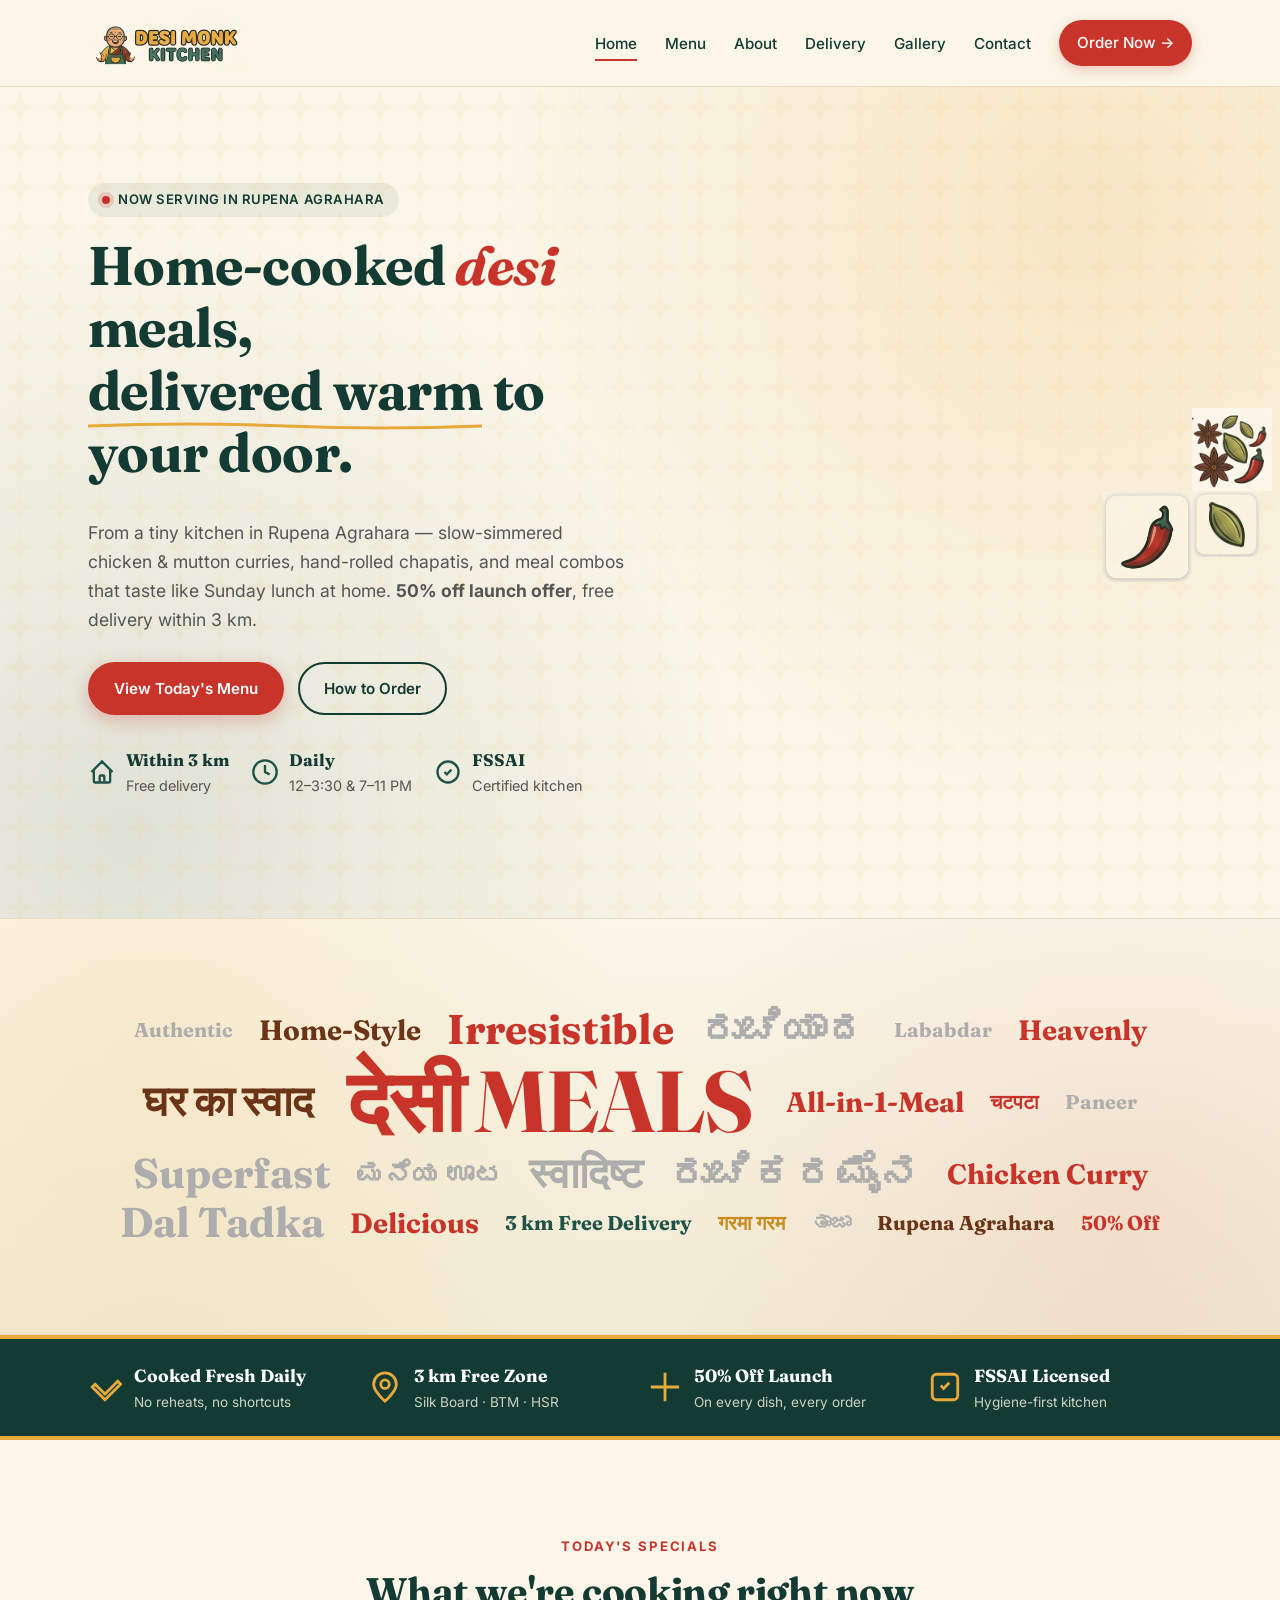
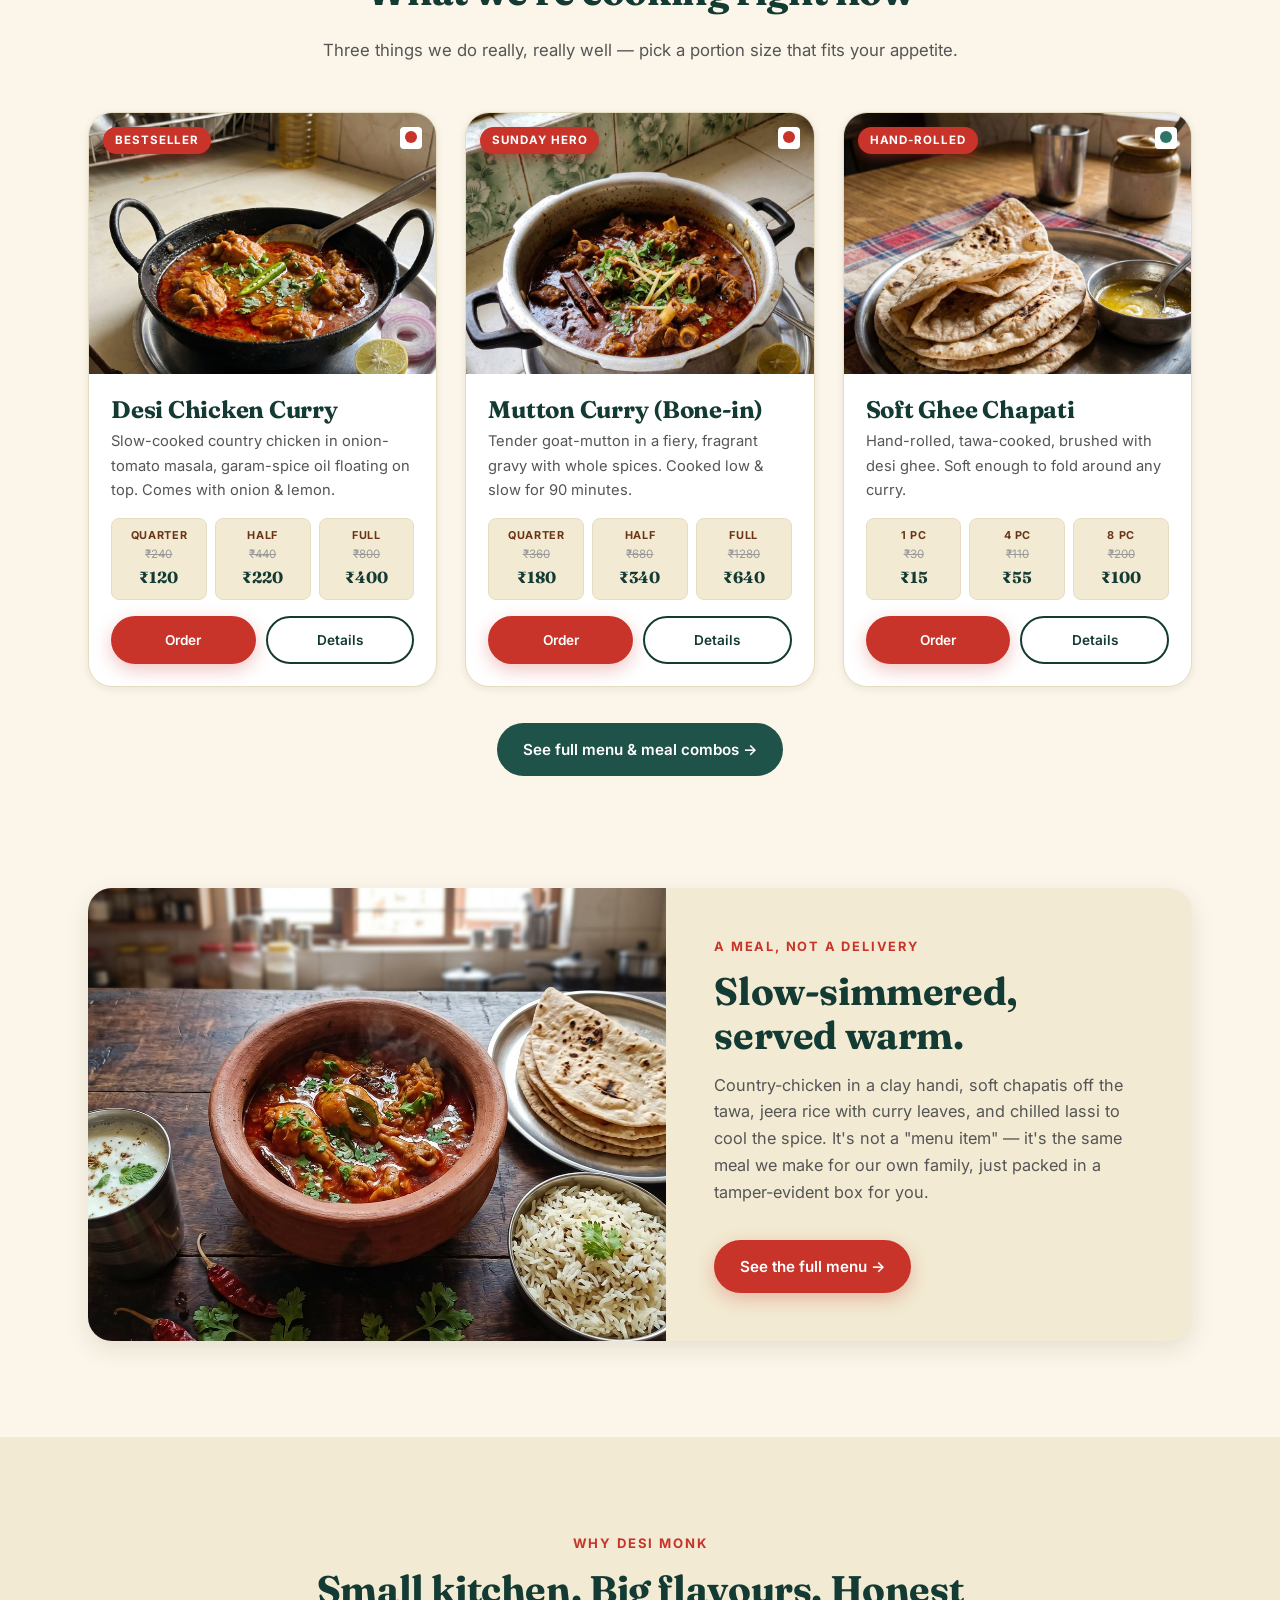
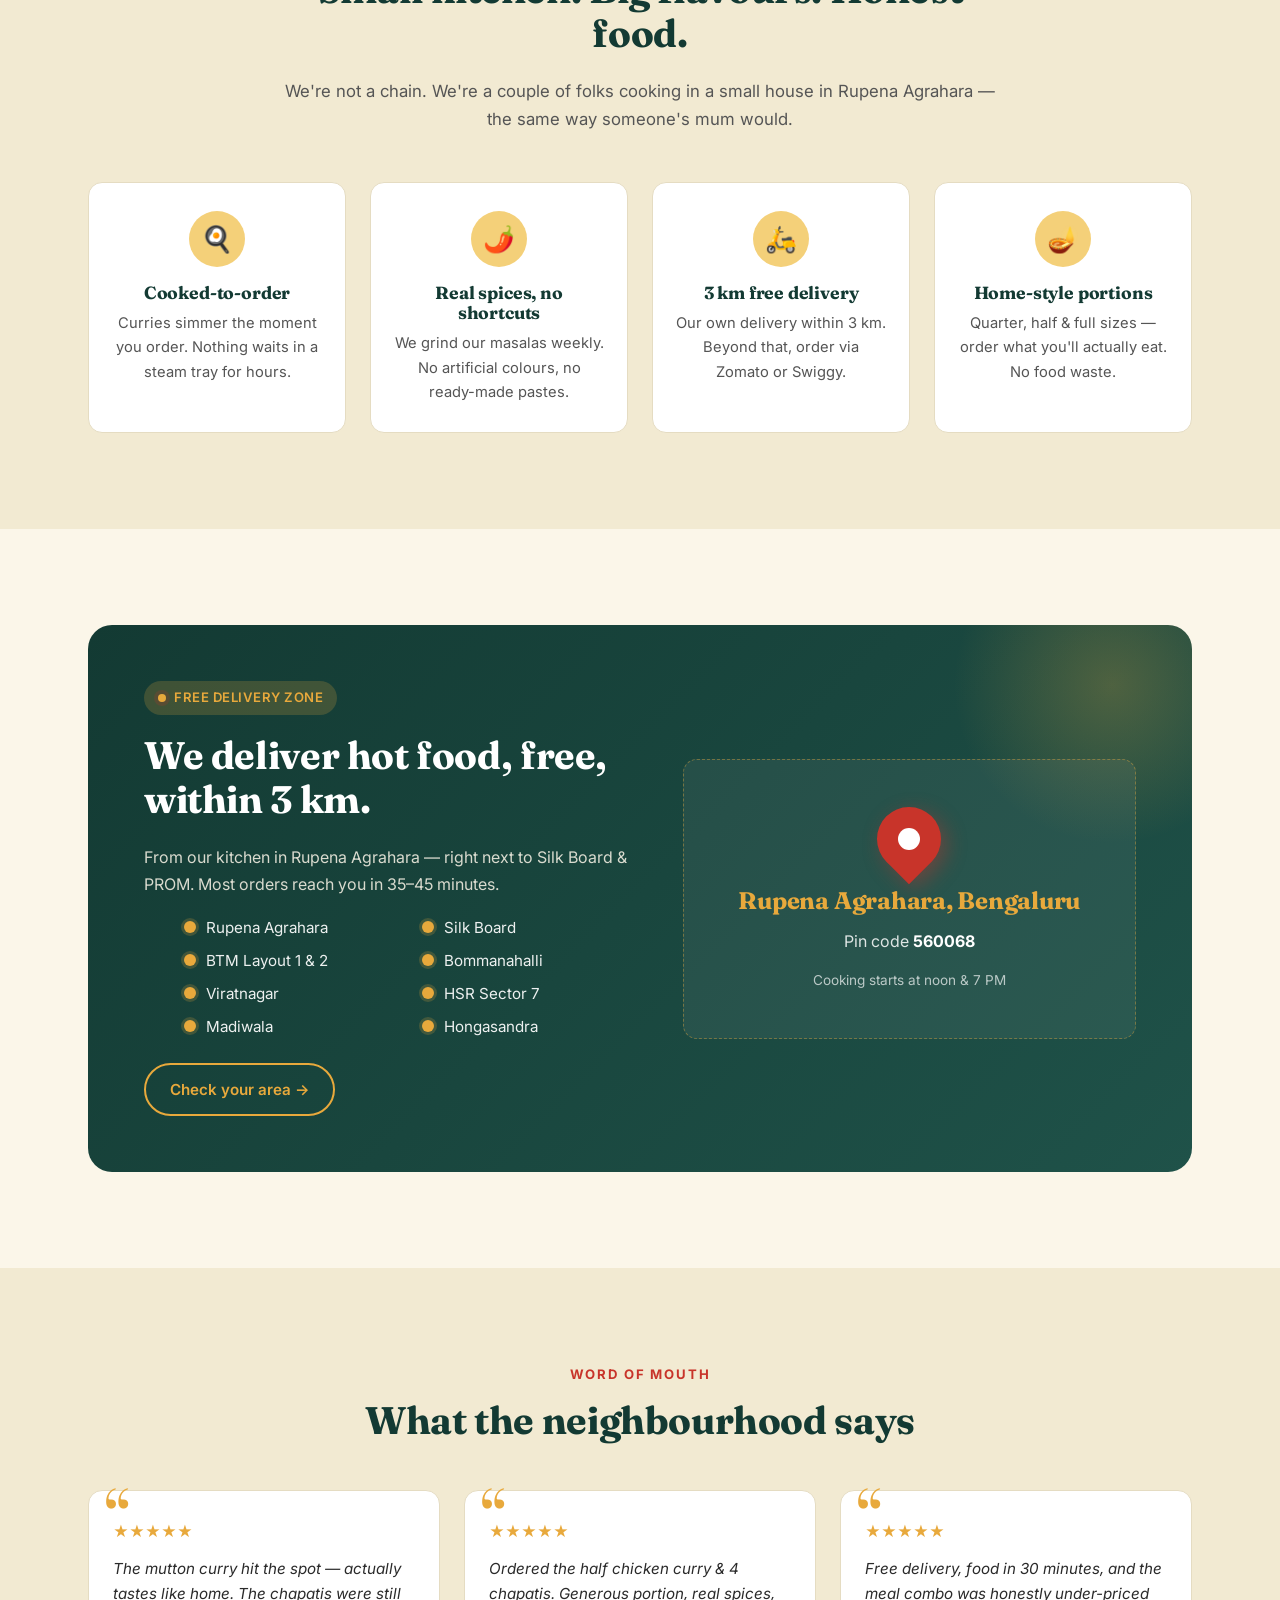
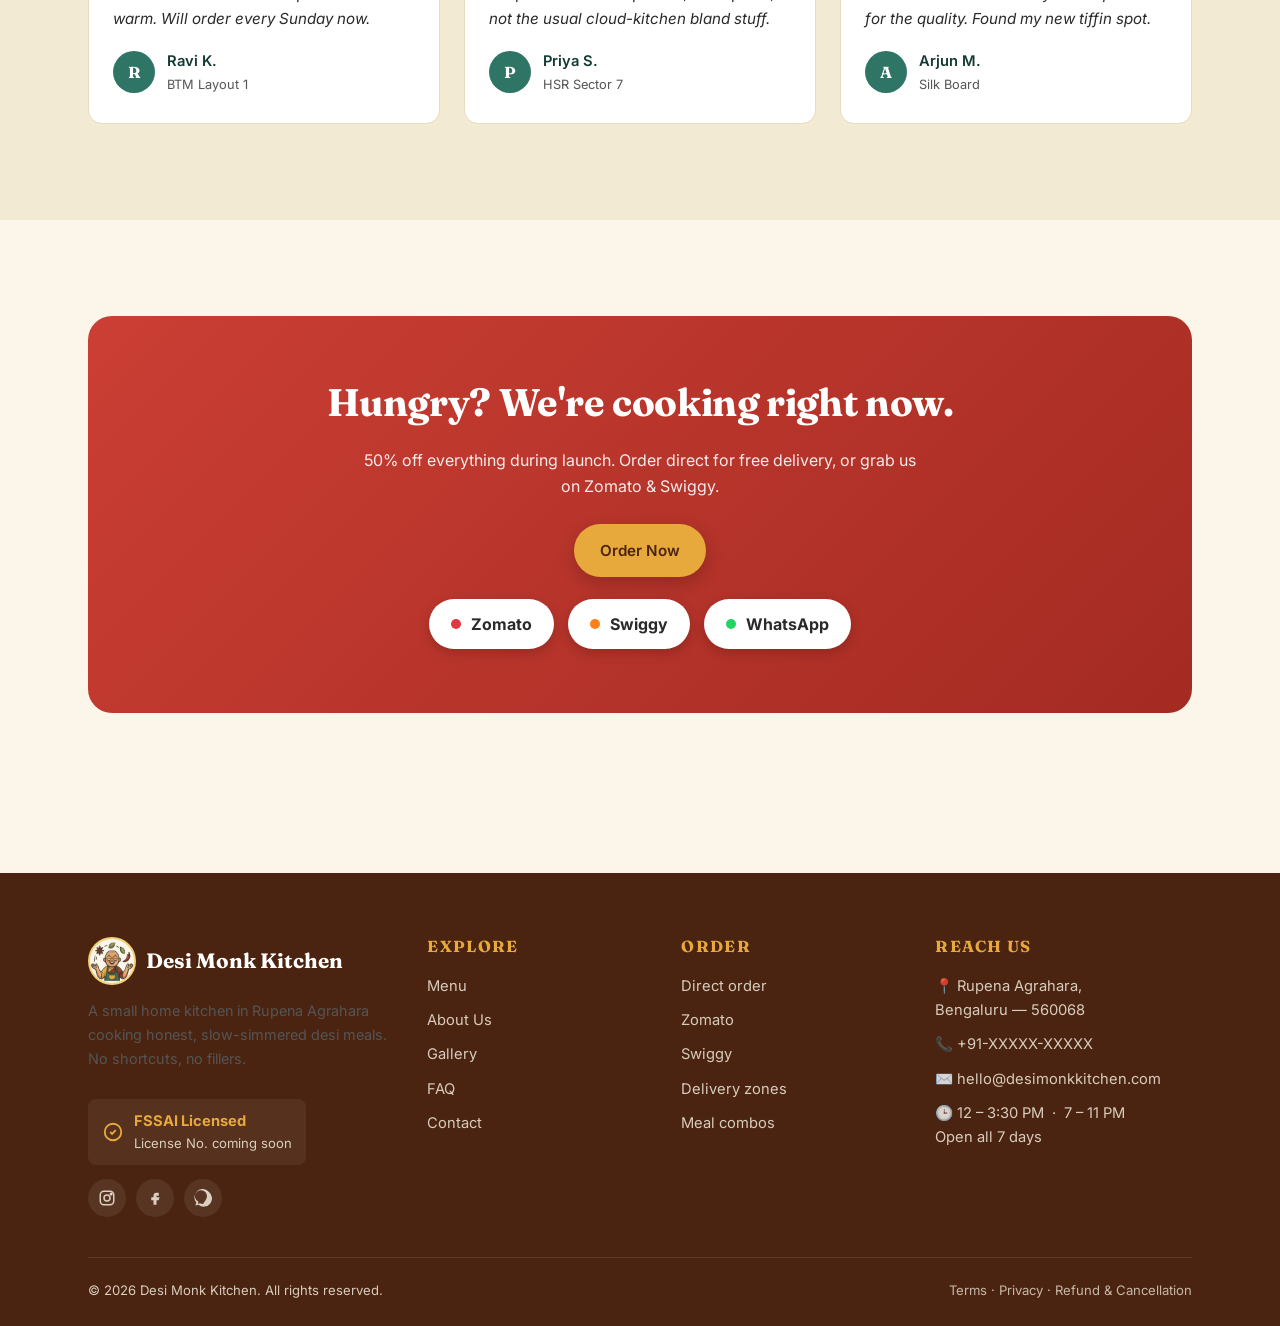
==== index.html @ 3603814c "Initial deployment" ====
<!doctype html>
<html lang="en">
<head>
<meta charset="utf-8">
<meta name="viewport" content="width=device-width, initial-scale=1">
<title>Desi Monk Kitchen — Home-Style Chicken & Mutton Curry, Free Delivery in Rupena Agrahara, BTM, Silk Board</title>
<meta name="description" content="Authentic home-style Indian curries cooked fresh in Rupena Agrahara. Chicken curry, mutton curry, soft chapati & meal combos at 50% off. FREE delivery within 3 km — Silk Board, BTM, Bommanahalli, HSR & Viratnagar.">
<meta name="keywords" content="cloud kitchen Bangalore, home food Rupena Agrahara, chicken curry delivery BTM, mutton curry Silk Board, tiffin service Bommanahalli, Desi Monk Kitchen">
<meta name="author" content="Desi Monk Kitchen">
<meta name="robots" content="index, follow">
<meta name="theme-color" content="#1F5249">
<link rel="canonical" href="https://desimonkkitchen.com/">

<!-- Open Graph -->
<meta property="og:type" content="restaurant.restaurant">
<meta property="og:title" content="Desi Monk Kitchen — Home-Style Curries, Free Delivery Within 3 km">
<meta property="og:description" content="Cooked fresh, served warm. Chicken & mutton curries with soft chapati from a small kitchen in Rupena Agrahara, Bangalore. 50% off launch offer.">
<meta property="og:image" content="https://desimonkkitchen.com/assets/images/brand/primary-logo-full.png">
<meta property="og:url" content="https://desimonkkitchen.com/">
<meta name="twitter:card" content="summary_large_image">

<!-- Favicons -->
<link rel="icon" type="image/png" sizes="32x32" href="assets/images/brand/favicon-32.png">
<link rel="icon" type="image/png" sizes="16x16" href="assets/images/brand/favicon-16.png">
<link rel="apple-touch-icon" sizes="180x180" href="assets/images/brand/favicon-180.png">

<!-- Fonts -->
<link rel="preconnect" href="https://fonts.googleapis.com">
<link rel="preconnect" href="https://fonts.gstatic.com" crossorigin>
<link href="https://fonts.googleapis.com/css2?family=Fraunces:opsz,wght@9..144,500;9..144,700;9..144,800&family=Inter:wght@400;500;600;700&display=swap" rel="stylesheet">

<link rel="stylesheet" href="assets/css/style.css">

<!-- Schema.org Restaurant -->
<script type="application/ld+json">
{
  "@context": "https://schema.org",
  "@type": "Restaurant",
  "name": "Desi Monk Kitchen",
  "image": "https://desimonkkitchen.com/assets/images/brand/primary-logo-full.png",
  "url": "https://desimonkkitchen.com/",
  "telephone": "+91-XXXXX-XXXXX",
  "priceRange": "₹₹",
  "servesCuisine": ["Indian", "Home-style", "North Indian", "South Indian"],
  "address": {
    "@type": "PostalAddress",
    "streetAddress": "Rupena Agrahara",
    "addressLocality": "Bengaluru",
    "addressRegion": "Karnataka",
    "postalCode": "560068",
    "addressCountry": "IN"
  },
  "geo": { "@type": "GeoCoordinates", "latitude": 12.9009, "longitude": 77.6309 },
  "openingHoursSpecification": [
    { "@type": "OpeningHoursSpecification", "dayOfWeek": ["Monday","Tuesday","Wednesday","Thursday","Friday","Saturday","Sunday"], "opens": "12:00", "closes": "15:30" },
    { "@type": "OpeningHoursSpecification", "dayOfWeek": ["Monday","Tuesday","Wednesday","Thursday","Friday","Saturday","Sunday"], "opens": "19:00", "closes": "23:00" }
  ],
  "areaServed": ["Rupena Agrahara","Silk Board","BTM Layout","Bommanahalli","Viratnagar","HSR Layout"]
}
</script>
</head>
<body>

<!-- ===== Header ===== -->
<header class="site-header">
  <nav class="nav" aria-label="Primary">
    <a href="index.html" class="brand" aria-label="Desi Monk Kitchen home">
      <img class="logo-img" src="assets/images/brand/logo-horizontal.png" alt="Desi Monk Kitchen">
    </a>

    <button class="nav-toggle" aria-label="Toggle menu" aria-expanded="false">
      <span></span><span></span><span></span>
    </button>

    <ul class="nav-links" id="navLinks">
      <li><a href="index.html">Home</a></li>
      <li><a href="menu.html">Menu</a></li>
      <li><a href="about.html">About</a></li>
      <li><a href="delivery.html">Delivery</a></li>
      <li><a href="gallery.html">Gallery</a></li>
      <li><a href="contact.html">Contact</a></li>
      <li><a href="order.html" class="nav-cta">Order Now →</a></li>
    </ul>
  </nav>
</header>

<!-- ===== Hero ===== -->
<section class="hero">
  <div class="container hero-grid">
    <div class="reveal">
      <span class="hero-eyebrow"><span class="dot"></span> Now serving in Rupena Agrahara</span>
      <h1>
        Home-cooked <span class="accent">desi</span> meals,<br>
        <span class="underline-art">delivered warm</span> to your door.
      </h1>
      <p class="lead">From a tiny kitchen in Rupena Agrahara — slow-simmered chicken &amp; mutton curries, hand-rolled chapatis, and meal combos that taste like Sunday lunch at home. <strong>50% off launch offer</strong>, free delivery within 3 km.</p>

      <div class="hero-cta">
        <a href="menu.html" class="btn btn-primary">View Today's Menu</a>
        <a href="order.html" class="btn btn-outline">How to Order</a>
      </div>

      <div class="hero-meta">
        <div class="m">
          <svg width="28" height="28" viewBox="0 0 24 24" fill="none" stroke="#1F5249" stroke-width="2"><path d="M3 12l2-2m0 0l7-7 7 7M5 10v10a1 1 0 001 1h3m10-11l2 2m-2-2v10a1 1 0 01-1 1h-3m-6 0a1 1 0 001-1v-4a1 1 0 011-1h2a1 1 0 011 1v4a1 1 0 001 1m-6 0h6"/></svg>
          <div><strong>Within 3 km</strong>Free delivery</div>
        </div>
        <div class="m">
          <svg width="28" height="28" viewBox="0 0 24 24" fill="none" stroke="#1F5249" stroke-width="2"><circle cx="12" cy="12" r="10"/><path d="M12 6v6l4 2"/></svg>
          <div><strong>Daily</strong>12–3:30 &amp; 7–11 PM</div>
        </div>
        <div class="m">
          <svg width="28" height="28" viewBox="0 0 24 24" fill="none" stroke="#1F5249" stroke-width="2"><path d="M9 12l2 2 4-4m6 2a9 9 0 11-18 0 9 9 0 0118 0z"/></svg>
          <div><strong>FSSAI</strong>Certified kitchen</div>
        </div>
      </div>
    </div>

    <div class="hero-art reveal">
      <div class="ring"></div>
      <div class="monk"><img src="assets/images/brand/monk-illustration.png" alt="The Desi Monk — happy chef mascot"></div>
      <div class="float f1"><img src="assets/images/brand/icon-chili.png" alt=""></div>
      <div class="float f2"><img src="assets/images/brand/spice-cluster.png" alt=""></div>
      <div class="float f3"><img src="assets/images/brand/icon-cardamom.png" alt=""></div>
    </div>
  </div>
</section>

<!-- ===== Multilingual Word Cloud ===== -->
<section class="word-cloud-section" aria-label="What our food is">
  <div class="container">
    <div class="word-cloud" id="wordCloud">
      <span class="wc s grey r1">Authentic</span>
      <span class="wc m brown r2" data-rotate="Hand-Rolled,Slow-Cooked,Fresh Daily,Ghar Jaisa">Home-Style</span>
      <span class="wc l red r3">Irresistible</span>
      <span class="wc l grey r4">ರುಚಿಯಾದ</span>
      <span class="wc s grey r1">Lababdar</span>
      <span class="wc m red r2">Heavenly</span>

      <span class="wc l brown r3" data-rotate="माँ के हाथ का,घर का खाना,असली स्वाद">घर का स्वाद</span>
      <span class="wc xxl red r1">देसी <span class="accent">MEALS</span></span>
      <span class="wc m red r2" data-rotate="Bone-In Mutton,Chicken Curry,Family Pack">All-in-1-Meal</span>

      <span class="wc s red r3">चटपटा</span>
      <span class="wc s grey r4">Paneer</span>
      <span class="wc l grey r1">Superfast</span>
      <span class="wc m grey r2">ಮನೆಯ ಊಟ</span>
      <span class="wc l grey r3">स्वादिष्ट</span>

      <span class="wc l grey r4">ರುಚಿಕರಮೈನ</span>
      <span class="wc m red r1" data-rotate="Mutton Curry,Kadai Chicken,Butter Chicken,Rogan Josh">Chicken Curry</span>
      <span class="wc l grey r2" data-rotate="Ghee Chapati,Jeera Rice,Boondi Raita">Dal Tadka</span>
      <span class="wc m red r3">Delicious</span>

      <span class="wc s teal r4">3 km Free Delivery</span>
      <span class="wc s saffron r1">गरमा गरम</span>
      <span class="wc s grey r2">ತಾಜಾ</span>
      <span class="wc s brown r3">Rupena Agrahara</span>
      <span class="wc s red r4">50% Off</span>
    </div>
  </div>
</section>

<!-- ===== Feature strip ===== -->
<section class="features" style="padding-top:22px; padding-bottom:22px; margin-top:0;">
  <div class="container">
    <div class="features-grid">
      <div class="item">
        <svg width="34" height="34" viewBox="0 0 24 24" fill="none" stroke="currentColor" stroke-width="2"><path d="M3 12l2-2 7 7 9-9 2 2-11 11z"/></svg>
        <div><strong>Cooked Fresh Daily</strong><span>No reheats, no shortcuts</span></div>
      </div>
      <div class="item">
        <svg width="34" height="34" viewBox="0 0 24 24" fill="none" stroke="currentColor" stroke-width="2"><circle cx="12" cy="10" r="3"/><path d="M12 2C7.6 2 4 5.6 4 10c0 5 8 12 8 12s8-7 8-12c0-4.4-3.6-8-8-8z"/></svg>
        <div><strong>3 km Free Zone</strong><span>Silk Board · BTM · HSR</span></div>
      </div>
      <div class="item">
        <svg width="34" height="34" viewBox="0 0 24 24" fill="none" stroke="currentColor" stroke-width="2"><path d="M12 2v20M2 12h20"/></svg>
        <div><strong>50% Off Launch</strong><span>On every dish, every order</span></div>
      </div>
      <div class="item">
        <svg width="34" height="34" viewBox="0 0 24 24" fill="none" stroke="currentColor" stroke-width="2"><rect x="3" y="3" width="18" height="18" rx="3"/><path d="M9 11l2 2 4-4"/></svg>
        <div><strong>FSSAI Licensed</strong><span>Hygiene-first kitchen</span></div>
      </div>
    </div>
  </div>
</section>

<!-- ===== Popular Dishes ===== -->
<section>
  <div class="container">
    <div class="section-head reveal">
      <span class="eyebrow">Today's Specials</span>
      <h2>What we're cooking right now</h2>
      <p>Three things we do really, really well — pick a portion size that fits your appetite.</p>
    </div>

    <div class="dishes-grid">
      <!-- Chicken -->
      <article class="dish-card reveal">
        <div class="photo" data-prompt="chicken-curry">
          <img src="assets/images/food/chicken-curry.jpg" alt="Desi Chicken Curry — bone-in chicken in deep red home-style gravy" loading="lazy">
          <span class="badge">Bestseller</span>
          <span class="veg nonveg" title="Non-veg"></span>
        </div>
        <div class="body">
          <h3>Desi Chicken Curry</h3>
          <p class="desc">Slow-cooked country chicken in onion-tomato masala, garam-spice oil floating on top. Comes with onion &amp; lemon.</p>
          <div class="sizes">
            <div class="size"><div class="label">Quarter</div><div class="strike">₹240</div><div class="price">₹120</div></div>
            <div class="size"><div class="label">Half</div><div class="strike">₹440</div><div class="price">₹220</div></div>
            <div class="size"><div class="label">Full</div><div class="strike">₹800</div><div class="price">₹400</div></div>
          </div>
          <div class="order-row">
            <a class="btn btn-primary" href="order.html">Order</a>
            <a class="btn btn-outline" href="menu.html#chicken">Details</a>
          </div>
        </div>
      </article>

      <!-- Mutton -->
      <article class="dish-card reveal">
        <div class="photo" data-prompt="mutton-curry">
          <img src="assets/images/food/mutton-curry.jpg" alt="Mutton Curry — bone-in goat mutton, slow-cooked in fragrant masala" loading="lazy">
          <span class="badge">Sunday Hero</span>
          <span class="veg nonveg" title="Non-veg"></span>
        </div>
        <div class="body">
          <h3>Mutton Curry (Bone-in)</h3>
          <p class="desc">Tender goat-mutton in a fiery, fragrant gravy with whole spices. Cooked low &amp; slow for 90 minutes.</p>
          <div class="sizes">
            <div class="size"><div class="label">Quarter</div><div class="strike">₹360</div><div class="price">₹180</div></div>
            <div class="size"><div class="label">Half</div><div class="strike">₹680</div><div class="price">₹340</div></div>
            <div class="size"><div class="label">Full</div><div class="strike">₹1280</div><div class="price">₹640</div></div>
          </div>
          <div class="order-row">
            <a class="btn btn-primary" href="order.html">Order</a>
            <a class="btn btn-outline" href="menu.html#mutton">Details</a>
          </div>
        </div>
      </article>

      <!-- Chapati -->
      <article class="dish-card reveal">
        <div class="photo" data-prompt="chapati">
          <img src="assets/images/food/chapati.jpg" alt="Soft ghee chapati stack with bowl of melted ghee" loading="lazy">
          <span class="badge">Hand-rolled</span>
          <span class="veg veg-mark" title="Veg"></span>
        </div>
        <div class="body">
          <h3>Soft Ghee Chapati</h3>
          <p class="desc">Hand-rolled, tawa-cooked, brushed with desi ghee. Soft enough to fold around any curry.</p>
          <div class="sizes">
            <div class="size"><div class="label">1 pc</div><div class="strike">₹30</div><div class="price">₹15</div></div>
            <div class="size"><div class="label">4 pc</div><div class="strike">₹110</div><div class="price">₹55</div></div>
            <div class="size"><div class="label">8 pc</div><div class="strike">₹200</div><div class="price">₹100</div></div>
          </div>
          <div class="order-row">
            <a class="btn btn-primary" href="order.html">Order</a>
            <a class="btn btn-outline" href="menu.html#chapati">Details</a>
          </div>
        </div>
      </article>
    </div>

    <p style="text-align:center; margin-top: 36px;"><a href="menu.html" class="btn btn-secondary">See full menu &amp; meal combos →</a></p>
  </div>
</section>

<!-- ===== Feature banner: cooked-fresh story ===== -->
<section style="padding-top: 0;">
  <div class="container">
    <div class="feature-banner reveal">
      <div class="fb-photo">
        <img src="assets/images/food/hero-curry-spread.jpg" alt="A traditional Indian thali — clay handi of chicken curry, hand-rolled chapatis, jeera rice and chilled lassi" loading="lazy">
      </div>
      <div class="fb-text">
        <span class="eyebrow">A meal, not a delivery</span>
        <h2>Slow-simmered, served warm.</h2>
        <p>Country-chicken in a clay handi, soft chapatis off the tawa, jeera rice with curry leaves, and chilled lassi to cool the spice. It's not a "menu item" — it's the same meal we make for our own family, just packed in a tamper-evident box for you.</p>
        <div style="margin-top: 18px;"><a href="menu.html" class="btn btn-primary">See the full menu →</a></div>
      </div>
    </div>
  </div>
</section>

<!-- ===== Why us ===== -->
<section style="background: var(--c-cream-deep);">
  <div class="container">
    <div class="section-head reveal">
      <span class="eyebrow">Why Desi Monk</span>
      <h2>Small kitchen. Big flavours. Honest food.</h2>
      <p>We're not a chain. We're a couple of folks cooking in a small house in Rupena Agrahara — the same way someone's mum would.</p>
    </div>

    <div class="why-grid">
      <div class="why-card reveal">
        <div class="icon">🍳</div>
        <h3>Cooked-to-order</h3>
        <p>Curries simmer the moment you order. Nothing waits in a steam tray for hours.</p>
      </div>
      <div class="why-card reveal">
        <div class="icon">🌶️</div>
        <h3>Real spices, no shortcuts</h3>
        <p>We grind our masalas weekly. No artificial colours, no ready-made pastes.</p>
      </div>
      <div class="why-card reveal">
        <div class="icon">🛵</div>
        <h3>3 km free delivery</h3>
        <p>Our own delivery within 3 km. Beyond that, order via Zomato or Swiggy.</p>
      </div>
      <div class="why-card reveal">
        <div class="icon">🪔</div>
        <h3>Home-style portions</h3>
        <p>Quarter, half &amp; full sizes — order what you'll actually eat. No food waste.</p>
      </div>
    </div>
  </div>
</section>

<!-- ===== Delivery zone ===== -->
<section>
  <div class="container">
    <div class="zone reveal">
      <div>
        <span class="hero-eyebrow" style="background: rgba(232, 169, 60, .2); color: var(--c-saffron);"><span class="dot" style="background: var(--c-saffron);"></span> Free Delivery Zone</span>
        <h2>We deliver hot food, free, within 3 km.</h2>
        <p>From our kitchen in Rupena Agrahara — right next to Silk Board &amp; PROM. Most orders reach you in 35–45 minutes.</p>
        <ul class="zone-areas">
          <li>Rupena Agrahara</li>
          <li>Silk Board</li>
          <li>BTM Layout 1 &amp; 2</li>
          <li>Bommanahalli</li>
          <li>Viratnagar</li>
          <li>HSR Sector 7</li>
          <li>Madiwala</li>
          <li>Hongasandra</li>
        </ul>
        <div style="margin-top: 24px;"><a href="delivery.html" class="btn btn-outline" style="border-color: var(--c-saffron); color: var(--c-saffron);">Check your area →</a></div>
      </div>

      <div class="zone-map" aria-hidden="true">
        <div class="pin"></div>
        <h3>Rupena Agrahara, Bengaluru</h3>
        <p>Pin code <strong style="color:#fff;">560068</strong></p>
        <p style="font-size:.85rem; opacity:.8; margin-top:6px;">Cooking starts at noon &amp; 7 PM</p>
      </div>
    </div>
  </div>
</section>

<!-- ===== Testimonials ===== -->
<section style="background: var(--c-cream-deep);">
  <div class="container">
    <div class="section-head reveal">
      <span class="eyebrow">Word of mouth</span>
      <h2>What the neighbourhood says</h2>
    </div>

    <div class="testi-grid">
      <div class="testi reveal">
        <div class="stars">★★★★★</div>
        <p>The mutton curry hit the spot — actually tastes like home. The chapatis were still warm. Will order every Sunday now.</p>
        <div class="author">
          <div class="avatar">R</div>
          <div><div class="name">Ravi K.</div><div class="loc">BTM Layout 1</div></div>
        </div>
      </div>
      <div class="testi reveal">
        <div class="stars">★★★★★</div>
        <p>Ordered the half chicken curry &amp; 4 chapatis. Generous portion, real spices, not the usual cloud-kitchen bland stuff.</p>
        <div class="author">
          <div class="avatar">P</div>
          <div><div class="name">Priya S.</div><div class="loc">HSR Sector 7</div></div>
        </div>
      </div>
      <div class="testi reveal">
        <div class="stars">★★★★★</div>
        <p>Free delivery, food in 30 minutes, and the meal combo was honestly under-priced for the quality. Found my new tiffin spot.</p>
        <div class="author">
          <div class="avatar">A</div>
          <div><div class="name">Arjun M.</div><div class="loc">Silk Board</div></div>
        </div>
      </div>
    </div>
  </div>
</section>

<!-- ===== CTA banner ===== -->
<section>
  <div class="container">
    <div class="cta-banner reveal">
      <h2>Hungry? We're cooking right now.</h2>
      <p>50% off everything during launch. Order direct for free delivery, or grab us on Zomato &amp; Swiggy.</p>
      <a href="order.html" class="btn btn-primary">Order Now</a>
      <div class="order-partners">
        <a class="partner-btn zomato" href="#"><span class="dot"></span> Zomato</a>
        <a class="partner-btn swiggy" href="#"><span class="dot"></span> Swiggy</a>
        <a class="partner-btn whatsapp" href="#"><span class="dot"></span> WhatsApp</a>
      </div>
    </div>
  </div>
</section>

<!-- ===== Footer ===== -->
<footer class="site-footer">
  <div class="container">
    <div class="footer-grid">
      <div class="brand-block">
        <div class="logo-row">
          <img src="assets/images/brand/monk-illustration.png" alt="">
          Desi Monk Kitchen
        </div>
        <p>A small home kitchen in Rupena Agrahara cooking honest, slow-simmered desi meals. No shortcuts, no fillers.</p>
        <div class="fssai-badge">
          <svg width="22" height="22" viewBox="0 0 24 24" fill="none" stroke="#E8A93C" stroke-width="2"><path d="M9 12l2 2 4-4m6 2a9 9 0 11-18 0 9 9 0 0118 0z"/></svg>
          <span><strong>FSSAI Licensed</strong>License No. coming soon</span>
        </div>
        <div class="social">
          <a href="#" aria-label="Instagram"><svg width="18" height="18" viewBox="0 0 24 24" fill="none" stroke="currentColor" stroke-width="2"><rect x="3" y="3" width="18" height="18" rx="5"/><circle cx="12" cy="12" r="4"/><circle cx="17.5" cy="6.5" r="1" fill="currentColor"/></svg></a>
          <a href="#" aria-label="Facebook"><svg width="18" height="18" viewBox="0 0 24 24" fill="currentColor"><path d="M14 9h3V5h-3a4 4 0 00-4 4v2H7v4h3v6h4v-6h3l1-4h-4V9a1 1 0 011-1z"/></svg></a>
          <a href="#" aria-label="WhatsApp"><svg width="18" height="18" viewBox="0 0 24 24" fill="currentColor"><path d="M20 4A10 10 0 003 18l-1 4 4-1A10 10 0 1020 4zm-8 16a8 8 0 01-4-1l-3 1 1-3a8 8 0 1110-3z"/></svg></a>
        </div>
      </div>

      <div>
        <h4>Explore</h4>
        <ul>
          <li><a href="menu.html">Menu</a></li>
          <li><a href="about.html">About Us</a></li>
          <li><a href="gallery.html">Gallery</a></li>
          <li><a href="faq.html">FAQ</a></li>
          <li><a href="contact.html">Contact</a></li>
        </ul>
      </div>

      <div>
        <h4>Order</h4>
        <ul>
          <li><a href="order.html">Direct order</a></li>
          <li><a href="#">Zomato</a></li>
          <li><a href="#">Swiggy</a></li>
          <li><a href="delivery.html">Delivery zones</a></li>
          <li><a href="menu.html#combos">Meal combos</a></li>
        </ul>
      </div>

      <div>
        <h4>Reach Us</h4>
        <ul>
          <li>📍 Rupena Agrahara,<br>Bengaluru — 560068</li>
          <li>📞 <a href="tel:+91XXXXXXXXXX">+91-XXXXX-XXXXX</a></li>
          <li>✉️ <a href="mailto:hello@desimonkkitchen.com">hello@desimonkkitchen.com</a></li>
          <li>🕒 12 – 3:30 PM &nbsp;·&nbsp; 7 – 11 PM<br>Open all 7 days</li>
        </ul>
      </div>
    </div>

    <div class="footer-bottom">
      <div>© <span data-year>2026</span> Desi Monk Kitchen. All rights reserved.</div>
      <div>
        <a href="terms.html">Terms</a> ·
        <a href="privacy.html">Privacy</a> ·
        <a href="refund.html">Refund &amp; Cancellation</a>
      </div>
    </div>
  </div>
</footer>

<!-- Mobile sticky order bar -->
<div class="sticky-order" role="region" aria-label="Quick order">
  <a href="tel:+91XXXXXXXXXX" class="btn btn-outline">📞 Call</a>
  <a href="order.html" class="btn btn-primary">Order Now →</a>
</div>

<script src="assets/js/main.js"></script>
</body>
</html>
---- assets/css/style.css ----
/* =========================================================
   DESI MONK KITCHEN - Master Stylesheet
   Brand: Saffron + Teal + Chili + Monastic Brown
   ========================================================= */

:root {
  /* Brand colours (visual read from brand kit) */
  --c-saffron: #E8A93C;
  --c-saffron-deep: #C98A1F;
  --c-saffron-light: #F4D079;
  --c-teal: #1F5249;
  --c-teal-deep: #133A33;
  --c-teal-light: #2E7565;
  --c-chili: #C8342A;
  --c-chili-deep: #9F1F17;
  --c-brown: #6B3416;
  --c-brown-deep: #4A2410;

  /* Neutrals */
  --c-cream: #FBF6E9;
  --c-cream-deep: #F2EAD2;
  --c-ink: #2A2A2A;
  --c-ink-soft: #555;
  --c-line: #E5DCC2;
  --c-white: #ffffff;

  /* Type */
  --ff-display: 'Fraunces', 'Playfair Display', Georgia, serif;
  --ff-body: 'Inter', -apple-system, 'Segoe UI', Roboto, sans-serif;

  /* Layout */
  --max-w: 1200px;
  --pad-x: clamp(16px, 4vw, 48px);
  --radius: 14px;
  --radius-sm: 8px;
  --radius-lg: 24px;
  --shadow-sm: 0 2px 8px rgba(40, 28, 10, .08);
  --shadow-md: 0 8px 24px rgba(40, 28, 10, .10);
  --shadow-lg: 0 16px 48px rgba(40, 28, 10, .14);

  /* Motion */
  --ease: cubic-bezier(.2,.7,.2,1);
}

/* ---------- Reset ---------- */
*, *::before, *::after { box-sizing: border-box; }
html { scroll-behavior: smooth; -webkit-text-size-adjust: 100%; }
body {
  margin: 0;
  font-family: var(--ff-body);
  font-size: 16px;
  line-height: 1.65;
  color: var(--c-ink);
  background: var(--c-cream);
  -webkit-font-smoothing: antialiased;
}
img, svg { display: block; max-width: 100%; height: auto; }
a { color: var(--c-teal); text-decoration: none; transition: color .2s var(--ease); }
a:hover { color: var(--c-chili); }
button { font: inherit; cursor: pointer; }

h1, h2, h3, h4 {
  font-family: var(--ff-display);
  font-weight: 700;
  line-height: 1.15;
  color: var(--c-teal-deep);
  margin: 0 0 .6em;
  letter-spacing: -.01em;
}
h1 { font-size: clamp(2rem, 5vw, 3.4rem); }
h2 { font-size: clamp(1.6rem, 3.6vw, 2.4rem); }
h3 { font-size: clamp(1.15rem, 2.2vw, 1.5rem); }
p  { margin: 0 0 1em; color: var(--c-ink-soft); }

.container {
  max-width: var(--max-w);
  margin: 0 auto;
  padding: 0 var(--pad-x);
}

/* ---------- Header / Nav ---------- */
.site-header {
  position: sticky; top: 0; z-index: 50;
  background: rgba(251, 246, 233, .92);
  backdrop-filter: saturate(140%) blur(10px);
  border-bottom: 1px solid var(--c-line);
}
.nav {
  display: flex; align-items: center; justify-content: space-between;
  padding: 14px var(--pad-x);
  max-width: var(--max-w);
  margin: 0 auto;
  gap: 24px;
}
.brand {
  display: inline-flex; align-items: center;
  text-decoration: none;
  flex-shrink: 0;
}
.brand img.logo-img {
  height: 58px; width: auto;
  max-width: 240px;
  display: block;
  transition: transform .2s var(--ease);
}
.brand:hover img.logo-img { transform: scale(1.03); }
@media (max-width: 540px) {
  .brand img.logo-img { height: 46px; max-width: 180px; }
}
@media (max-width: 380px) {
  .brand img.logo-img { height: 40px; max-width: 150px; }
}

.nav-links { display: flex; gap: 28px; align-items: center; list-style: none; padding: 0; margin: 0; }
.nav-links a {
  color: var(--c-teal-deep);
  font-weight: 500;
  font-size: .95rem;
  position: relative;
}
.nav-links a::after {
  content: ""; position: absolute; left: 0; right: 0; bottom: -8px;
  height: 2px; background: var(--c-chili);
  transform: scaleX(0); transform-origin: left; transition: transform .25s var(--ease);
}
.nav-links a:hover::after, .nav-links a.active::after { transform: scaleX(1); }

.nav-cta {
  display: inline-flex; align-items: center; gap: 8px;
  background: var(--c-chili); color: var(--c-white) !important;
  padding: 10px 18px; border-radius: 999px;
  font-weight: 600; font-size: .9rem;
  box-shadow: 0 4px 12px rgba(200, 52, 42, .25);
  transition: transform .2s var(--ease), box-shadow .2s var(--ease);
}
.nav-cta:hover { transform: translateY(-1px); box-shadow: 0 6px 18px rgba(200, 52, 42, .35); color: var(--c-white) !important; }

.nav-toggle { display: none; background: none; border: 0; padding: 8px; }
.nav-toggle span { display: block; width: 26px; height: 2px; background: var(--c-teal-deep); margin: 5px 0; transition: .3s var(--ease); }

@media (max-width: 880px) {
  .nav-toggle { display: block; }
  .nav-links {
    position: fixed; inset: 64px 0 auto 0;
    flex-direction: column; gap: 0;
    background: var(--c-cream);
    padding: 8px var(--pad-x) 24px;
    border-bottom: 1px solid var(--c-line);
    box-shadow: var(--shadow-md);
    transform: translateY(-120%); transition: transform .3s var(--ease);
  }
  .nav-links.open { transform: translateY(0); }
  .nav-links li { width: 100%; }
  .nav-links a { display: block; padding: 14px 0; border-bottom: 1px solid var(--c-line); }
  .nav-cta { margin-top: 10px; justify-content: center; }
}

/* ---------- Buttons ---------- */
.btn {
  display: inline-flex; align-items: center; gap: 10px;
  padding: 14px 26px;
  border-radius: 999px;
  font-weight: 600; font-size: .95rem;
  border: 0; cursor: pointer;
  transition: transform .2s var(--ease), box-shadow .2s var(--ease), background .2s var(--ease);
}
.btn-primary { background: var(--c-chili); color: #fff; box-shadow: 0 6px 18px rgba(200, 52, 42, .28); }
.btn-primary:hover { background: var(--c-chili-deep); transform: translateY(-2px); box-shadow: 0 10px 24px rgba(200, 52, 42, .35); color: #fff; }
.btn-secondary { background: var(--c-teal); color: #fff; }
.btn-secondary:hover { background: var(--c-teal-deep); color: #fff; transform: translateY(-2px); }
.btn-outline { background: transparent; color: var(--c-teal-deep); border: 2px solid var(--c-teal-deep); padding: 12px 24px; }
.btn-outline:hover { background: var(--c-teal-deep); color: #fff; }

/* ---------- Hero ---------- */
.hero {
  position: relative;
  padding: clamp(40px, 8vw, 96px) 0 clamp(60px, 10vw, 120px);
  overflow: hidden;
  background:
    radial-gradient(circle at 85% 15%, rgba(232, 169, 60, .22), transparent 45%),
    radial-gradient(circle at 10% 90%, rgba(31, 82, 73, .12), transparent 45%),
    var(--c-cream);
}
.hero::before {
  content: ""; position: absolute; inset: 0;
  background-image:
    url("data:image/svg+xml,%3Csvg xmlns='http://www.w3.org/2000/svg' width='40' height='40' viewBox='0 0 40 40'%3E%3Cpath d='M20 4 L24 16 L36 20 L24 24 L20 36 L16 24 L4 20 L16 16 Z' fill='%23E8A93C' fill-opacity='.06'/%3E%3C/svg%3E");
  pointer-events: none;
}
.hero-grid {
  display: grid; grid-template-columns: 1.1fr 1fr; gap: clamp(24px, 5vw, 64px);
  align-items: center; position: relative; z-index: 1;
}
@media (max-width: 880px) { .hero-grid { grid-template-columns: 1fr; } }

.hero-eyebrow {
  display: inline-flex; align-items: center; gap: 8px;
  background: rgba(31, 82, 73, .08);
  color: var(--c-teal-deep);
  padding: 6px 14px; border-radius: 999px;
  font-size: .82rem; font-weight: 600;
  letter-spacing: .04em; text-transform: uppercase;
  margin-bottom: 18px;
}
.hero-eyebrow .dot { width: 8px; height: 8px; background: var(--c-chili); border-radius: 50%; box-shadow: 0 0 0 4px rgba(200, 52, 42, .18); animation: pulse 2s infinite; }
@keyframes pulse { 0%,100%{ opacity: 1 } 50%{ opacity: .5 } }

.hero h1 .accent { color: var(--c-chili); font-style: italic; }
.hero h1 .underline-art {
  position: relative; white-space: nowrap;
}
.hero h1 .underline-art::after {
  content: ""; position: absolute; left: 0; right: 0; bottom: -6px; height: 8px;
  background: url("data:image/svg+xml,%3Csvg xmlns='http://www.w3.org/2000/svg' viewBox='0 0 100 8' preserveAspectRatio='none'%3E%3Cpath d='M0 4 Q 25 0 50 4 T 100 4' stroke='%23E8A93C' stroke-width='3' fill='none' stroke-linecap='round'/%3E%3C/svg%3E") no-repeat center / 100% 100%;
}
.hero p.lead { font-size: 1.1rem; max-width: 540px; }
.hero-cta { display: flex; gap: 14px; flex-wrap: wrap; margin-top: 28px; }
.hero-meta { margin-top: 32px; display: flex; gap: 22px; flex-wrap: wrap; }
.hero-meta .m { display: flex; align-items: center; gap: 10px; font-size: .9rem; color: var(--c-ink-soft); }
.hero-meta .m strong { color: var(--c-teal-deep); display: block; font-size: 1.05rem; font-family: var(--ff-display); }

.hero-art {
  position: relative;
  aspect-ratio: 1 / 1;
  max-width: 460px; margin-left: auto;
}
.hero-art .ring {
  position: absolute; inset: 0;
  border-radius: 50%;
  background: radial-gradient(circle at 50% 50%, var(--c-saffron-light) 0%, var(--c-saffron) 60%, var(--c-saffron-deep) 100%);
  box-shadow: var(--shadow-lg);
  animation: spin 60s linear infinite;
}
@keyframes spin { to { transform: rotate(360deg); } }
.hero-art .monk { position: absolute; inset: 0; display: grid; place-items: center; padding: 14%; }
.hero-art .monk img { width: 100%; height: auto; }
.hero-art .float { position: absolute; pointer-events: none; }
.hero-art .float img { width: 100%; }
.hero-art .f1 { width: 90px; top: 4%; right: -2%; animation: float 6s ease-in-out infinite; }
.hero-art .f2 { width: 80px; bottom: 6%; left: -4%; animation: float 7s ease-in-out infinite reverse; }
.hero-art .f3 { width: 68px; top: 36%; left: -6%; animation: float 5s ease-in-out infinite; }
@keyframes float { 0%,100%{ transform: translateY(0) rotate(0); } 50%{ transform: translateY(-14px) rotate(8deg); } }

/* ---------- Word cloud (after hero) ---------- */
.word-cloud-section {
  background: linear-gradient(180deg, var(--c-cream) 0%, var(--c-cream-deep) 100%);
  padding: clamp(54px, 7vw, 90px) 0;
  position: relative;
  overflow: hidden;
  border-top: 1px solid var(--c-line);
  border-bottom: 1px solid var(--c-line);
}
.word-cloud-section::before {
  content: ""; position: absolute; inset: 0;
  background:
    radial-gradient(circle at 12% 30%, rgba(232, 169, 60, .14), transparent 40%),
    radial-gradient(circle at 88% 70%, rgba(200, 52, 42, .08), transparent 40%);
  pointer-events: none;
}
.word-cloud {
  position: relative; z-index: 1;
  max-width: 1080px; margin: 0 auto;
  display: flex; flex-wrap: wrap;
  align-items: center; justify-content: center;
  gap: 8px 26px;
  text-align: center;
  font-family: var(--ff-display);
  font-weight: 700;
  line-height: 1;
}
.wc {
  display: inline-block;
  white-space: nowrap;
  opacity: 0;
  transition: color .5s var(--ease), opacity .5s var(--ease);
  animation: wc-fadein .9s var(--ease) forwards;
}
.wc.r1, .wc.r2, .wc.r3, .wc.r4 { animation: wc-fadein .9s var(--ease) forwards, wc-pulse 5s ease-in-out infinite; }
.wc.r1 { animation-delay: .1s, .8s; }
.wc.r2 { animation-delay: .25s, 1.6s; }
.wc.r3 { animation-delay: .4s, 2.4s; }
.wc.r4 { animation-delay: .55s, 3.2s; }

.wc.red    { color: var(--c-chili); }
.wc.grey   { color: #adadad; }
.wc.brown  { color: var(--c-brown); }
.wc.teal   { color: var(--c-teal); }
.wc.saffron{ color: var(--c-saffron-deep); }

.wc.s   { font-size: clamp(.95rem, 1.7vw, 1.25rem); }
.wc.m   { font-size: clamp(1.2rem, 2.4vw, 1.75rem); }
.wc.l   { font-size: clamp(1.7rem, 3.5vw, 2.6rem); }
.wc.xl  { font-size: clamp(2.4rem, 5vw, 3.8rem); }
.wc.xxl {
  font-size: clamp(3rem, 7vw, 5.4rem);
  letter-spacing: -.02em;
  margin: 0 8px;
}
.wc.xxl .accent { color: var(--c-chili); }

@keyframes wc-fadein { from { opacity: 0; transform: translateY(10px); } to { opacity: 1; transform: translateY(0); } }
@keyframes wc-pulse {
  0%, 100% { transform: scale(1); }
  50%      { transform: scale(1.06); }
}

/* "swap" highlight when JS rotates a word */
.wc.swap-out { opacity: 0 !important; transform: translateY(-6px); transition: opacity .3s var(--ease), transform .3s var(--ease); }
.wc.swap-in  { transform: translateY(6px); }

@media (prefers-reduced-motion: reduce) {
  .wc { animation: none !important; opacity: 1 !important; }
}

/* ---------- Sections ---------- */
section { padding: clamp(56px, 8vw, 96px) 0; }
.section-head { text-align: center; max-width: 720px; margin: 0 auto 48px; }
.section-head .eyebrow { font-family: var(--ff-body); font-size: .82rem; letter-spacing: .14em; text-transform: uppercase; color: var(--c-chili); font-weight: 700; margin-bottom: 12px; display: block; }
.section-head p { font-size: 1.05rem; }

/* ---------- Feature strip ---------- */
.features {
  background: var(--c-teal-deep);
  color: var(--c-cream);
  padding: 22px 0;
  border-top: 4px solid var(--c-saffron);
  border-bottom: 4px solid var(--c-saffron);
}
.features-grid {
  display: grid; grid-template-columns: repeat(4, 1fr);
  gap: 16px; align-items: center;
}
.features .item { display: flex; align-items: center; gap: 12px; font-size: .92rem; }
.features .item svg { flex-shrink: 0; color: var(--c-saffron); }
.features .item strong { color: #fff; display: block; font-family: var(--ff-display); font-size: 1.1rem; }
.features .item span { color: rgba(251, 246, 233, .8); font-size: .85rem; }
@media (max-width: 880px) { .features-grid { grid-template-columns: repeat(2, 1fr); gap: 22px; padding: 6px 0; } }
@media (max-width: 480px) { .features-grid { grid-template-columns: 1fr; } }

/* ---------- Dish cards ---------- */
.dishes-grid {
  display: grid; grid-template-columns: repeat(auto-fit, minmax(280px, 1fr)); gap: 28px;
}
.dish-card {
  background: var(--c-white); border-radius: var(--radius-lg);
  overflow: hidden; box-shadow: var(--shadow-sm);
  transition: transform .3s var(--ease), box-shadow .3s var(--ease);
  border: 1px solid var(--c-line);
  display: flex; flex-direction: column;
}
.dish-card:hover { transform: translateY(-6px); box-shadow: var(--shadow-md); }
.dish-card .photo {
  aspect-ratio: 4 / 3; position: relative;
  background: linear-gradient(135deg, var(--c-saffron-light) 0%, var(--c-saffron) 100%);
  display: grid; place-items: center;
  overflow: hidden;
}
.dish-card .photo img { width: 100%; height: 100%; object-fit: cover; object-position: center; }
.gallery-item img { width: 100%; height: 100%; object-fit: cover; object-position: center; }
.dish-card .photo.placeholder::before {
  content: "📷  Photo here"; color: var(--c-brown); font-weight: 600; font-size: .9rem;
  background: rgba(255,255,255,.7); padding: 6px 14px; border-radius: 999px;
}
.dish-card .badge {
  position: absolute; top: 14px; left: 14px;
  background: var(--c-chili); color: #fff;
  padding: 4px 12px; border-radius: 999px;
  font-size: .72rem; font-weight: 700; letter-spacing: .08em; text-transform: uppercase;
  box-shadow: 0 4px 10px rgba(200, 52, 42, .35);
}
.dish-card .veg { position: absolute; top: 14px; right: 14px; width: 22px; height: 22px; background: #fff; border-radius: 4px; padding: 3px; }
.dish-card .veg.nonveg::after { content: ""; display: block; width: 12px; height: 12px; background: var(--c-chili); border-radius: 50%; margin: 1px auto; }
.dish-card .veg.veg-mark::after { content: ""; display: block; width: 12px; height: 12px; background: var(--c-teal-light); border-radius: 50%; margin: 1px auto; }

.dish-card .body { padding: 22px; flex: 1; display: flex; flex-direction: column; }
.dish-card h3 { margin-bottom: 6px; }
.dish-card .desc { font-size: .92rem; color: var(--c-ink-soft); margin-bottom: 16px; flex: 1; }
.dish-card .sizes {
  display: grid; grid-template-columns: repeat(3, 1fr); gap: 8px; margin-bottom: 16px;
}
.dish-card .size {
  text-align: center; background: var(--c-cream-deep); padding: 8px 4px; border-radius: var(--radius-sm);
  border: 1px solid var(--c-line);
}
.dish-card .size .label { font-size: .68rem; color: var(--c-brown); font-weight: 700; text-transform: uppercase; letter-spacing: .06em; }
.dish-card .size .price { font-family: var(--ff-display); font-weight: 700; color: var(--c-teal-deep); font-size: 1rem; }
.dish-card .size .strike { font-size: .72rem; color: #999; text-decoration: line-through; }
.dish-card .order-row { display: flex; gap: 10px; }
.dish-card .order-row .btn { flex: 1; justify-content: center; padding: 11px; font-size: .85rem; }

/* ---------- Why us ---------- */
.why-grid {
  display: grid; grid-template-columns: repeat(auto-fit, minmax(220px, 1fr)); gap: 24px;
}
.why-card {
  background: var(--c-white); border-radius: var(--radius);
  padding: 28px 22px;
  border: 1px solid var(--c-line);
  text-align: center;
  transition: transform .2s var(--ease), border-color .2s var(--ease);
}
.why-card:hover { transform: translateY(-4px); border-color: var(--c-saffron); }
.why-card .icon {
  width: 56px; height: 56px; margin: 0 auto 16px;
  background: var(--c-saffron-light); border-radius: 50%;
  display: grid; place-items: center;
  color: var(--c-brown); font-size: 1.6rem;
}
.why-card h3 { font-size: 1.1rem; margin-bottom: 8px; }
.why-card p { font-size: .92rem; margin: 0; }

/* ---------- Delivery zone ---------- */
.zone {
  background: linear-gradient(135deg, var(--c-teal-deep) 0%, var(--c-teal) 100%);
  color: var(--c-cream);
  border-radius: var(--radius-lg);
  padding: clamp(32px, 5vw, 56px);
  display: grid; grid-template-columns: 1.1fr 1fr; gap: 40px; align-items: center;
  position: relative; overflow: hidden;
}
.zone::before {
  content: ""; position: absolute; top: -100px; right: -80px;
  width: 320px; height: 320px; border-radius: 50%;
  background: radial-gradient(circle, rgba(232, 169, 60, .25), transparent 70%);
  pointer-events: none;
}
.zone h2 { color: #fff; }
.zone p { color: rgba(251, 246, 233, .85); }
.zone-areas { display: grid; grid-template-columns: repeat(2, 1fr); gap: 8px 18px; margin-top: 18px; }
.zone-areas li {
  list-style: none; padding-left: 22px; position: relative;
  font-size: .95rem; color: rgba(255,255,255,.92);
}
.zone-areas li::before {
  content: ""; position: absolute; left: 0; top: 6px;
  width: 12px; height: 12px; border-radius: 50%;
  background: var(--c-saffron); box-shadow: 0 0 0 3px rgba(232, 169, 60, .2);
}
.zone-map {
  background: rgba(255,255,255,.06); border: 1px dashed rgba(232, 169, 60, .4);
  border-radius: var(--radius); padding: 28px;
  text-align: center; min-height: 280px;
  display: grid; place-content: center; gap: 8px;
}
.zone-map .pin {
  width: 64px; height: 64px; margin: 0 auto 8px;
  background: var(--c-chili); border-radius: 50% 50% 50% 0;
  transform: rotate(-45deg);
  display: grid; place-items: center;
  box-shadow: 0 8px 20px rgba(200, 52, 42, .4);
}
.zone-map .pin::after { content: ""; width: 22px; height: 22px; background: #fff; border-radius: 50%; transform: rotate(45deg); }
.zone-map h3 { color: var(--c-saffron); margin-bottom: 6px; }
.zone-map p { color: rgba(255,255,255,.85); margin: 0; }
@media (max-width: 880px) { .zone { grid-template-columns: 1fr; } }

/* ---------- Testimonials ---------- */
.testi-grid { display: grid; grid-template-columns: repeat(auto-fit, minmax(280px, 1fr)); gap: 24px; }
.testi {
  background: var(--c-white); border-radius: var(--radius);
  padding: 28px 24px;
  border: 1px solid var(--c-line);
  position: relative;
}
.testi::before {
  content: "“"; position: absolute; top: -10px; left: 16px;
  font-family: var(--ff-display); font-size: 5rem; color: var(--c-saffron);
  line-height: 1;
}
.testi .stars { color: var(--c-saffron); margin-bottom: 12px; font-size: .95rem; }
.testi p { font-size: .95rem; color: var(--c-ink); margin-bottom: 18px; font-style: italic; }
.testi .author { display: flex; align-items: center; gap: 12px; }
.testi .avatar {
  width: 42px; height: 42px; border-radius: 50%;
  background: var(--c-teal-light); color: #fff;
  display: grid; place-items: center;
  font-weight: 700; font-family: var(--ff-display);
}
.testi .name { font-weight: 600; color: var(--c-teal-deep); font-size: .92rem; }
.testi .loc { font-size: .8rem; color: var(--c-ink-soft); }

/* ---------- CTA banner ---------- */
.cta-banner {
  background:
    linear-gradient(135deg, rgba(200, 52, 42, .95), rgba(159, 31, 23, .95)),
    url("data:image/svg+xml,%3Csvg xmlns='http://www.w3.org/2000/svg' width='60' height='60' viewBox='0 0 60 60'%3E%3Cpath d='M30 8 L34 24 L50 28 L34 32 L30 48 L26 32 L10 28 L26 24 Z' fill='%23ffffff' fill-opacity='.06'/%3E%3C/svg%3E");
  border-radius: var(--radius-lg);
  padding: clamp(36px, 6vw, 64px);
  text-align: center; color: #fff;
}
.cta-banner h2 { color: #fff; }
.cta-banner p { color: rgba(255,255,255,.9); max-width: 560px; margin: 0 auto 24px; }
.cta-banner .btn-primary { background: var(--c-saffron); color: var(--c-brown-deep); box-shadow: 0 6px 18px rgba(0,0,0,.2); }
.cta-banner .btn-primary:hover { background: var(--c-saffron-deep); color: #fff; }

/* Order partner buttons */
.order-partners { display: flex; gap: 14px; justify-content: center; flex-wrap: wrap; margin-top: 22px; }
.partner-btn {
  background: #fff; color: var(--c-ink) !important;
  padding: 12px 22px; border-radius: 999px;
  font-weight: 700; display: inline-flex; align-items: center; gap: 10px;
  box-shadow: 0 4px 12px rgba(0,0,0,.18);
  transition: transform .2s var(--ease);
}
.partner-btn:hover { transform: translateY(-2px); color: var(--c-ink) !important; }
.partner-btn .dot { width: 10px; height: 10px; border-radius: 50%; }
.partner-btn.zomato .dot { background: #E23744; }
.partner-btn.swiggy .dot { background: #FC8019; }
.partner-btn.whatsapp .dot { background: #25D366; }

/* ---------- Footer ---------- */
.site-footer {
  background: var(--c-brown-deep);
  color: rgba(251, 246, 233, .8);
  padding: 64px 0 24px;
  margin-top: 64px;
}
.footer-grid { display: grid; grid-template-columns: 1.4fr 1fr 1fr 1.2fr; gap: 40px; margin-bottom: 40px; }
@media (max-width: 880px) { .footer-grid { grid-template-columns: 1fr 1fr; } }
@media (max-width: 540px) { .footer-grid { grid-template-columns: 1fr; } }
.site-footer h4 { color: var(--c-saffron); font-size: 1rem; letter-spacing: .08em; text-transform: uppercase; margin-bottom: 18px; }
.site-footer ul { list-style: none; padding: 0; margin: 0; }
.site-footer li { margin-bottom: 10px; font-size: .92rem; }
.site-footer a { color: rgba(251, 246, 233, .8); }
.site-footer a:hover { color: var(--c-saffron); }
.site-footer .brand-block p { font-size: .9rem; margin-top: 14px; }
.site-footer .brand-block .logo-row { display: flex; align-items: center; gap: 10px; color: #fff; font-family: var(--ff-display); font-size: 1.3rem; font-weight: 700; }
.site-footer .brand-block img { width: 48px; height: 48px; border-radius: 50%; background: var(--c-saffron-light); padding: 2px; }
.social { display: flex; gap: 10px; margin-top: 14px; }
.social a {
  width: 38px; height: 38px; border-radius: 50%;
  background: rgba(255,255,255,.08);
  display: grid; place-items: center;
  transition: background .2s var(--ease);
}
.social a:hover { background: var(--c-saffron); color: var(--c-brown-deep); }
.fssai-badge {
  display: inline-flex; align-items: center; gap: 10px;
  background: rgba(255,255,255,.06); padding: 10px 14px;
  border-radius: var(--radius-sm); font-size: .82rem;
  margin-top: 14px;
}
.fssai-badge strong { color: var(--c-saffron); display: block; font-size: .92rem; }
.footer-bottom {
  border-top: 1px solid rgba(255,255,255,.1); padding-top: 22px;
  display: flex; justify-content: space-between; flex-wrap: wrap; gap: 12px;
  font-size: .82rem;
}
.footer-bottom a { color: rgba(251, 246, 233, .7); }

/* ---------- Generic page header ---------- */
.page-hero {
  background:
    radial-gradient(circle at 80% 30%, rgba(232, 169, 60, .25), transparent 50%),
    var(--c-cream);
  padding: clamp(50px, 8vw, 90px) 0 clamp(40px, 6vw, 70px);
  text-align: center;
  border-bottom: 1px solid var(--c-line);
}
.page-hero .eyebrow { display: inline-block; color: var(--c-chili); font-size: .8rem; letter-spacing: .14em; text-transform: uppercase; font-weight: 700; margin-bottom: 12px; }
.page-hero p { max-width: 640px; margin: 0 auto; font-size: 1.05rem; }
.breadcrumb { font-size: .85rem; color: var(--c-ink-soft); margin-top: 14px; }
.breadcrumb a { color: var(--c-teal); }

/* ---------- Menu page ---------- */
.menu-tabs {
  display: flex; gap: 10px; flex-wrap: wrap; justify-content: center;
  margin-bottom: 36px;
}
.menu-tab {
  background: var(--c-white); border: 1px solid var(--c-line);
  padding: 10px 22px; border-radius: 999px;
  font-weight: 600; color: var(--c-teal-deep); cursor: pointer;
  transition: all .2s var(--ease);
}
.menu-tab:hover { border-color: var(--c-saffron); }
.menu-tab.active { background: var(--c-teal-deep); color: #fff; border-color: var(--c-teal-deep); }

.menu-section { margin-bottom: 56px; }
.menu-section h2 {
  display: flex; align-items: center; gap: 14px;
  padding-bottom: 12px; border-bottom: 2px dashed var(--c-line);
  margin-bottom: 28px;
}
.menu-section h2 .icon { width: 36px; height: 36px; display: grid; place-items: center; background: var(--c-saffron-light); border-radius: 50%; }

/* Meal package cards */
.combo-grid { display: grid; grid-template-columns: repeat(auto-fit, minmax(300px, 1fr)); gap: 24px; }
.combo {
  background: linear-gradient(135deg, #fff 0%, var(--c-cream-deep) 100%);
  border-radius: var(--radius-lg); padding: 26px; border: 2px solid var(--c-saffron);
  position: relative; overflow: hidden;
  display: flex; flex-direction: column;
}
.combo::before {
  content: ""; position: absolute; top: -40px; right: -40px;
  width: 140px; height: 140px; border-radius: 50%;
  background: radial-gradient(circle, var(--c-saffron-light), transparent 70%);
  pointer-events: none;
}
.combo .photo {
  position: relative;
  margin: -26px -26px 18px;
  aspect-ratio: 16 / 10;
  overflow: hidden;
  background: var(--c-saffron-light);
}
.combo .photo img {
  width: 100%; height: 100%;
  object-fit: cover; object-position: center;
  transition: transform .5s var(--ease);
}
.combo:hover .photo img { transform: scale(1.04); }
.combo .photo .tag {
  position: absolute; top: 14px; left: 14px;
  margin: 0; z-index: 2;
  box-shadow: 0 4px 10px rgba(0,0,0,.18);
}
.combo .tag {
  display: inline-block; background: var(--c-chili); color: #fff;
  font-size: .72rem; padding: 4px 12px; border-radius: 999px;
  font-weight: 700; letter-spacing: .08em; text-transform: uppercase;
  margin-bottom: 14px;
}
.combo h3 { margin-bottom: 8px; position: relative; }
.combo .includes { font-size: .9rem; color: var(--c-ink-soft); margin-bottom: 16px; position: relative; }
.combo .price-row { display: flex; align-items: baseline; gap: 12px; margin-bottom: 18px; position: relative; }
.combo .price-row .now { font-family: var(--ff-display); font-size: 2rem; font-weight: 800; color: var(--c-chili); }
.combo .price-row .was { font-size: 1rem; color: #999; text-decoration: line-through; }
.combo .price-row .save { background: var(--c-teal-light); color: #fff; padding: 3px 10px; border-radius: 999px; font-size: .75rem; font-weight: 700; }

/* ---------- Forms ---------- */
.form-card {
  background: #fff; border-radius: var(--radius-lg); padding: clamp(24px, 4vw, 40px);
  border: 1px solid var(--c-line); box-shadow: var(--shadow-sm);
}
.form-row { display: grid; gap: 16px; margin-bottom: 16px; }
.form-row.cols-2 { grid-template-columns: 1fr 1fr; }
@media (max-width: 540px) { .form-row.cols-2 { grid-template-columns: 1fr; } }
.field label { display: block; font-size: .85rem; font-weight: 600; margin-bottom: 6px; color: var(--c-teal-deep); }
.field input, .field textarea, .field select {
  width: 100%; padding: 12px 14px;
  border: 1px solid var(--c-line); border-radius: var(--radius-sm);
  font: inherit; background: var(--c-cream); color: var(--c-ink);
  transition: border-color .2s var(--ease), background .2s var(--ease);
}
.field input:focus, .field textarea:focus, .field select:focus {
  outline: none; border-color: var(--c-saffron); background: #fff;
  box-shadow: 0 0 0 3px rgba(232, 169, 60, .2);
}
.field textarea { resize: vertical; min-height: 120px; }

/* ---------- Contact info grid ---------- */
.contact-grid { display: grid; grid-template-columns: 1fr 1.2fr; gap: 36px; align-items: start; }
@media (max-width: 880px) { .contact-grid { grid-template-columns: 1fr; } }
.info-block { display: flex; gap: 14px; padding: 18px; background: #fff; border-radius: var(--radius); border: 1px solid var(--c-line); margin-bottom: 14px; }
.info-block .ico { flex-shrink: 0; width: 44px; height: 44px; background: var(--c-saffron-light); border-radius: 50%; display: grid; place-items: center; color: var(--c-brown); font-size: 1.2rem; }
.info-block strong { color: var(--c-teal-deep); display: block; font-family: var(--ff-display); font-size: 1.05rem; }
.info-block p { margin: 4px 0 0; font-size: .92rem; }

/* ---------- FAQ accordion ---------- */
.faq { background: #fff; border: 1px solid var(--c-line); border-radius: var(--radius); margin-bottom: 12px; overflow: hidden; }
.faq summary { padding: 18px 22px; font-weight: 600; color: var(--c-teal-deep); cursor: pointer; list-style: none; display: flex; justify-content: space-between; align-items: center; gap: 12px; }
.faq summary::-webkit-details-marker { display: none; }
.faq summary::after { content: "+"; font-size: 1.6rem; color: var(--c-chili); transition: transform .2s var(--ease); }
.faq[open] summary::after { content: "−"; }
.faq[open] summary { background: var(--c-cream); }
.faq .body { padding: 0 22px 20px; color: var(--c-ink-soft); font-size: .95rem; }

/* ---------- Legal pages ---------- */
.prose { max-width: 760px; margin: 0 auto; }
.prose h2 { margin-top: 36px; }
.prose h3 { margin-top: 24px; }
.prose ul { padding-left: 22px; }
.prose li { margin-bottom: 8px; color: var(--c-ink-soft); }

/* ---------- Gallery ---------- */
.gallery-grid { display: grid; grid-template-columns: repeat(auto-fit, minmax(220px, 1fr)); gap: 16px; }
.gallery-item {
  aspect-ratio: 1; border-radius: var(--radius); overflow: hidden;
  background: linear-gradient(135deg, var(--c-saffron-light), var(--c-saffron));
  position: relative;
  transition: transform .3s var(--ease);
}
.gallery-item:hover { transform: scale(1.02); }
.gallery-item img { width: 100%; height: 100%; object-fit: cover; }
.gallery-item .label {
  position: absolute; bottom: 0; left: 0; right: 0;
  background: linear-gradient(transparent, rgba(0,0,0,.7));
  color: #fff; padding: 32px 14px 14px; font-size: .85rem; font-weight: 600;
}

/* ---------- Feature banner (full-bleed photo + caption) ---------- */
.feature-banner {
  position: relative;
  display: grid; grid-template-columns: 1.1fr 1fr;
  gap: 0;
  border-radius: var(--radius-lg);
  overflow: hidden;
  background: var(--c-cream-deep);
  box-shadow: var(--shadow-md);
}
.feature-banner.reverse { grid-template-columns: 1fr 1.1fr; }
.feature-banner.reverse .fb-photo { order: 2; }
.feature-banner.reverse .fb-text  { order: 1; }
.fb-photo {
  position: relative;
  min-height: 360px;
  overflow: hidden;
}
.fb-photo img {
  width: 100%; height: 100%;
  object-fit: cover; object-position: center;
}
.fb-text {
  padding: clamp(28px, 4vw, 48px);
  display: flex; flex-direction: column; justify-content: center;
}
.fb-text .eyebrow {
  font-family: var(--ff-body);
  font-size: .8rem; letter-spacing: .14em; text-transform: uppercase;
  color: var(--c-chili); font-weight: 700;
  margin-bottom: 12px;
}
.fb-text h2 { margin-bottom: 14px; }
.fb-text p { font-size: 1.02rem; }
@media (max-width: 760px) {
  .feature-banner, .feature-banner.reverse { grid-template-columns: 1fr; }
  .feature-banner.reverse .fb-photo { order: 1; }
  .feature-banner.reverse .fb-text  { order: 2; }
  .fb-photo { min-height: 260px; }
}

/* ---------- Section divider with feast banner ---------- */
.feast-banner {
  position: relative;
  border-radius: var(--radius-lg);
  overflow: hidden;
  margin-bottom: 36px;
  min-height: 260px;
  display: grid; place-items: end start;
  background: #2A2A2A;
}
.feast-banner img {
  position: absolute; inset: 0;
  width: 100%; height: 100%;
  object-fit: cover; object-position: center;
  opacity: .7;
}
.feast-banner .fb-overlay {
  position: relative; z-index: 2;
  padding: clamp(20px, 4vw, 40px);
  color: #fff;
  background: linear-gradient(0deg, rgba(20,20,20,.85) 0%, transparent 70%);
  width: 100%;
}
.feast-banner h2 { color: #fff; margin-bottom: 6px; }
.feast-banner p  { color: rgba(255,255,255,.92); margin: 0; max-width: 520px; }

/* ---------- Reveal on scroll ---------- */
.reveal { opacity: 0; transform: translateY(20px); transition: opacity .7s var(--ease), transform .7s var(--ease); }
.reveal.visible { opacity: 1; transform: translateY(0); }
@media (prefers-reduced-motion: reduce) {
  .reveal { opacity: 1; transform: none; }
  .hero-art .ring, .hero-art .float { animation: none; }
}

/* ---------- Sticky order bar (mobile) ---------- */
.sticky-order {
  position: fixed; bottom: 0; left: 0; right: 0; z-index: 40;
  background: #fff; border-top: 1px solid var(--c-line);
  padding: 10px 14px; display: none;
  box-shadow: 0 -4px 16px rgba(0,0,0,.08);
  gap: 10px;
}
.sticky-order .btn { flex: 1; justify-content: center; padding: 12px; font-size: .9rem; }
@media (max-width: 640px) {
  .sticky-order { display: flex; }
  body { padding-bottom: 80px; }
}
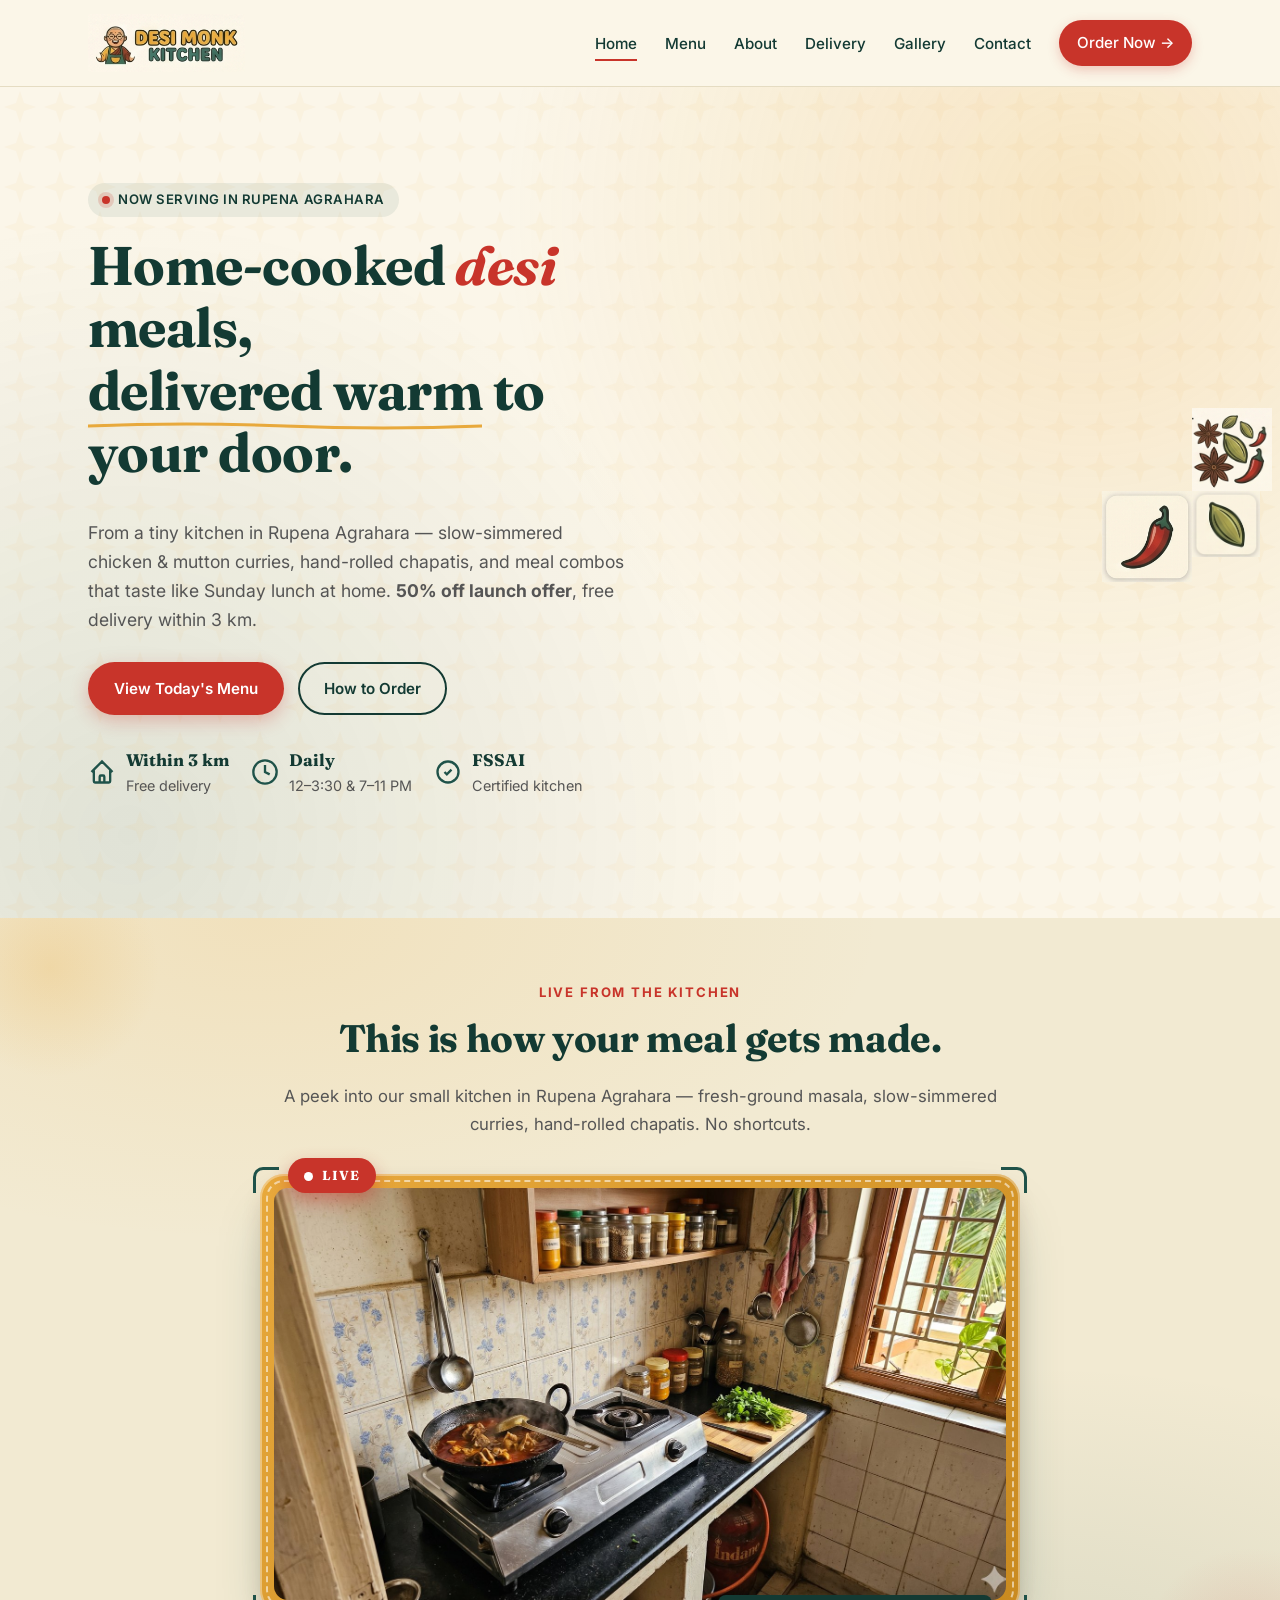
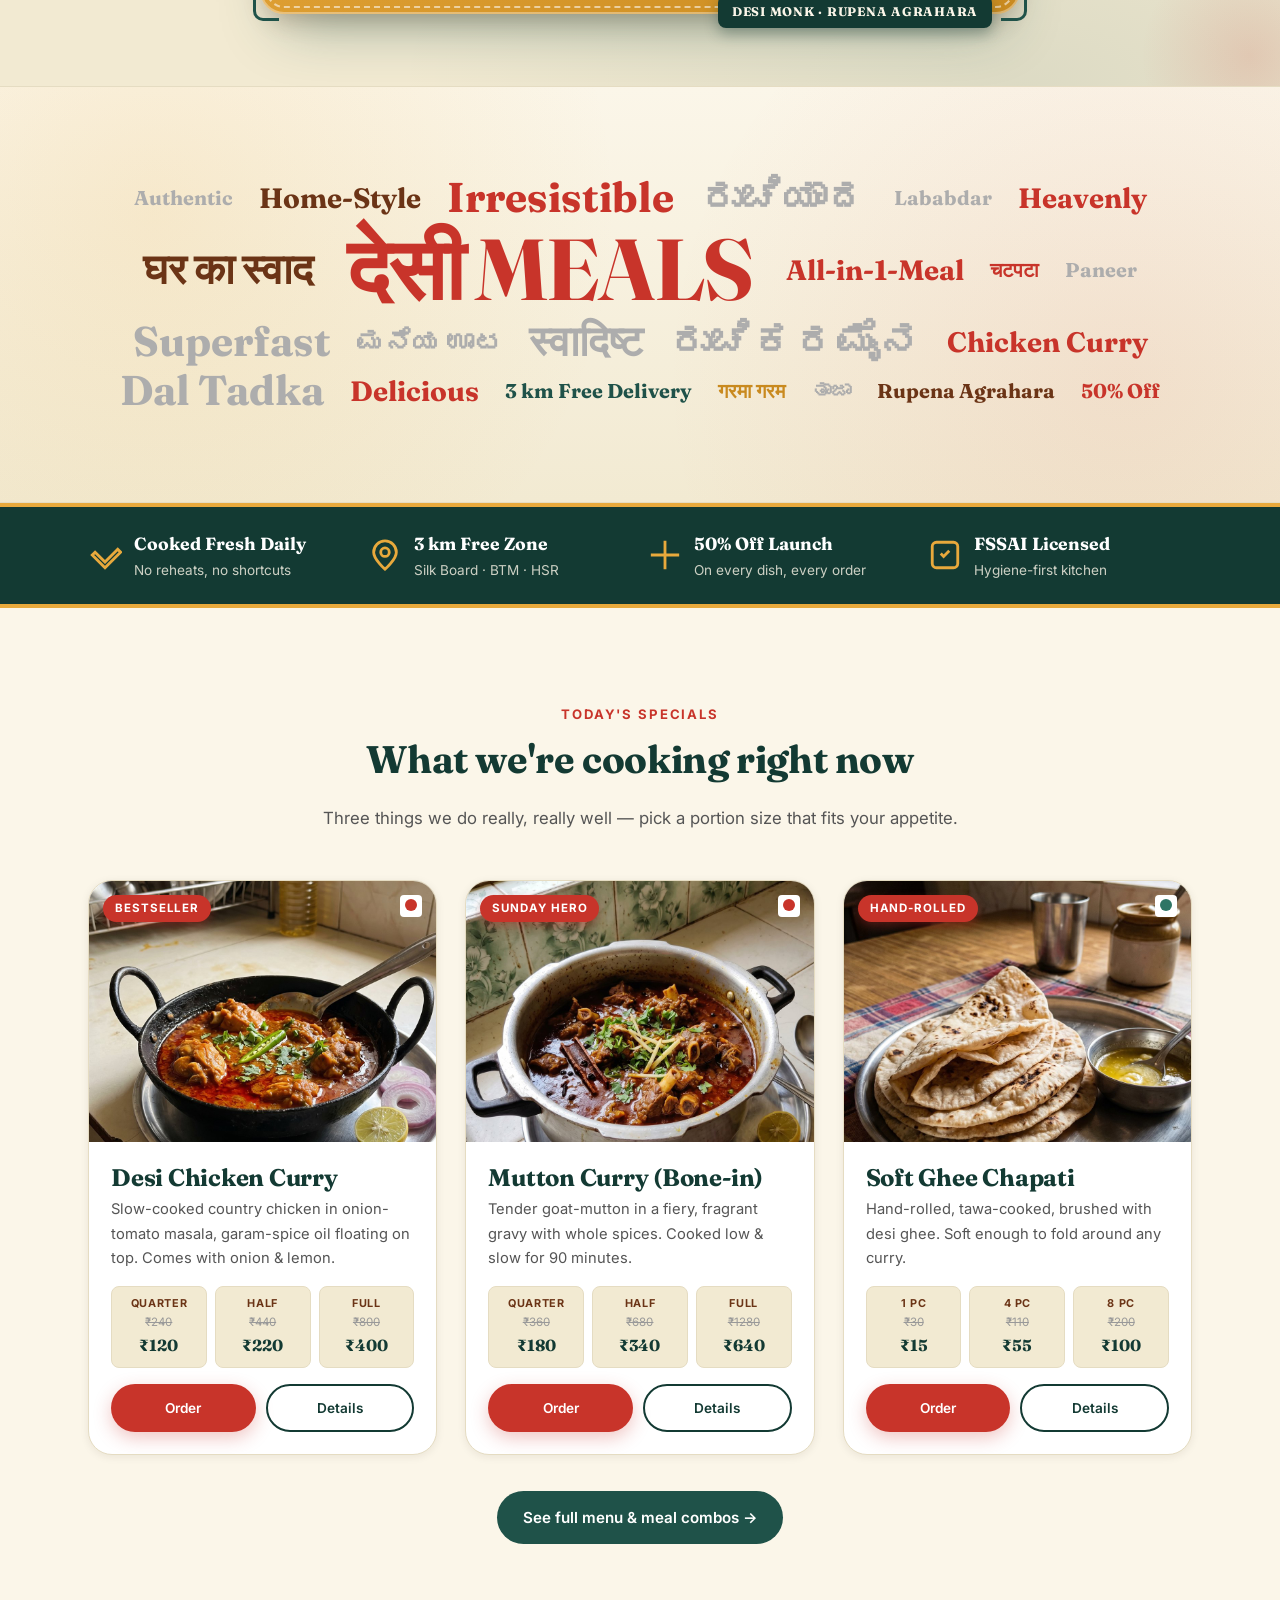
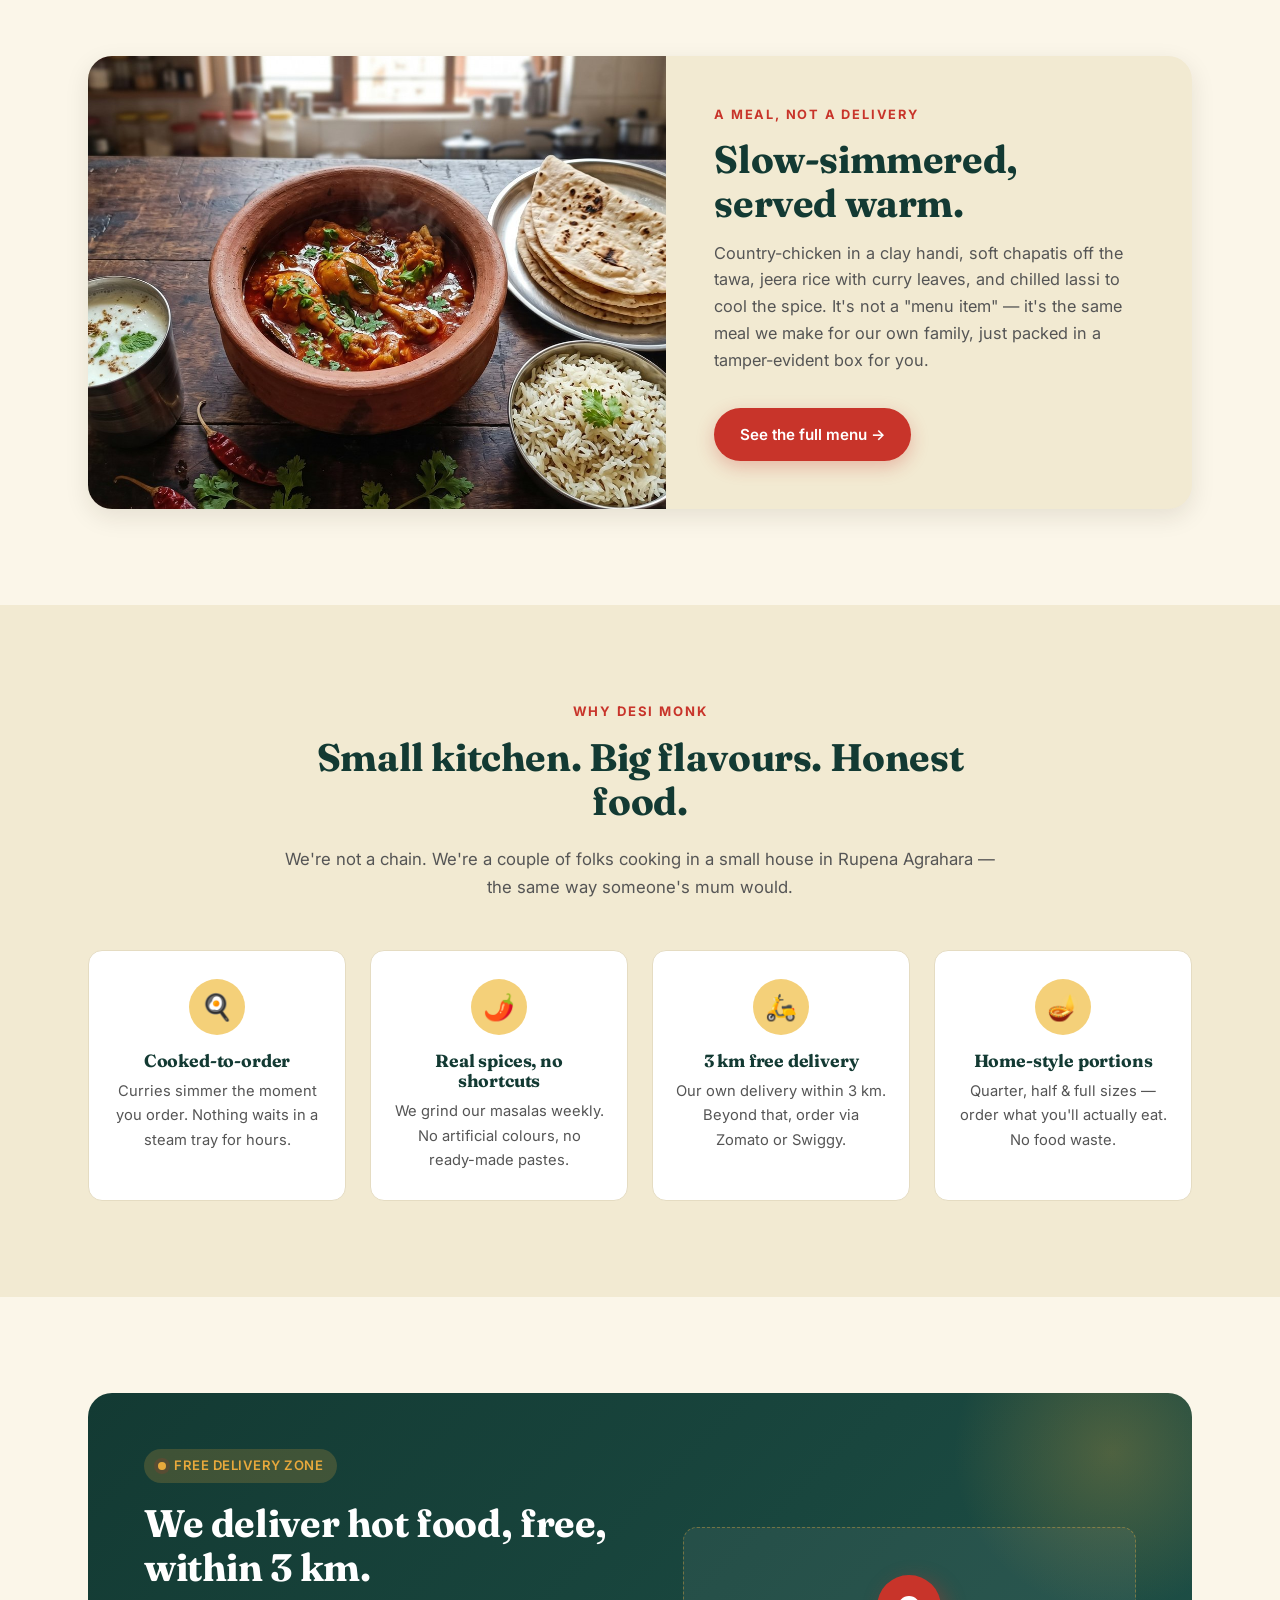
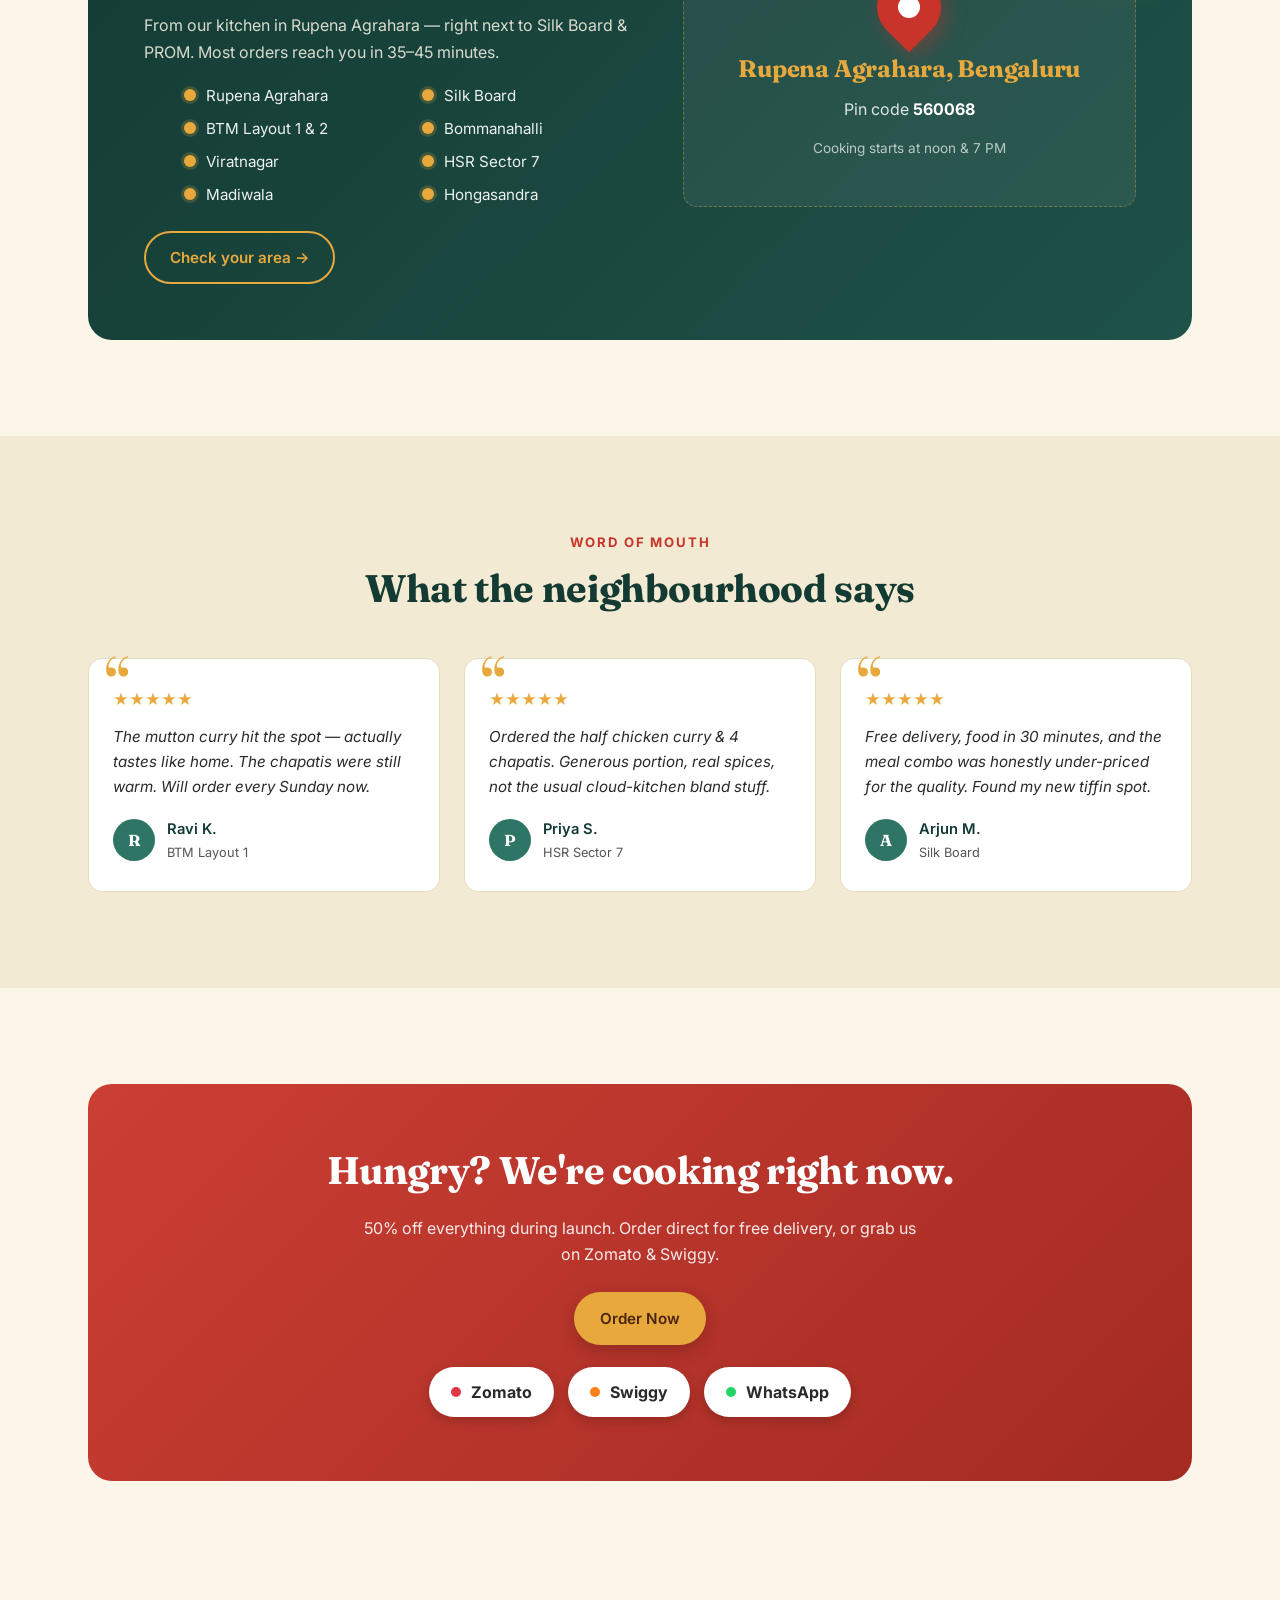
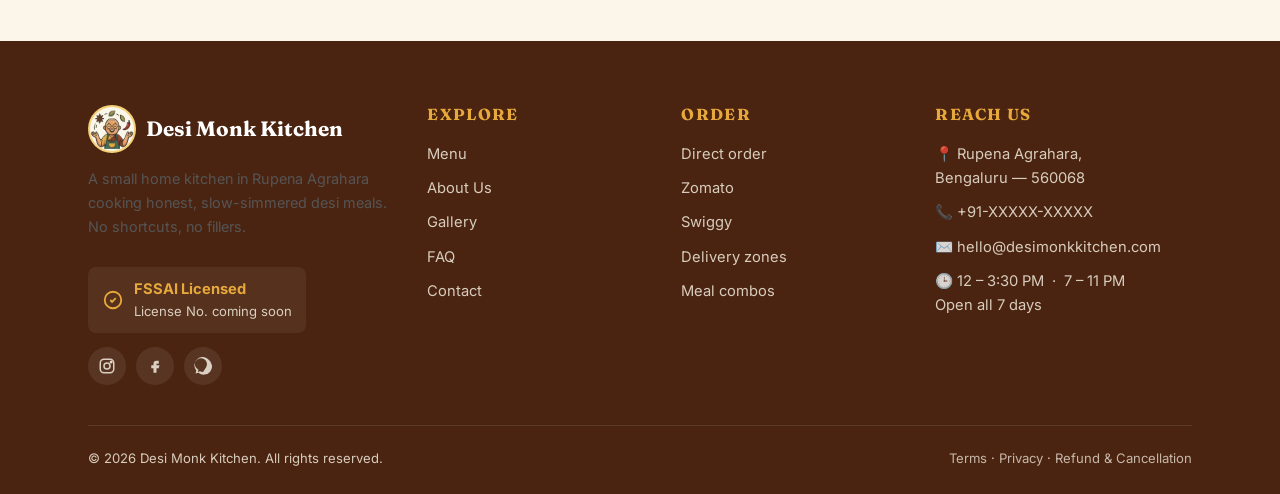
==== commit ac22b0d8: "Add kitchen loop video to home, menu and gallery pages Adds an autoplaying short loop in a saffron-a" ====
--- a/index.html
+++ b/index.html
@@ -126,6 +126,26 @@
   </div>
 </section>
 
+<!-- ===== Kitchen Live Video ===== -->
+<section class="video-showcase">
+  <div class="container">
+    <div class="section-head reveal">
+      <span class="eyebrow">Live from the kitchen</span>
+      <h2>This is how your meal gets made.</h2>
+      <p>A peek into our small kitchen in Rupena Agrahara — fresh-ground masala, slow-simmered curries, hand-rolled chapatis. No shortcuts.</p>
+    </div>
+    <div class="video-frame reveal">
+      <span class="video-tag">Live</span>
+      <span class="video-corner tl"></span>
+      <span class="video-corner tr"></span>
+      <span class="video-corner bl"></span>
+      <span class="video-corner br"></span>
+      <video src="assets/video/kitchen-loop.mp4" muted loop playsinline preload="metadata" poster="assets/images/food/kitchen-interior.jpg" aria-label="Loop of our kitchen at work"></video>
+      <span class="video-stamp">Desi Monk · Rupena Agrahara</span>
+    </div>
+  </div>
+</section>
+
 <!-- ===== Multilingual Word Cloud ===== -->
 <section class="word-cloud-section" aria-label="What our food is">
   <div class="container">
--- a/assets/css/style.css
+++ b/assets/css/style.css
@@ -357,10 +357,6 @@
 }
 .dish-card .photo img { width: 100%; height: 100%; object-fit: cover; object-position: center; }
 .gallery-item img { width: 100%; height: 100%; object-fit: cover; object-position: center; }
-.dish-card .photo.placeholder::before {
-  content: "📷  Photo here"; color: var(--c-brown); font-weight: 600; font-size: .9rem;
-  background: rgba(255,255,255,.7); padding: 6px 14px; border-radius: 999px;
-}
 .dish-card .badge {
   position: absolute; top: 14px; left: 14px;
   background: var(--c-chili); color: #fff;
@@ -778,3 +774,143 @@
   .sticky-order { display: flex; }
   body { padding-bottom: 80px; }
 }
+
+/* ========== Kitchen Live Video ========== */
+.video-showcase {
+  position: relative;
+  padding: 64px 0 72px;
+  background:
+    radial-gradient(ellipse 70% 60% at 20% 0%, rgba(232, 169, 60, .14), transparent 70%),
+    radial-gradient(ellipse 70% 60% at 80% 100%, rgba(31, 82, 73, .10), transparent 70%),
+    var(--c-cream-deep);
+  overflow: hidden;
+}
+.video-showcase::before,
+.video-showcase::after {
+  content: '';
+  position: absolute;
+  width: 220px; height: 220px;
+  background: radial-gradient(circle at 50% 50%, rgba(232, 169, 60, .22) 0%, transparent 70%);
+  border-radius: 50%;
+  pointer-events: none;
+}
+.video-showcase::before { top: -60px; left: -60px; }
+.video-showcase::after  { bottom: -80px; right: -80px;
+  background: radial-gradient(circle at 50% 50%, rgba(200, 52, 42, .14) 0%, transparent 70%); }
+
+.video-showcase .section-head { margin-bottom: 36px; }
+
+.video-frame {
+  position: relative;
+  max-width: 760px;
+  margin: 0 auto;
+  border-radius: 24px;
+  padding: 14px;
+  background: linear-gradient(135deg, var(--c-saffron) 0%, var(--c-saffron-deep) 100%);
+  box-shadow:
+    0 30px 60px -22px rgba(31, 82, 73, .45),
+    0 12px 24px -8px rgba(107, 52, 22, .30),
+    inset 0 0 0 2px rgba(255, 255, 255, .35);
+  transition: transform .4s var(--ease), box-shadow .4s var(--ease);
+}
+.video-frame:hover {
+  transform: translateY(-4px);
+  box-shadow:
+    0 40px 70px -22px rgba(31, 82, 73, .55),
+    0 16px 30px -8px rgba(107, 52, 22, .35),
+    inset 0 0 0 2px rgba(255, 255, 255, .45);
+}
+.video-frame::before {
+  content: '';
+  position: absolute;
+  inset: 6px;
+  border-radius: 18px;
+  border: 2px dashed rgba(255, 255, 255, .55);
+  pointer-events: none;
+  z-index: 2;
+}
+.video-frame video {
+  display: block;
+  width: 100%;
+  height: auto;
+  border-radius: 14px;
+  background: #000;
+  aspect-ratio: 16 / 9;
+  object-fit: cover;
+  position: relative;
+  z-index: 1;
+}
+.video-frame .video-tag {
+  position: absolute;
+  top: -16px;
+  left: 28px;
+  z-index: 3;
+  background: var(--c-chili);
+  color: #fff;
+  padding: 7px 16px 6px;
+  border-radius: 999px;
+  font-family: var(--ff-display);
+  font-weight: 700;
+  font-size: .82rem;
+  letter-spacing: .08em;
+  box-shadow: 0 8px 18px rgba(200, 52, 42, .45);
+  display: inline-flex;
+  align-items: center;
+  gap: 9px;
+  text-transform: uppercase;
+}
+.video-frame .video-tag::before {
+  content: '';
+  width: 9px; height: 9px;
+  background: #fff;
+  border-radius: 50%;
+  animation: livePulse 1.4s ease-in-out infinite;
+}
+.video-frame .video-stamp {
+  position: absolute;
+  bottom: -14px;
+  right: 28px;
+  z-index: 3;
+  background: var(--c-teal-deep);
+  color: var(--c-cream);
+  padding: 7px 14px 6px;
+  border-radius: 8px;
+  font-family: var(--ff-display);
+  font-weight: 700;
+  font-size: .78rem;
+  letter-spacing: .06em;
+  box-shadow: 0 6px 14px rgba(19, 58, 51, .35);
+  text-transform: uppercase;
+}
+.video-frame .video-corner {
+  position: absolute;
+  width: 26px; height: 26px;
+  border: 3px solid var(--c-teal);
+  pointer-events: none;
+  z-index: 4;
+}
+.video-frame .video-corner.tl { top: -7px; left: -7px;     border-right: 0; border-bottom: 0; border-radius: 10px 0 0 0; }
+.video-frame .video-corner.tr { top: -7px; right: -7px;    border-left:  0; border-bottom: 0; border-radius: 0 10px 0 0; }
+.video-frame .video-corner.bl { bottom: -7px; left: -7px;  border-right: 0; border-top: 0;    border-radius: 0 0 0 10px; }
+.video-frame .video-corner.br { bottom: -7px; right: -7px; border-left:  0; border-top: 0;    border-radius: 0 0 10px 0; }
+
+@keyframes livePulse {
+  0%, 100% { opacity: 1;   transform: scale(1); }
+  50%      { opacity: .35; transform: scale(.65); }
+}
+
+@media (max-width: 600px) {
+  .video-showcase { padding: 44px 0 52px; }
+  .video-frame { padding: 9px; border-radius: 18px; margin: 0 8px; }
+  .video-frame::before { inset: 4px; border-radius: 13px; }
+  .video-frame video { border-radius: 10px; }
+  .video-frame .video-tag { left: 14px; font-size: .72rem; padding: 5px 12px 4px; top: -13px; }
+  .video-frame .video-stamp { right: 14px; bottom: -11px; font-size: .68rem; padding: 5px 10px 4px; }
+  .video-frame .video-corner { width: 18px; height: 18px; }
+}
+
+/* respect reduced-motion: disable LIVE pulse but keep video looping (loops are content, not decoration) */
+@media (prefers-reduced-motion: reduce) {
+  .video-frame .video-tag::before { animation: none; }
+  .video-frame:hover { transform: none; }
+}
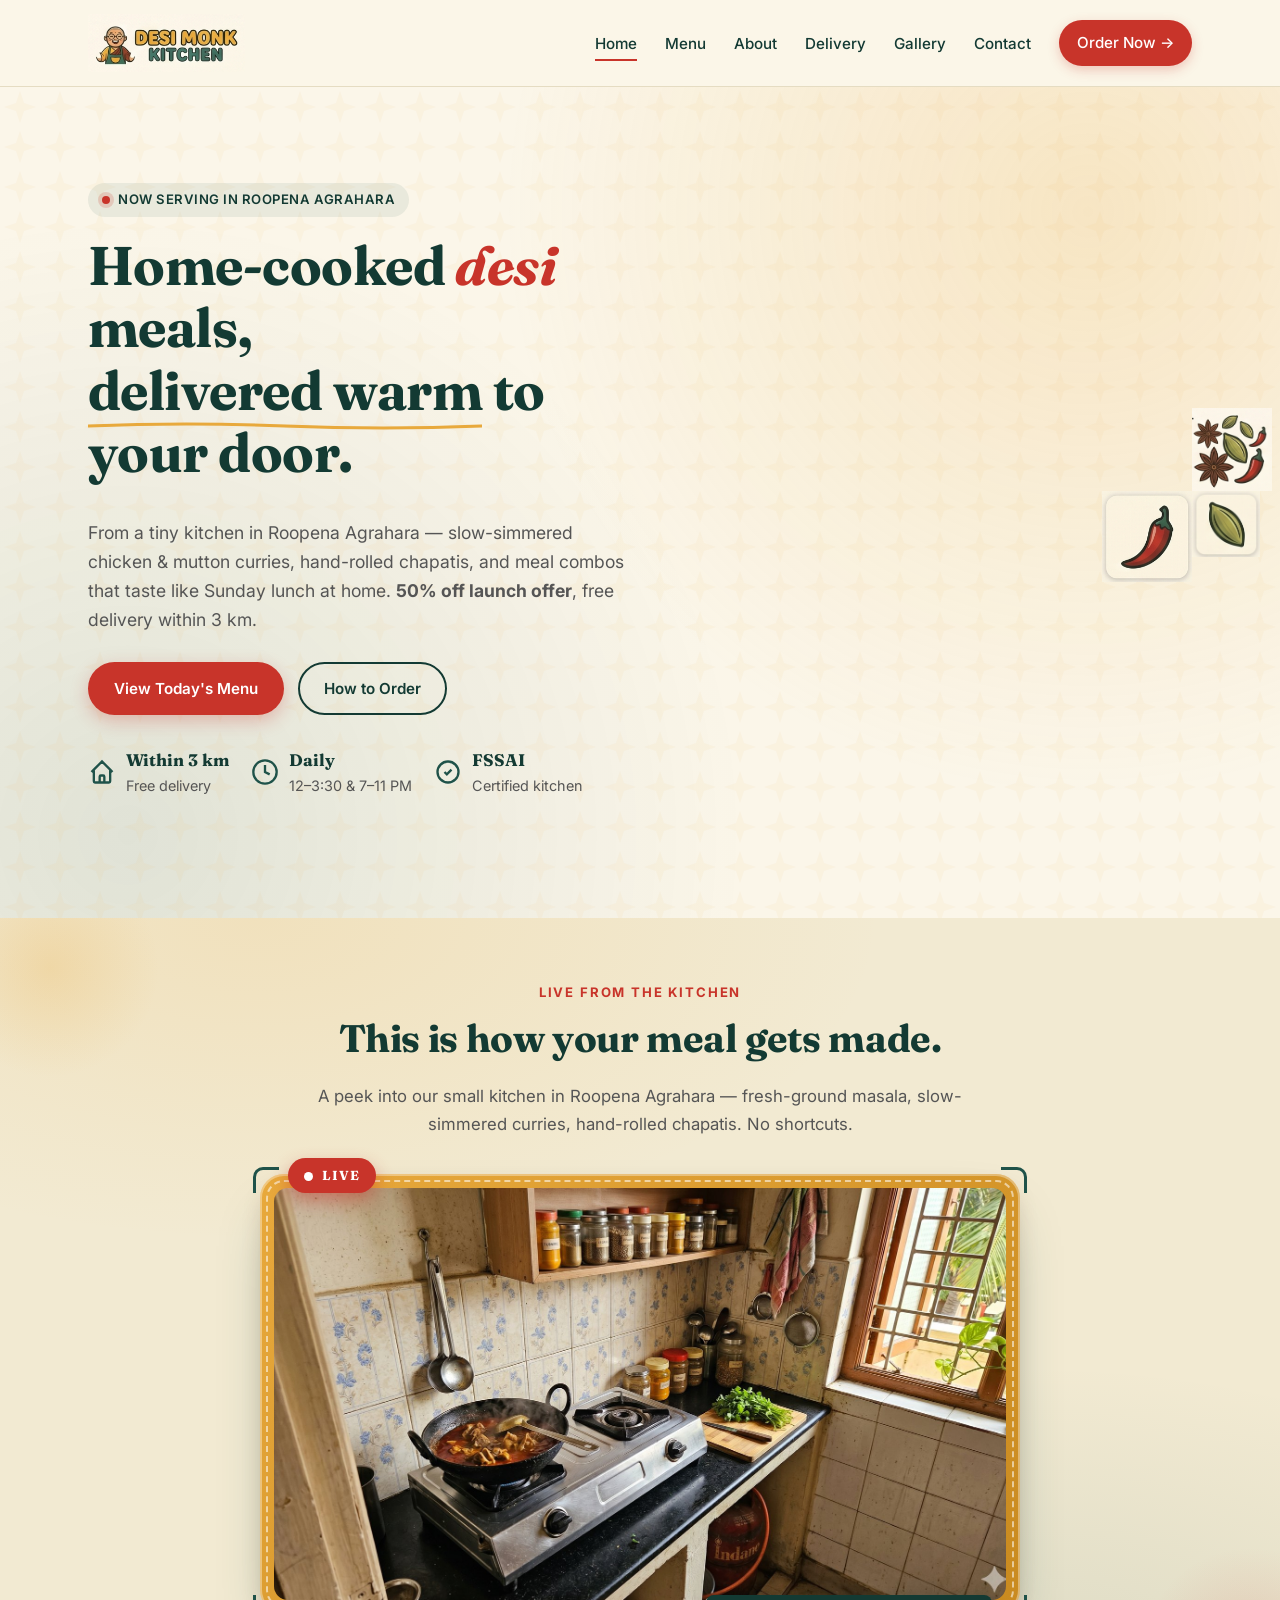
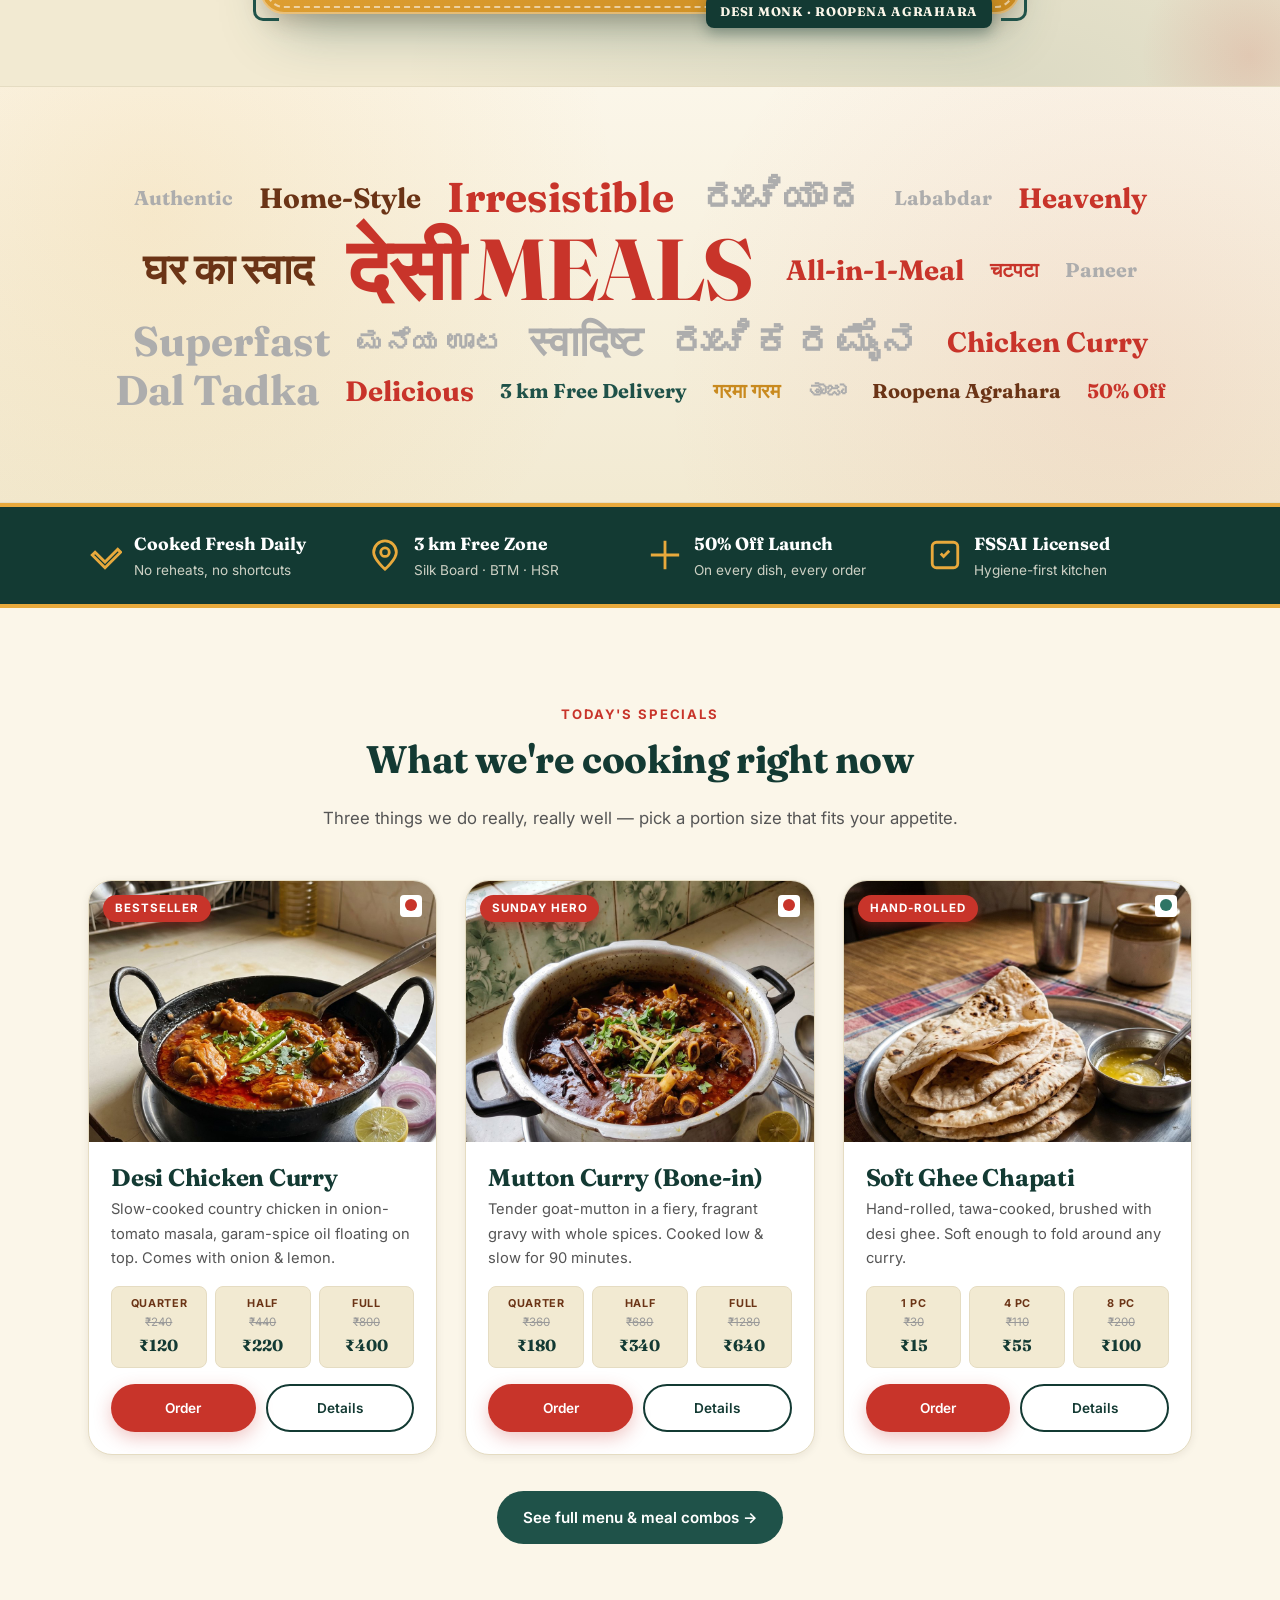
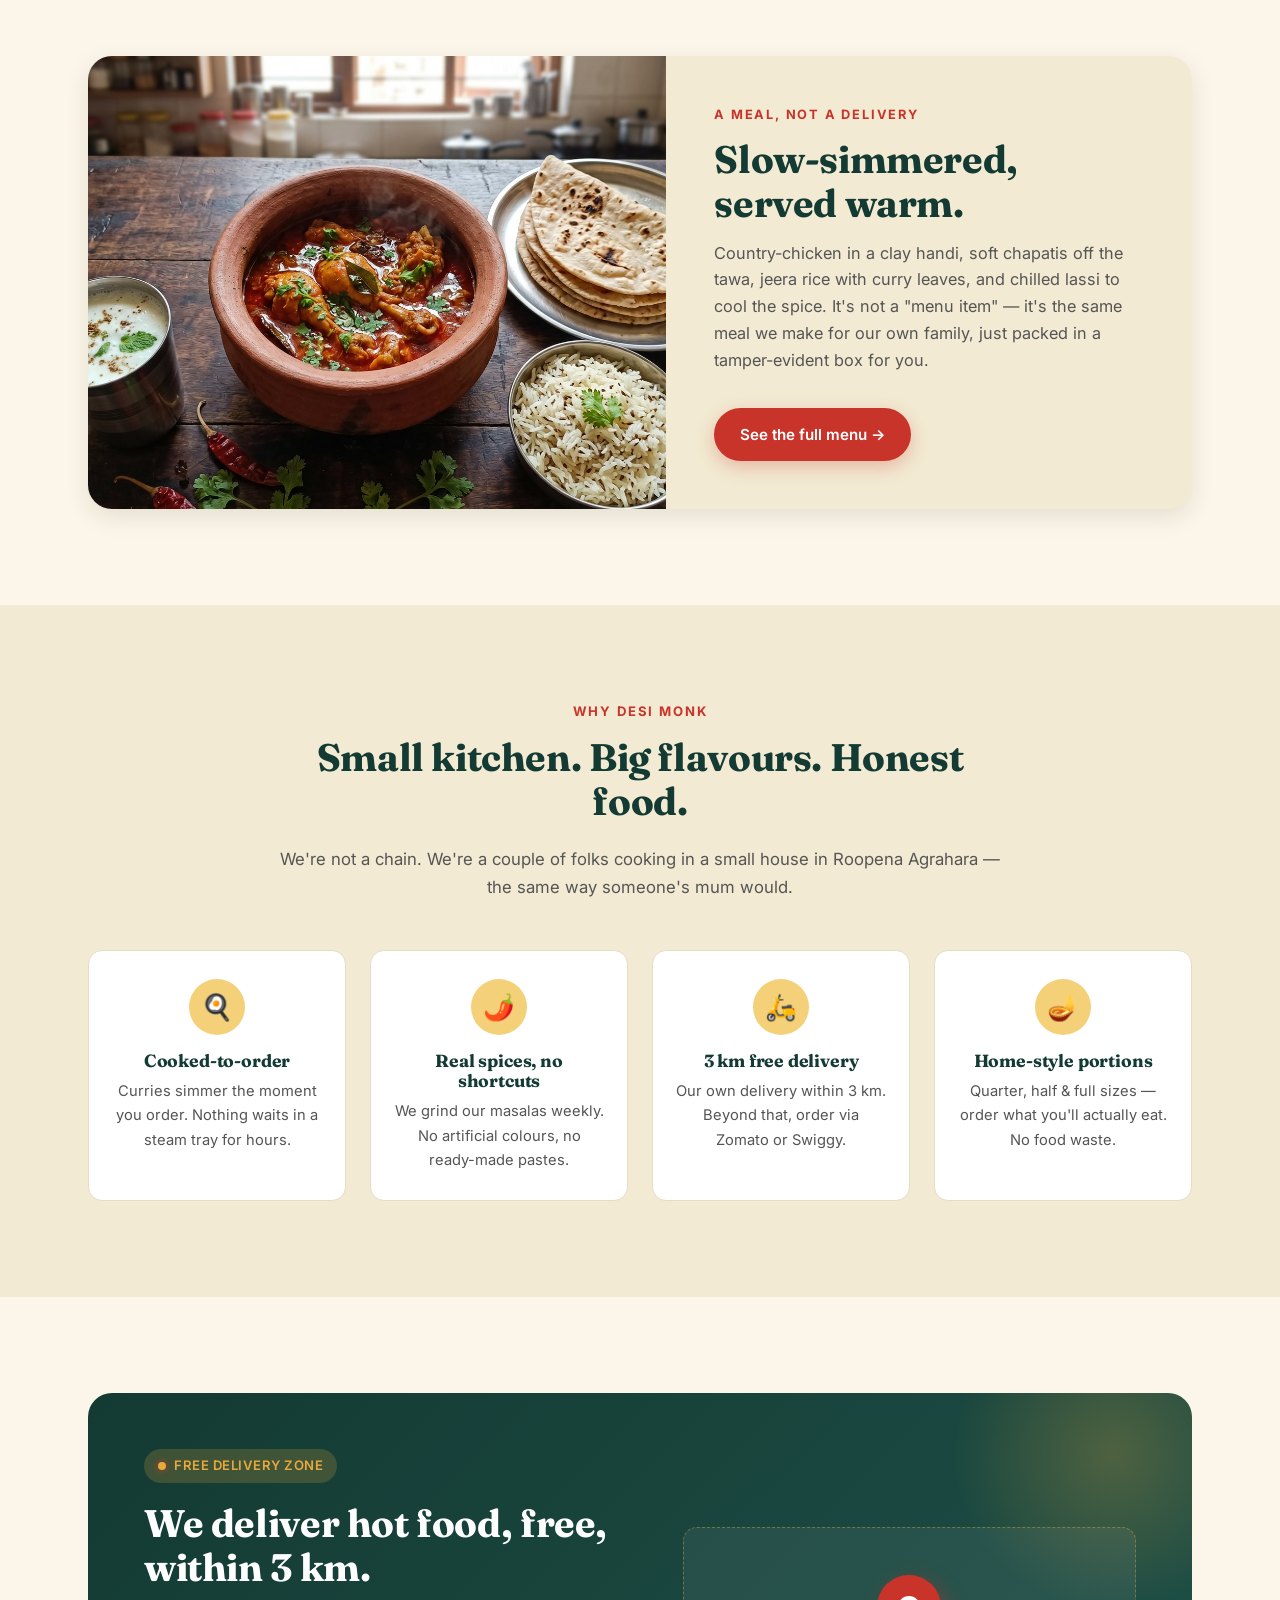
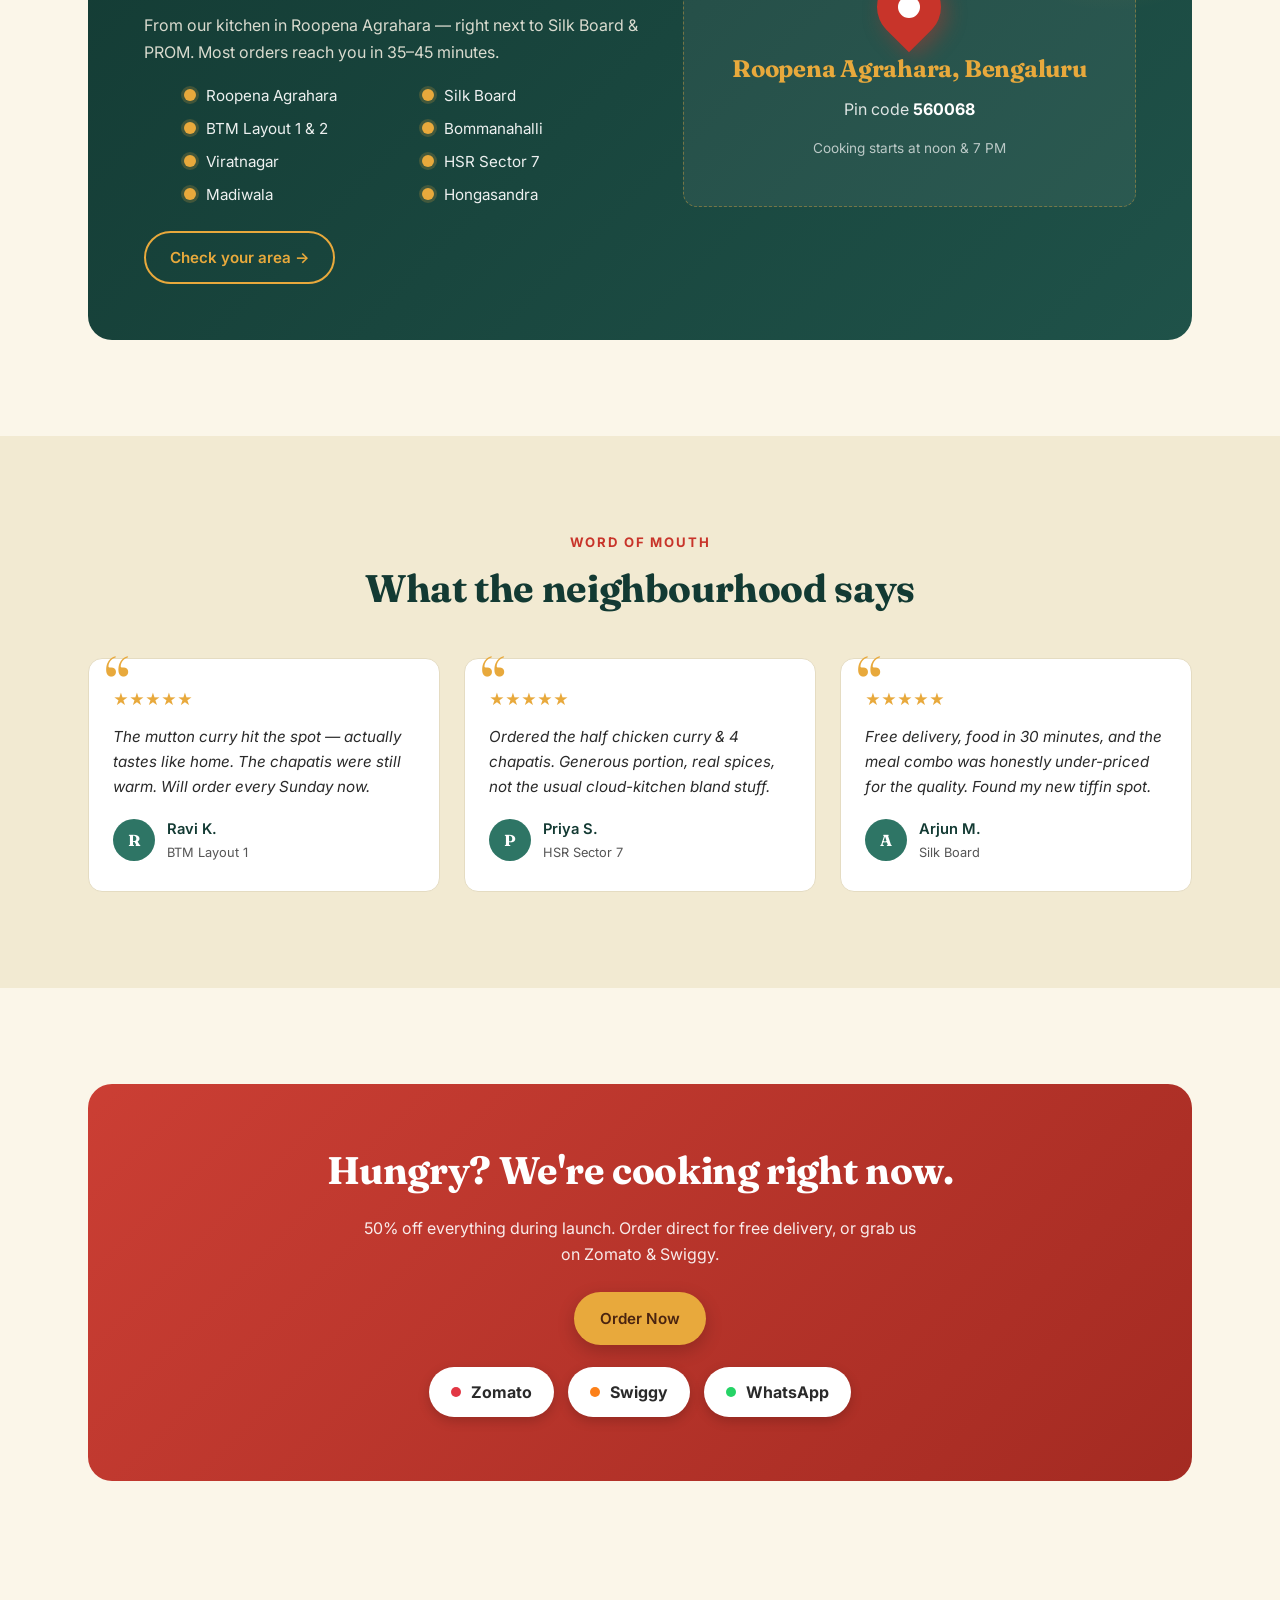
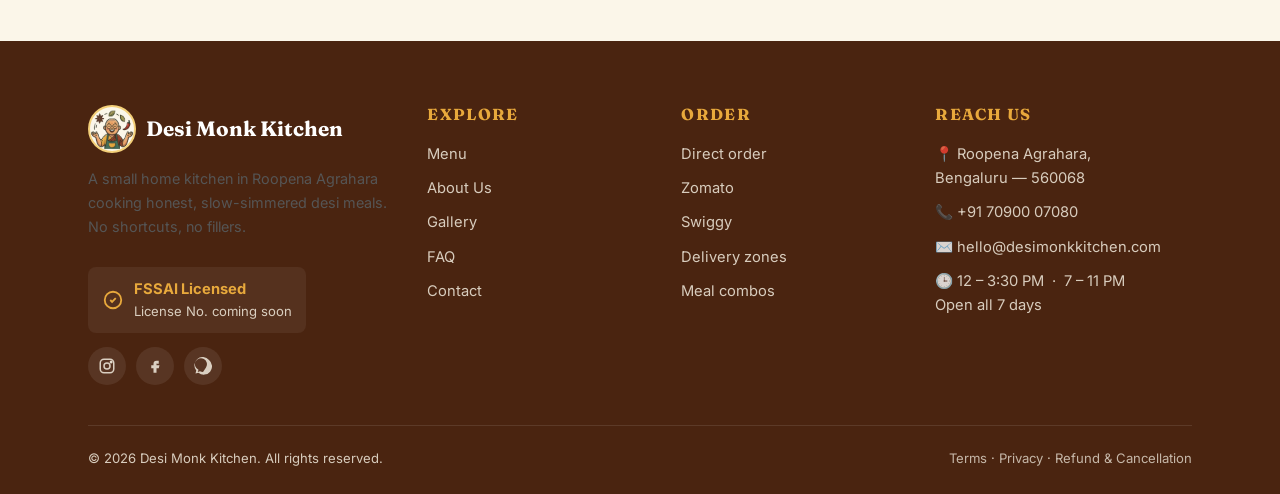
==== commit 34c76c68: "Fill real phone/WhatsApp number and correct locality spelling Replaces XXXXX phone placeholders with" ====
--- a/index.html
+++ b/index.html
@@ -3,9 +3,9 @@
 <head>
 <meta charset="utf-8">
 <meta name="viewport" content="width=device-width, initial-scale=1">
-<title>Desi Monk Kitchen — Home-Style Chicken & Mutton Curry, Free Delivery in Rupena Agrahara, BTM, Silk Board</title>
-<meta name="description" content="Authentic home-style Indian curries cooked fresh in Rupena Agrahara. Chicken curry, mutton curry, soft chapati & meal combos at 50% off. FREE delivery within 3 km — Silk Board, BTM, Bommanahalli, HSR & Viratnagar.">
-<meta name="keywords" content="cloud kitchen Bangalore, home food Rupena Agrahara, chicken curry delivery BTM, mutton curry Silk Board, tiffin service Bommanahalli, Desi Monk Kitchen">
+<title>Desi Monk Kitchen — Home-Style Chicken & Mutton Curry, Free Delivery in Roopena Agrahara, BTM, Silk Board</title>
+<meta name="description" content="Authentic home-style Indian curries cooked fresh in Roopena Agrahara. Chicken curry, mutton curry, soft chapati & meal combos at 50% off. FREE delivery within 3 km — Silk Board, BTM, Bommanahalli, HSR & Viratnagar.">
+<meta name="keywords" content="cloud kitchen Bangalore, home food Roopena Agrahara, chicken curry delivery BTM, mutton curry Silk Board, tiffin service Bommanahalli, Desi Monk Kitchen">
 <meta name="author" content="Desi Monk Kitchen">
 <meta name="robots" content="index, follow">
 <meta name="theme-color" content="#1F5249">
@@ -14,7 +14,7 @@
 <!-- Open Graph -->
 <meta property="og:type" content="restaurant.restaurant">
 <meta property="og:title" content="Desi Monk Kitchen — Home-Style Curries, Free Delivery Within 3 km">
-<meta property="og:description" content="Cooked fresh, served warm. Chicken & mutton curries with soft chapati from a small kitchen in Rupena Agrahara, Bangalore. 50% off launch offer.">
+<meta property="og:description" content="Cooked fresh, served warm. Chicken & mutton curries with soft chapati from a small kitchen in Roopena Agrahara, Bangalore. 50% off launch offer.">
 <meta property="og:image" content="https://desimonkkitchen.com/assets/images/brand/primary-logo-full.png">
 <meta property="og:url" content="https://desimonkkitchen.com/">
 <meta name="twitter:card" content="summary_large_image">
@@ -39,12 +39,12 @@
   "name": "Desi Monk Kitchen",
   "image": "https://desimonkkitchen.com/assets/images/brand/primary-logo-full.png",
   "url": "https://desimonkkitchen.com/",
-  "telephone": "+91-XXXXX-XXXXX",
+  "telephone": "+91 70900 07080",
   "priceRange": "₹₹",
   "servesCuisine": ["Indian", "Home-style", "North Indian", "South Indian"],
   "address": {
     "@type": "PostalAddress",
-    "streetAddress": "Rupena Agrahara",
+    "streetAddress": "Roopena Agrahara",
     "addressLocality": "Bengaluru",
     "addressRegion": "Karnataka",
     "postalCode": "560068",
@@ -55,7 +55,7 @@
     { "@type": "OpeningHoursSpecification", "dayOfWeek": ["Monday","Tuesday","Wednesday","Thursday","Friday","Saturday","Sunday"], "opens": "12:00", "closes": "15:30" },
     { "@type": "OpeningHoursSpecification", "dayOfWeek": ["Monday","Tuesday","Wednesday","Thursday","Friday","Saturday","Sunday"], "opens": "19:00", "closes": "23:00" }
   ],
-  "areaServed": ["Rupena Agrahara","Silk Board","BTM Layout","Bommanahalli","Viratnagar","HSR Layout"]
+  "areaServed": ["Roopena Agrahara","Silk Board","BTM Layout","Bommanahalli","Viratnagar","HSR Layout"]
 }
 </script>
 </head>
@@ -88,12 +88,12 @@
 <section class="hero">
   <div class="container hero-grid">
     <div class="reveal">
-      <span class="hero-eyebrow"><span class="dot"></span> Now serving in Rupena Agrahara</span>
+      <span class="hero-eyebrow"><span class="dot"></span> Now serving in Roopena Agrahara</span>
       <h1>
         Home-cooked <span class="accent">desi</span> meals,<br>
         <span class="underline-art">delivered warm</span> to your door.
       </h1>
-      <p class="lead">From a tiny kitchen in Rupena Agrahara — slow-simmered chicken &amp; mutton curries, hand-rolled chapatis, and meal combos that taste like Sunday lunch at home. <strong>50% off launch offer</strong>, free delivery within 3 km.</p>
+      <p class="lead">From a tiny kitchen in Roopena Agrahara — slow-simmered chicken &amp; mutton curries, hand-rolled chapatis, and meal combos that taste like Sunday lunch at home. <strong>50% off launch offer</strong>, free delivery within 3 km.</p>
 
       <div class="hero-cta">
         <a href="menu.html" class="btn btn-primary">View Today's Menu</a>
@@ -132,7 +132,7 @@
     <div class="section-head reveal">
       <span class="eyebrow">Live from the kitchen</span>
       <h2>This is how your meal gets made.</h2>
-      <p>A peek into our small kitchen in Rupena Agrahara — fresh-ground masala, slow-simmered curries, hand-rolled chapatis. No shortcuts.</p>
+      <p>A peek into our small kitchen in Roopena Agrahara — fresh-ground masala, slow-simmered curries, hand-rolled chapatis. No shortcuts.</p>
     </div>
     <div class="video-frame reveal">
       <span class="video-tag">Live</span>
@@ -141,7 +141,7 @@
       <span class="video-corner bl"></span>
       <span class="video-corner br"></span>
       <video src="assets/video/kitchen-loop.mp4" muted loop playsinline preload="metadata" poster="assets/images/food/kitchen-interior.jpg" aria-label="Loop of our kitchen at work"></video>
-      <span class="video-stamp">Desi Monk · Rupena Agrahara</span>
+      <span class="video-stamp">Desi Monk · Roopena Agrahara</span>
     </div>
   </div>
 </section>
@@ -175,7 +175,7 @@
       <span class="wc s teal r4">3 km Free Delivery</span>
       <span class="wc s saffron r1">गरमा गरम</span>
       <span class="wc s grey r2">ತಾಜಾ</span>
-      <span class="wc s brown r3">Rupena Agrahara</span>
+      <span class="wc s brown r3">Roopena Agrahara</span>
       <span class="wc s red r4">50% Off</span>
     </div>
   </div>
@@ -309,7 +309,7 @@
     <div class="section-head reveal">
       <span class="eyebrow">Why Desi Monk</span>
       <h2>Small kitchen. Big flavours. Honest food.</h2>
-      <p>We're not a chain. We're a couple of folks cooking in a small house in Rupena Agrahara — the same way someone's mum would.</p>
+      <p>We're not a chain. We're a couple of folks cooking in a small house in Roopena Agrahara — the same way someone's mum would.</p>
     </div>
 
     <div class="why-grid">
@@ -344,9 +344,9 @@
       <div>
         <span class="hero-eyebrow" style="background: rgba(232, 169, 60, .2); color: var(--c-saffron);"><span class="dot" style="background: var(--c-saffron);"></span> Free Delivery Zone</span>
         <h2>We deliver hot food, free, within 3 km.</h2>
-        <p>From our kitchen in Rupena Agrahara — right next to Silk Board &amp; PROM. Most orders reach you in 35–45 minutes.</p>
+        <p>From our kitchen in Roopena Agrahara — right next to Silk Board &amp; PROM. Most orders reach you in 35–45 minutes.</p>
         <ul class="zone-areas">
-          <li>Rupena Agrahara</li>
+          <li>Roopena Agrahara</li>
           <li>Silk Board</li>
           <li>BTM Layout 1 &amp; 2</li>
           <li>Bommanahalli</li>
@@ -360,7 +360,7 @@
 
       <div class="zone-map" aria-hidden="true">
         <div class="pin"></div>
-        <h3>Rupena Agrahara, Bengaluru</h3>
+        <h3>Roopena Agrahara, Bengaluru</h3>
         <p>Pin code <strong style="color:#fff;">560068</strong></p>
         <p style="font-size:.85rem; opacity:.8; margin-top:6px;">Cooking starts at noon &amp; 7 PM</p>
       </div>
@@ -430,7 +430,7 @@
           <img src="assets/images/brand/monk-illustration.png" alt="">
           Desi Monk Kitchen
         </div>
-        <p>A small home kitchen in Rupena Agrahara cooking honest, slow-simmered desi meals. No shortcuts, no fillers.</p>
+        <p>A small home kitchen in Roopena Agrahara cooking honest, slow-simmered desi meals. No shortcuts, no fillers.</p>
         <div class="fssai-badge">
           <svg width="22" height="22" viewBox="0 0 24 24" fill="none" stroke="#E8A93C" stroke-width="2"><path d="M9 12l2 2 4-4m6 2a9 9 0 11-18 0 9 9 0 0118 0z"/></svg>
           <span><strong>FSSAI Licensed</strong>License No. coming soon</span>
@@ -467,8 +467,8 @@
       <div>
         <h4>Reach Us</h4>
         <ul>
-          <li>📍 Rupena Agrahara,<br>Bengaluru — 560068</li>
-          <li>📞 <a href="tel:+91XXXXXXXXXX">+91-XXXXX-XXXXX</a></li>
+          <li>📍 Roopena Agrahara,<br>Bengaluru — 560068</li>
+          <li>📞 <a href="tel:+917090007080">+91 70900 07080</a></li>
           <li>✉️ <a href="mailto:hello@desimonkkitchen.com">hello@desimonkkitchen.com</a></li>
           <li>🕒 12 – 3:30 PM &nbsp;·&nbsp; 7 – 11 PM<br>Open all 7 days</li>
         </ul>
@@ -488,7 +488,7 @@
 
 <!-- Mobile sticky order bar -->
 <div class="sticky-order" role="region" aria-label="Quick order">
-  <a href="tel:+91XXXXXXXXXX" class="btn btn-outline">📞 Call</a>
+  <a href="tel:+917090007080" class="btn btn-outline">📞 Call</a>
   <a href="order.html" class="btn btn-primary">Order Now →</a>
 </div>
 
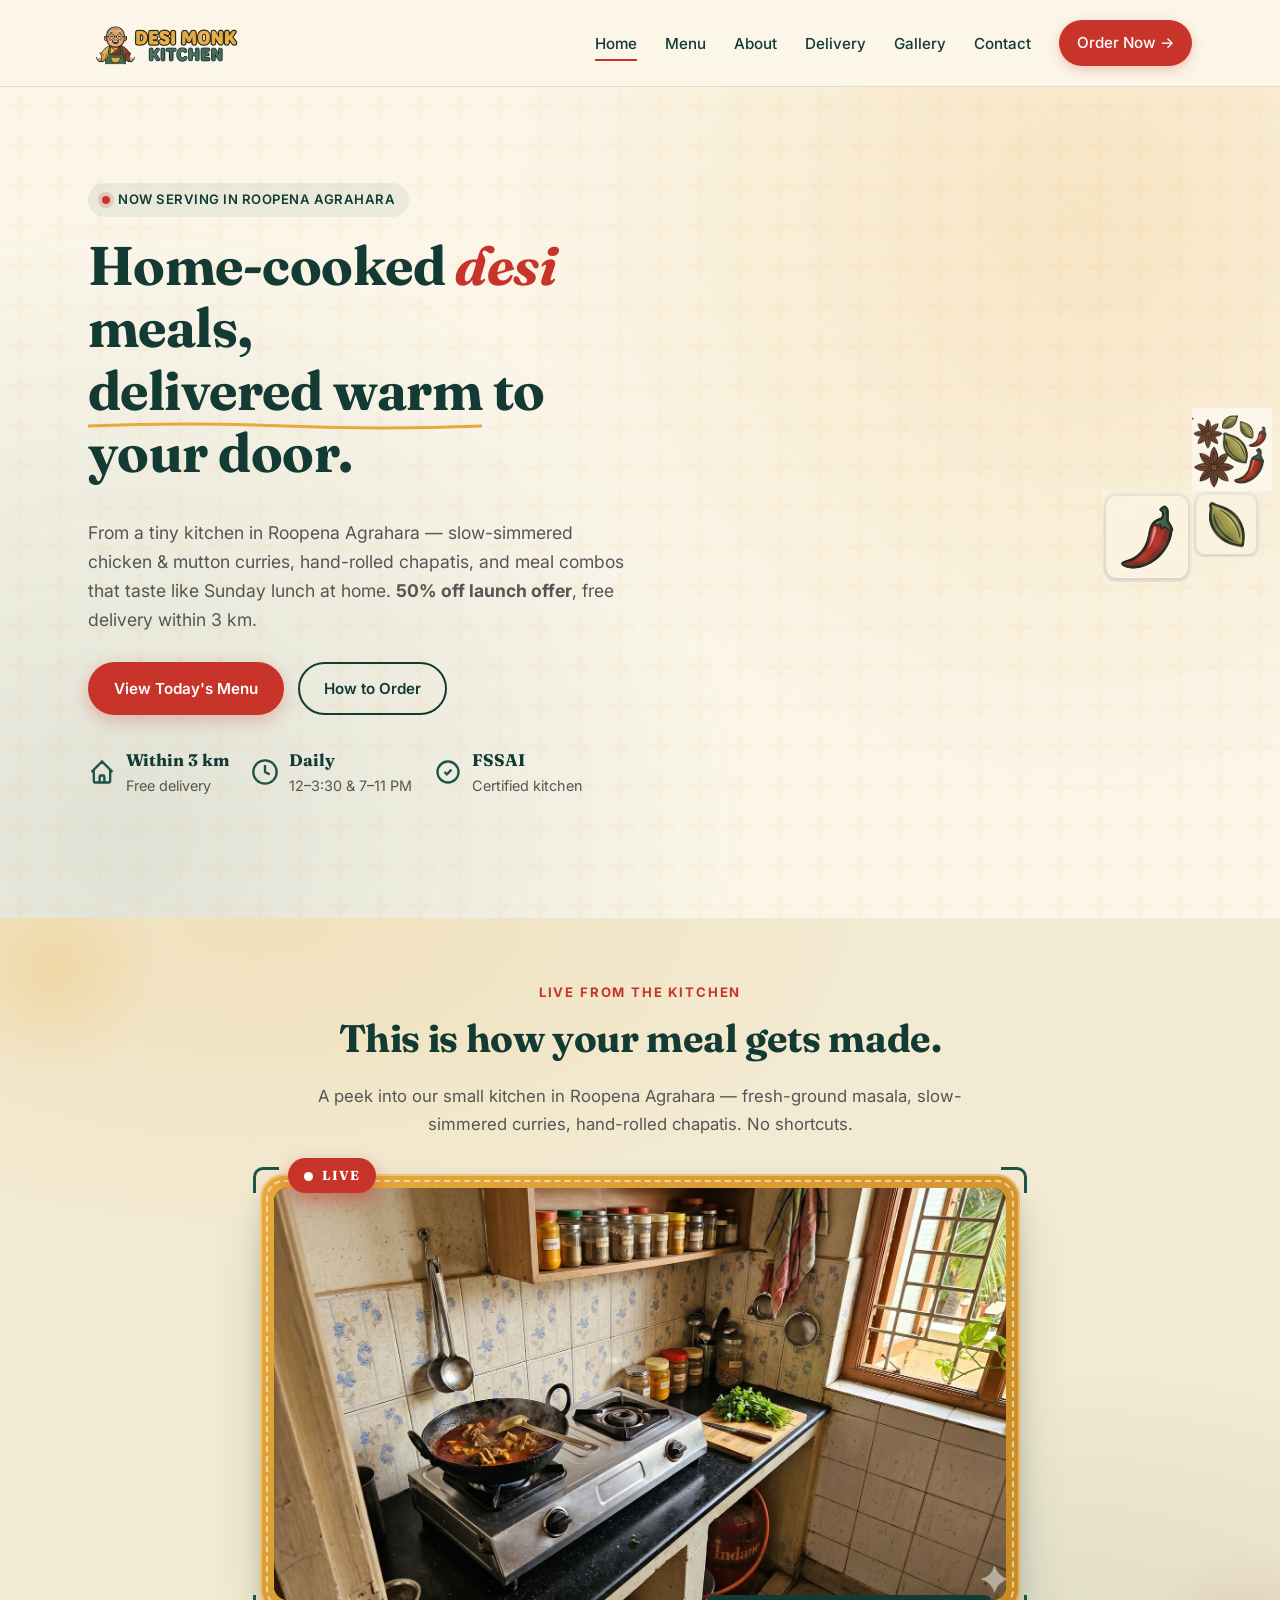
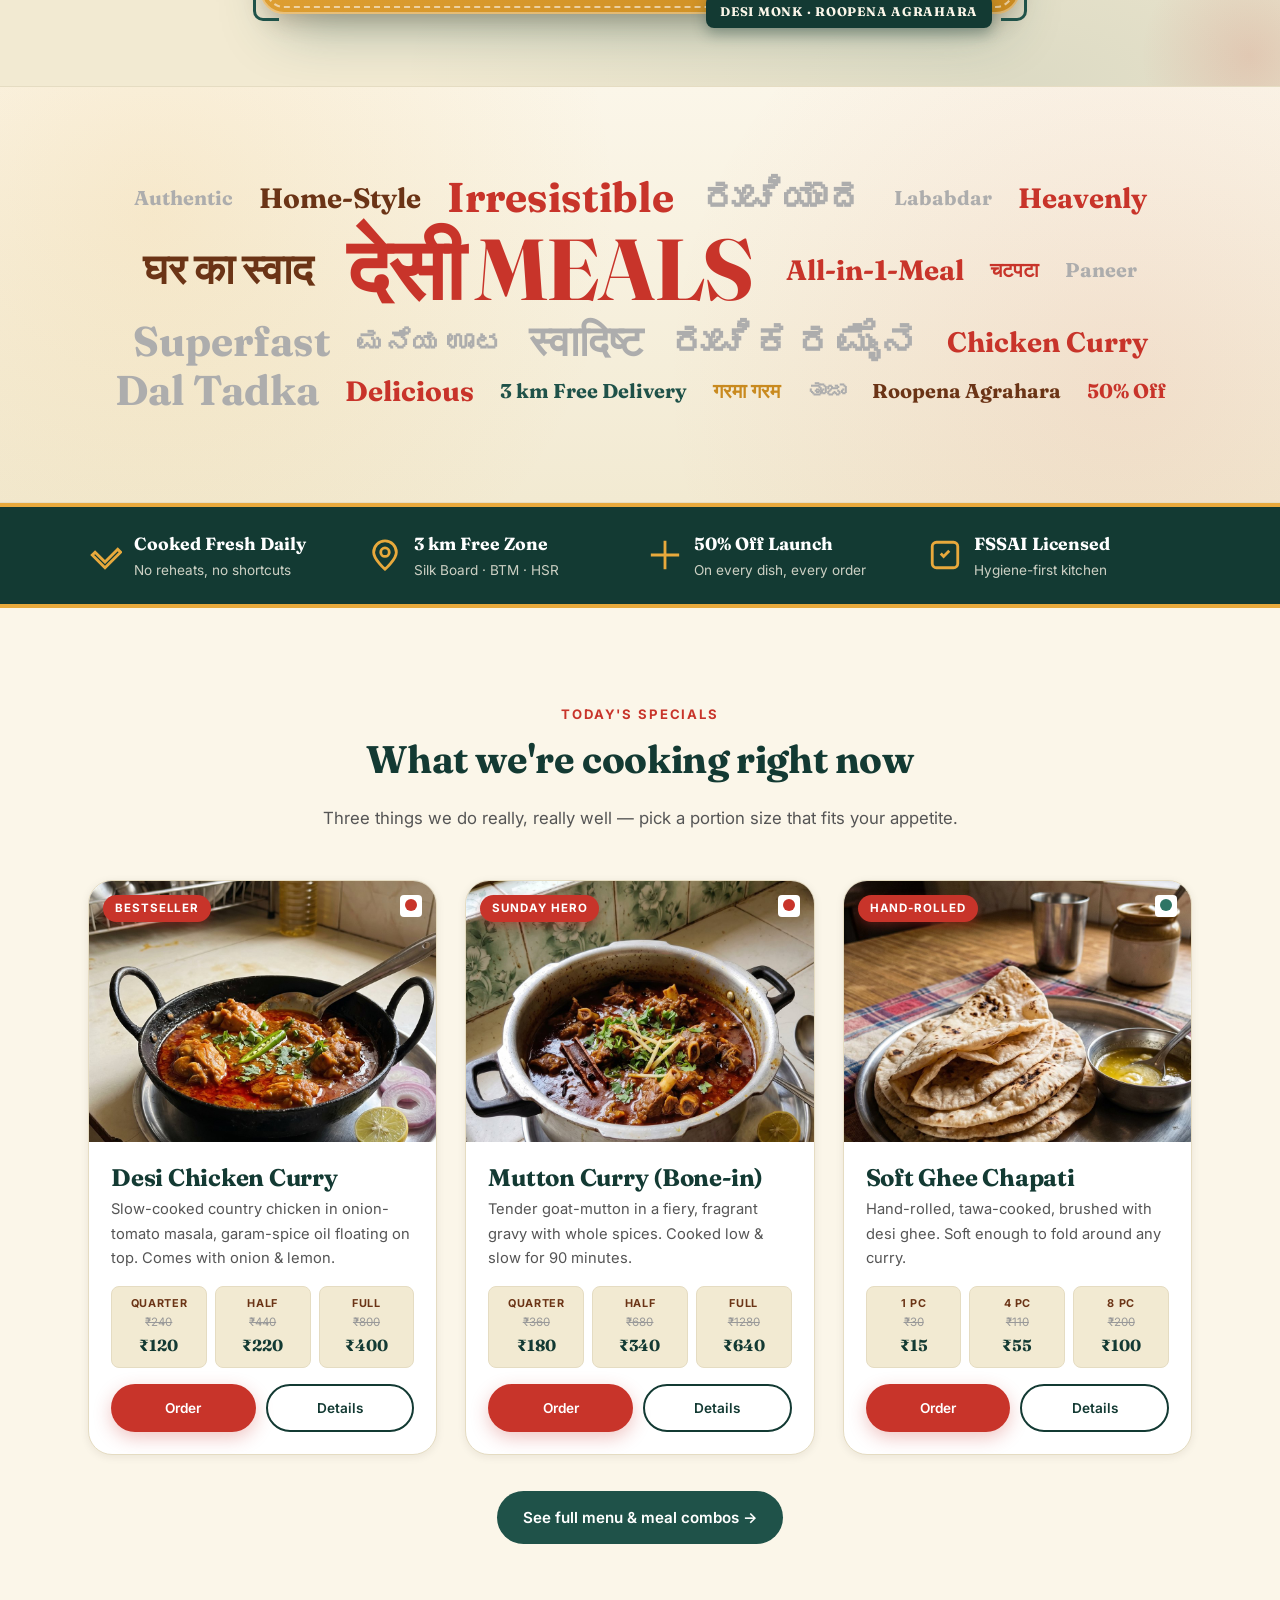
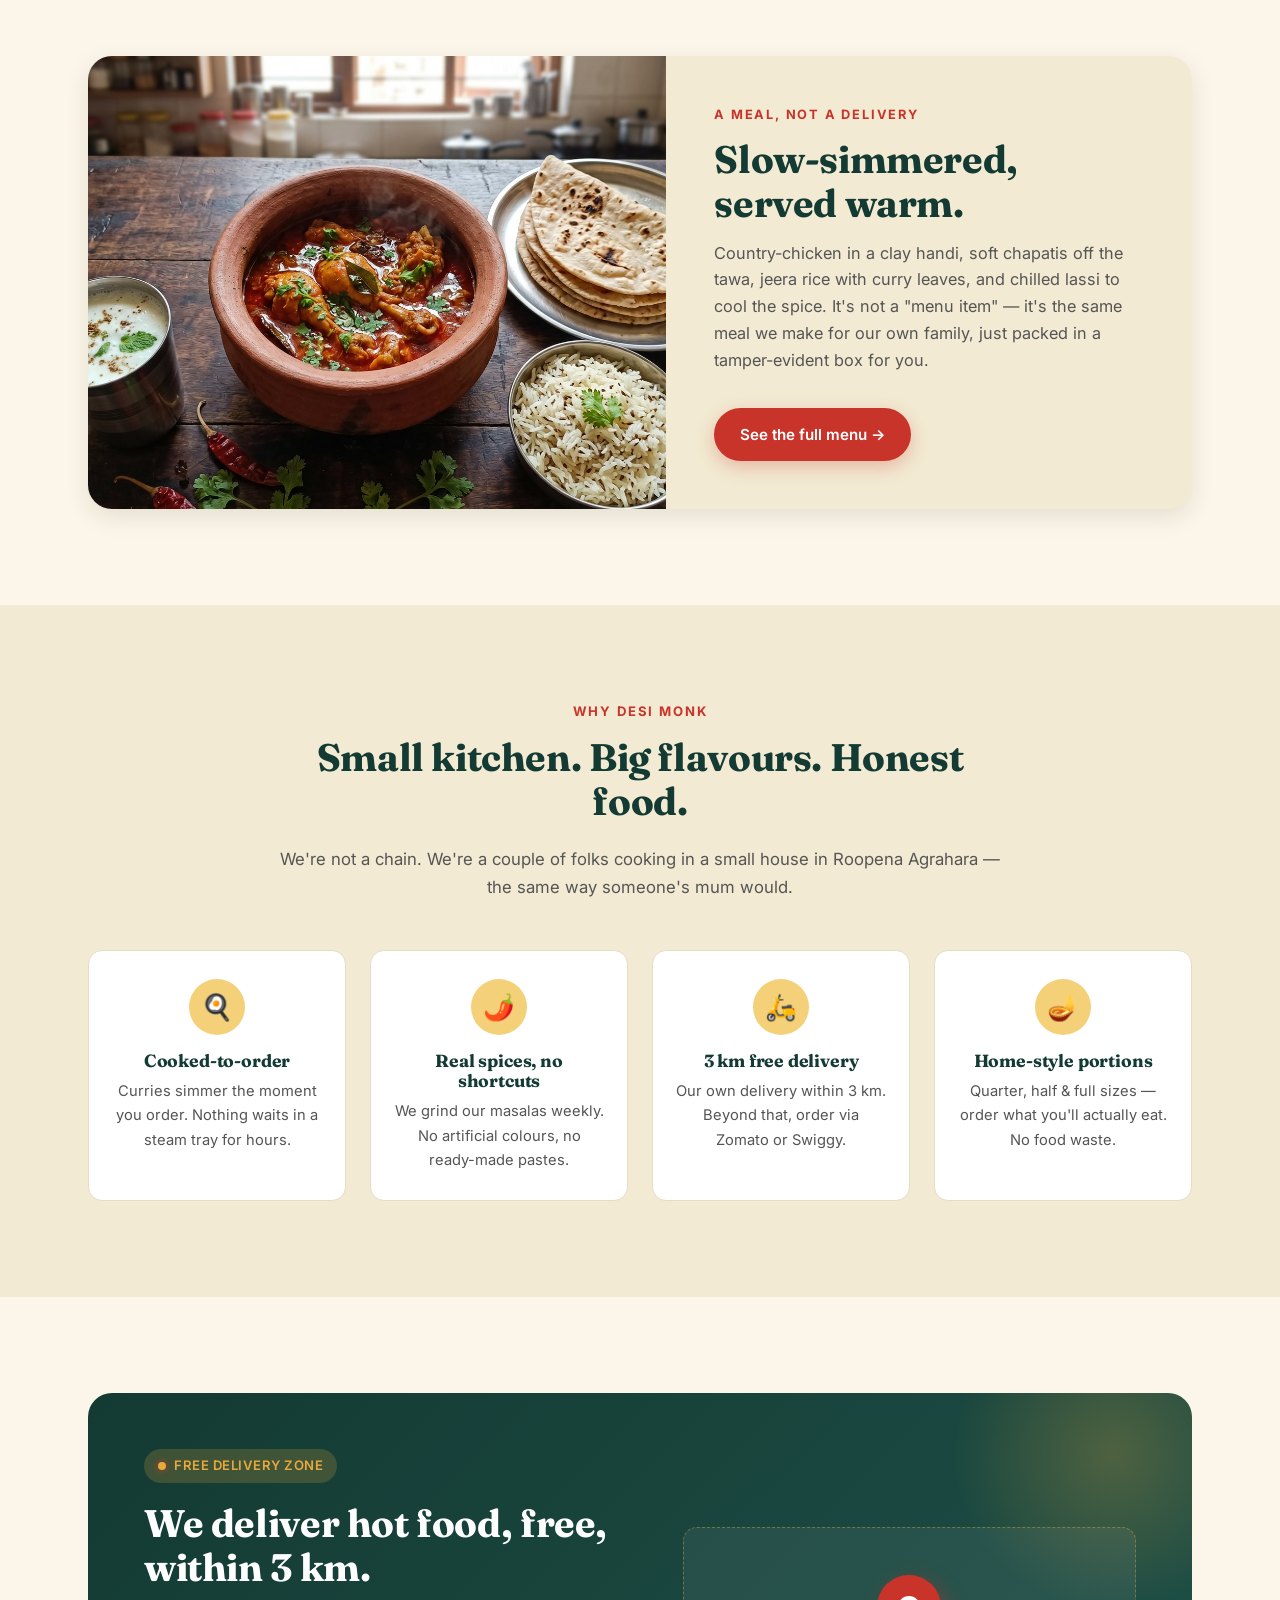
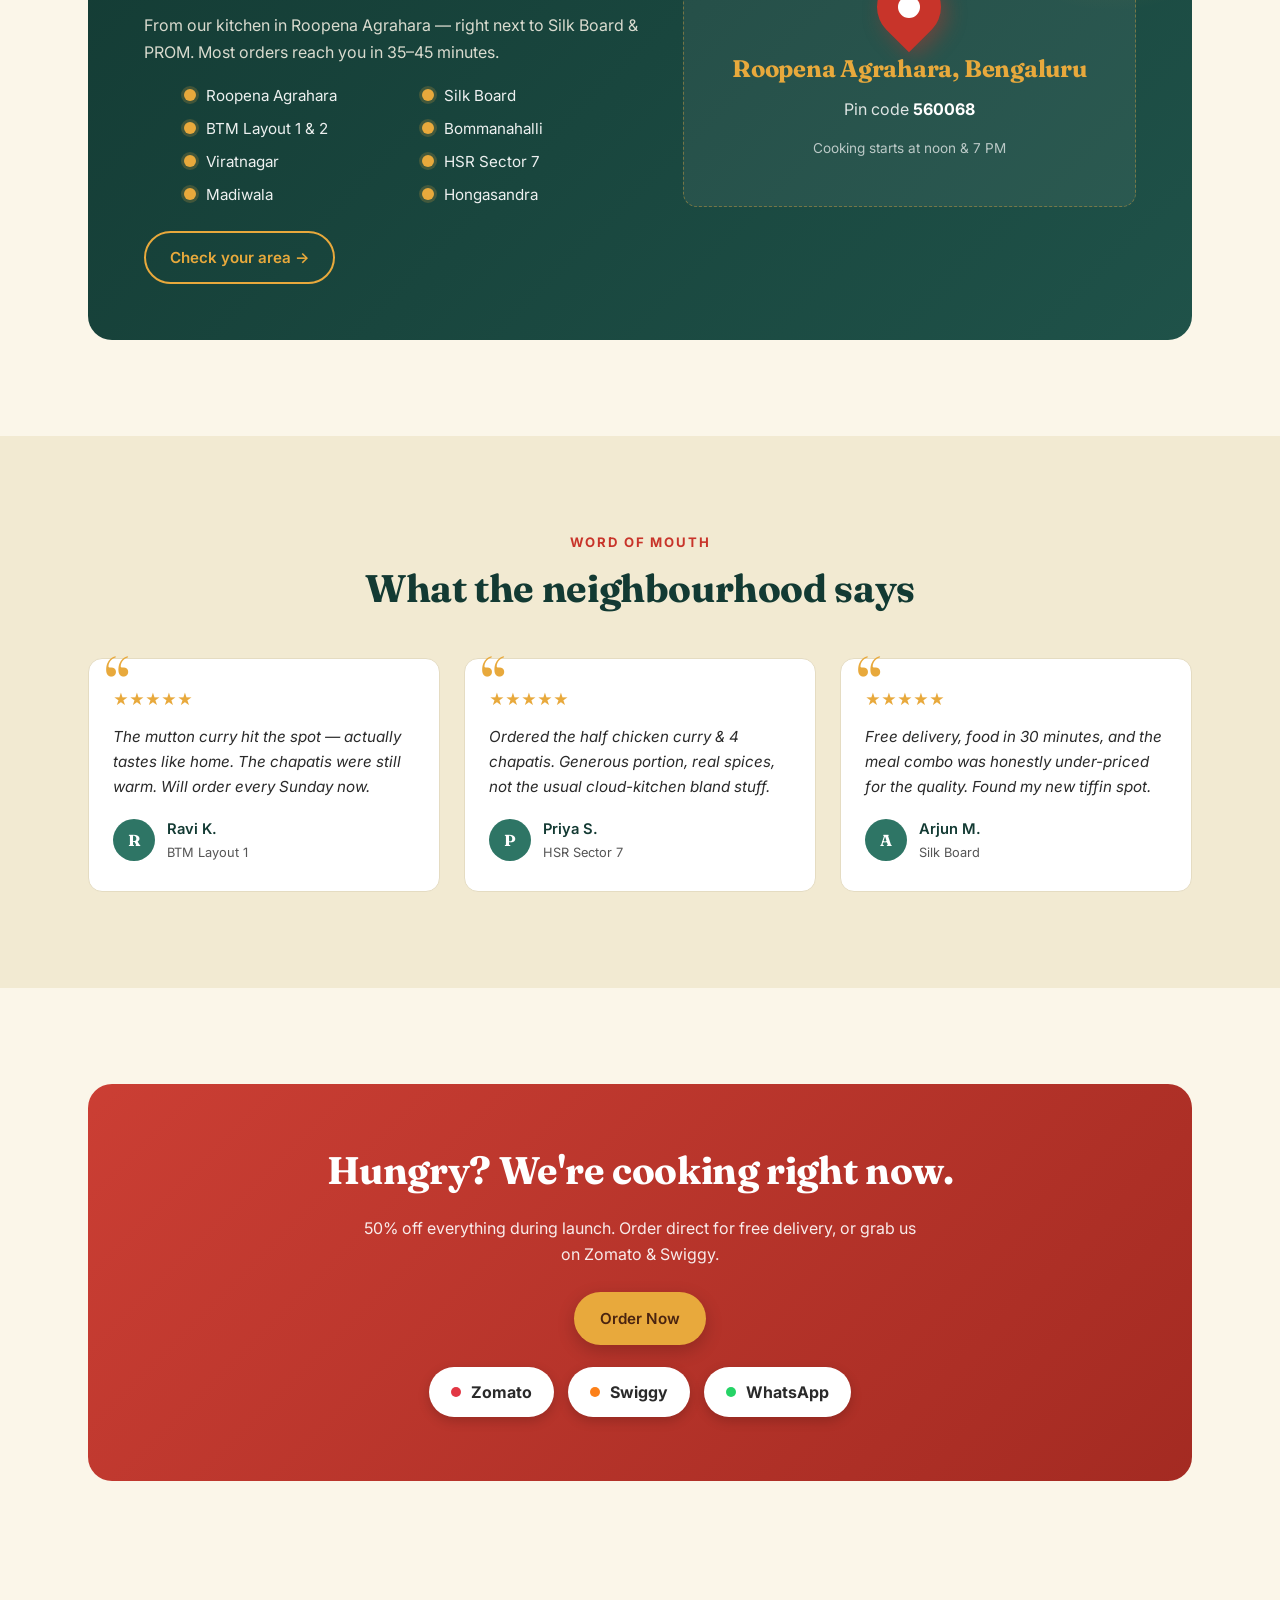
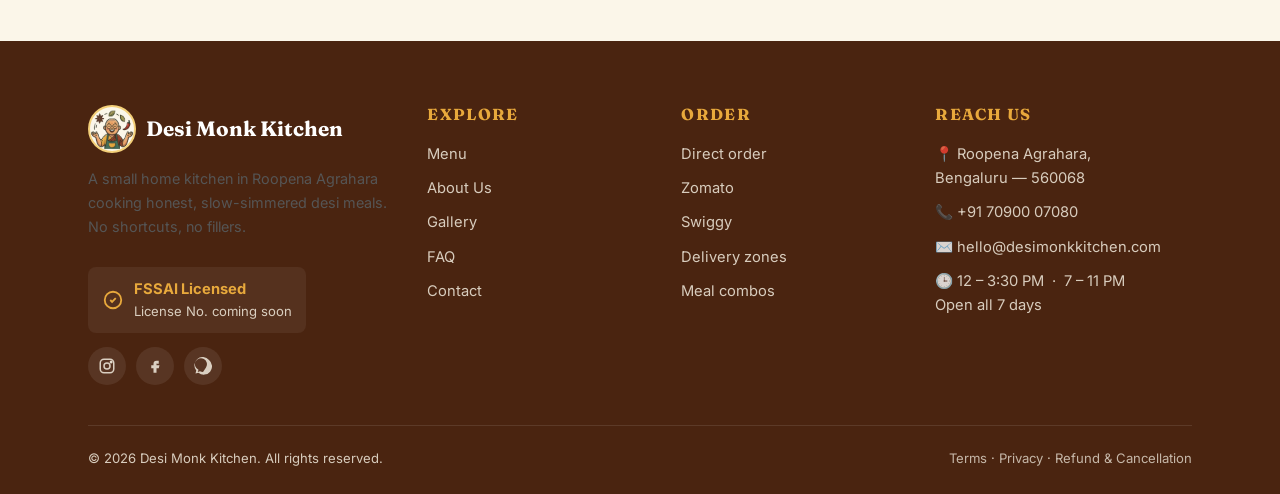
==== commit 33781ee3: "Add second kitchen clip and cross-fade between the two videos Replaces the single looping video with" ====
--- a/index.html
+++ b/index.html
@@ -140,7 +140,10 @@
       <span class="video-corner tr"></span>
       <span class="video-corner bl"></span>
       <span class="video-corner br"></span>
-      <video src="assets/video/kitchen-loop.mp4" muted loop playsinline preload="metadata" poster="assets/images/food/kitchen-interior.jpg" aria-label="Loop of our kitchen at work"></video>
+      <div class="video-player" aria-label="Looping clips of our kitchen at work">
+        <video class="vp-clip vp-active" src="assets/video/kitchen-loop.mp4"   muted playsinline preload="auto" poster="assets/images/food/kitchen-interior.jpg"></video>
+        <video class="vp-clip"           src="assets/video/kitchen-loop-2.mp4" muted playsinline preload="auto"></video>
+      </div>
       <span class="video-stamp">Desi Monk · Roopena Agrahara</span>
     </div>
   </div>
--- a/assets/css/style.css
+++ b/assets/css/style.css
@@ -829,17 +829,25 @@
   pointer-events: none;
   z-index: 2;
 }
-.video-frame video {
-  display: block;
+.video-frame .video-player {
+  position: relative;
   width: 100%;
-  height: auto;
   border-radius: 14px;
   background: #000;
   aspect-ratio: 16 / 9;
+  overflow: hidden;
+  z-index: 1;
+}
+.video-frame .vp-clip {
+  position: absolute;
+  inset: 0;
+  width: 100%;
+  height: 100%;
   object-fit: cover;
-  position: relative;
-  z-index: 1;
-}
+  opacity: 0;
+  transition: opacity .9s ease-in-out;
+}
+.video-frame .vp-clip.vp-active { opacity: 1; }
 .video-frame .video-tag {
   position: absolute;
   top: -16px;
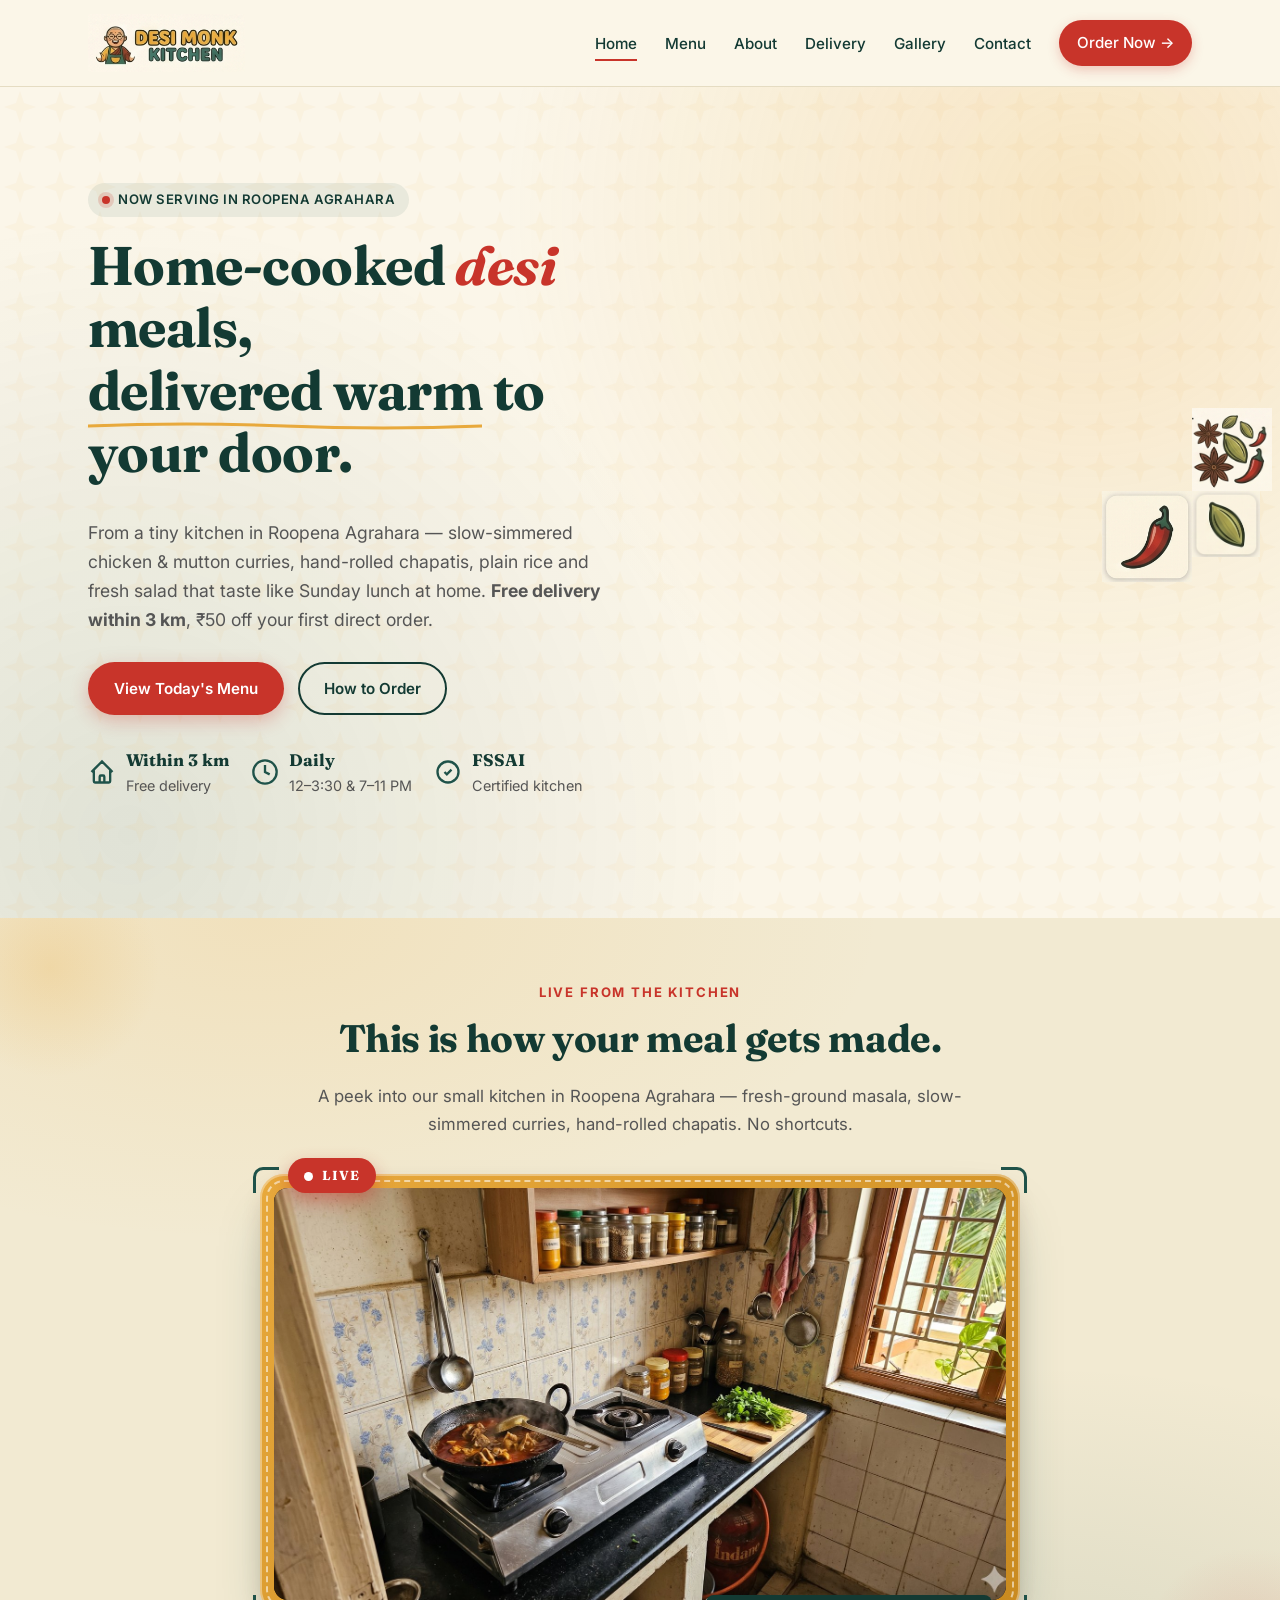
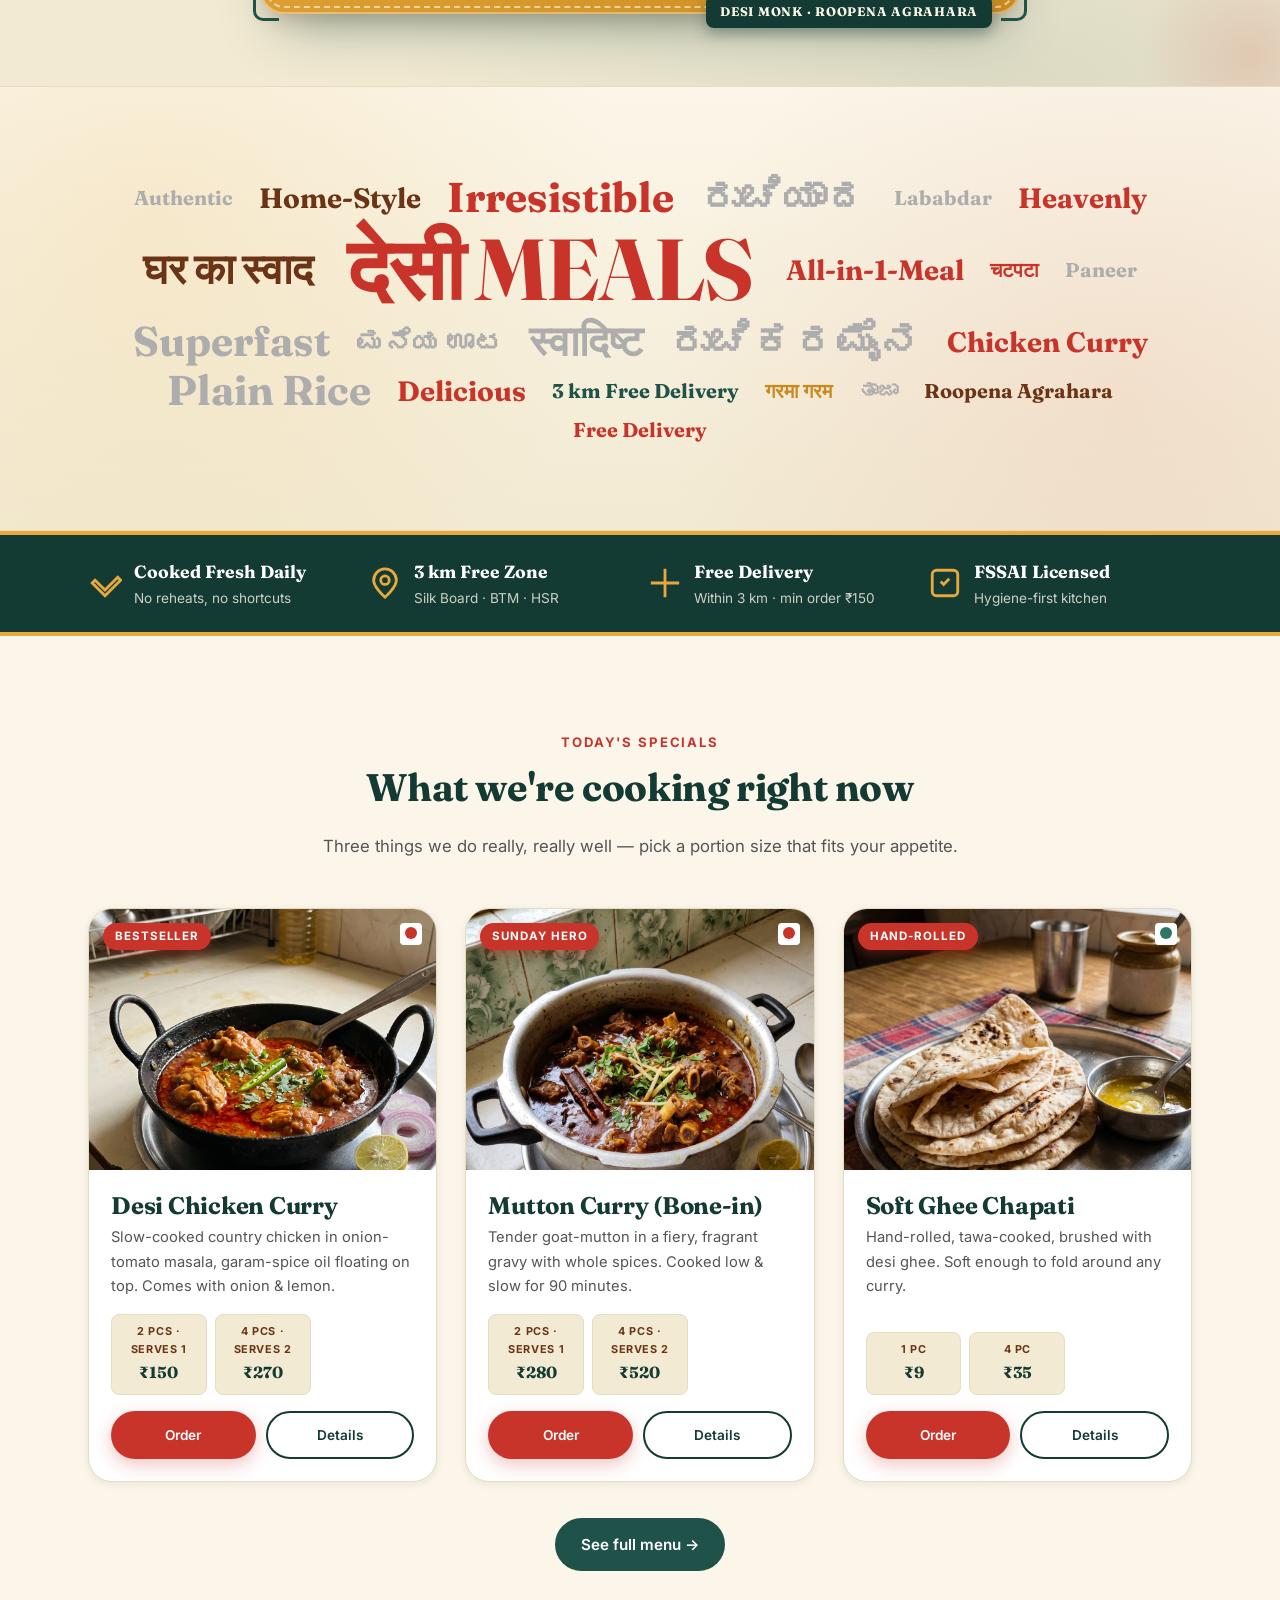
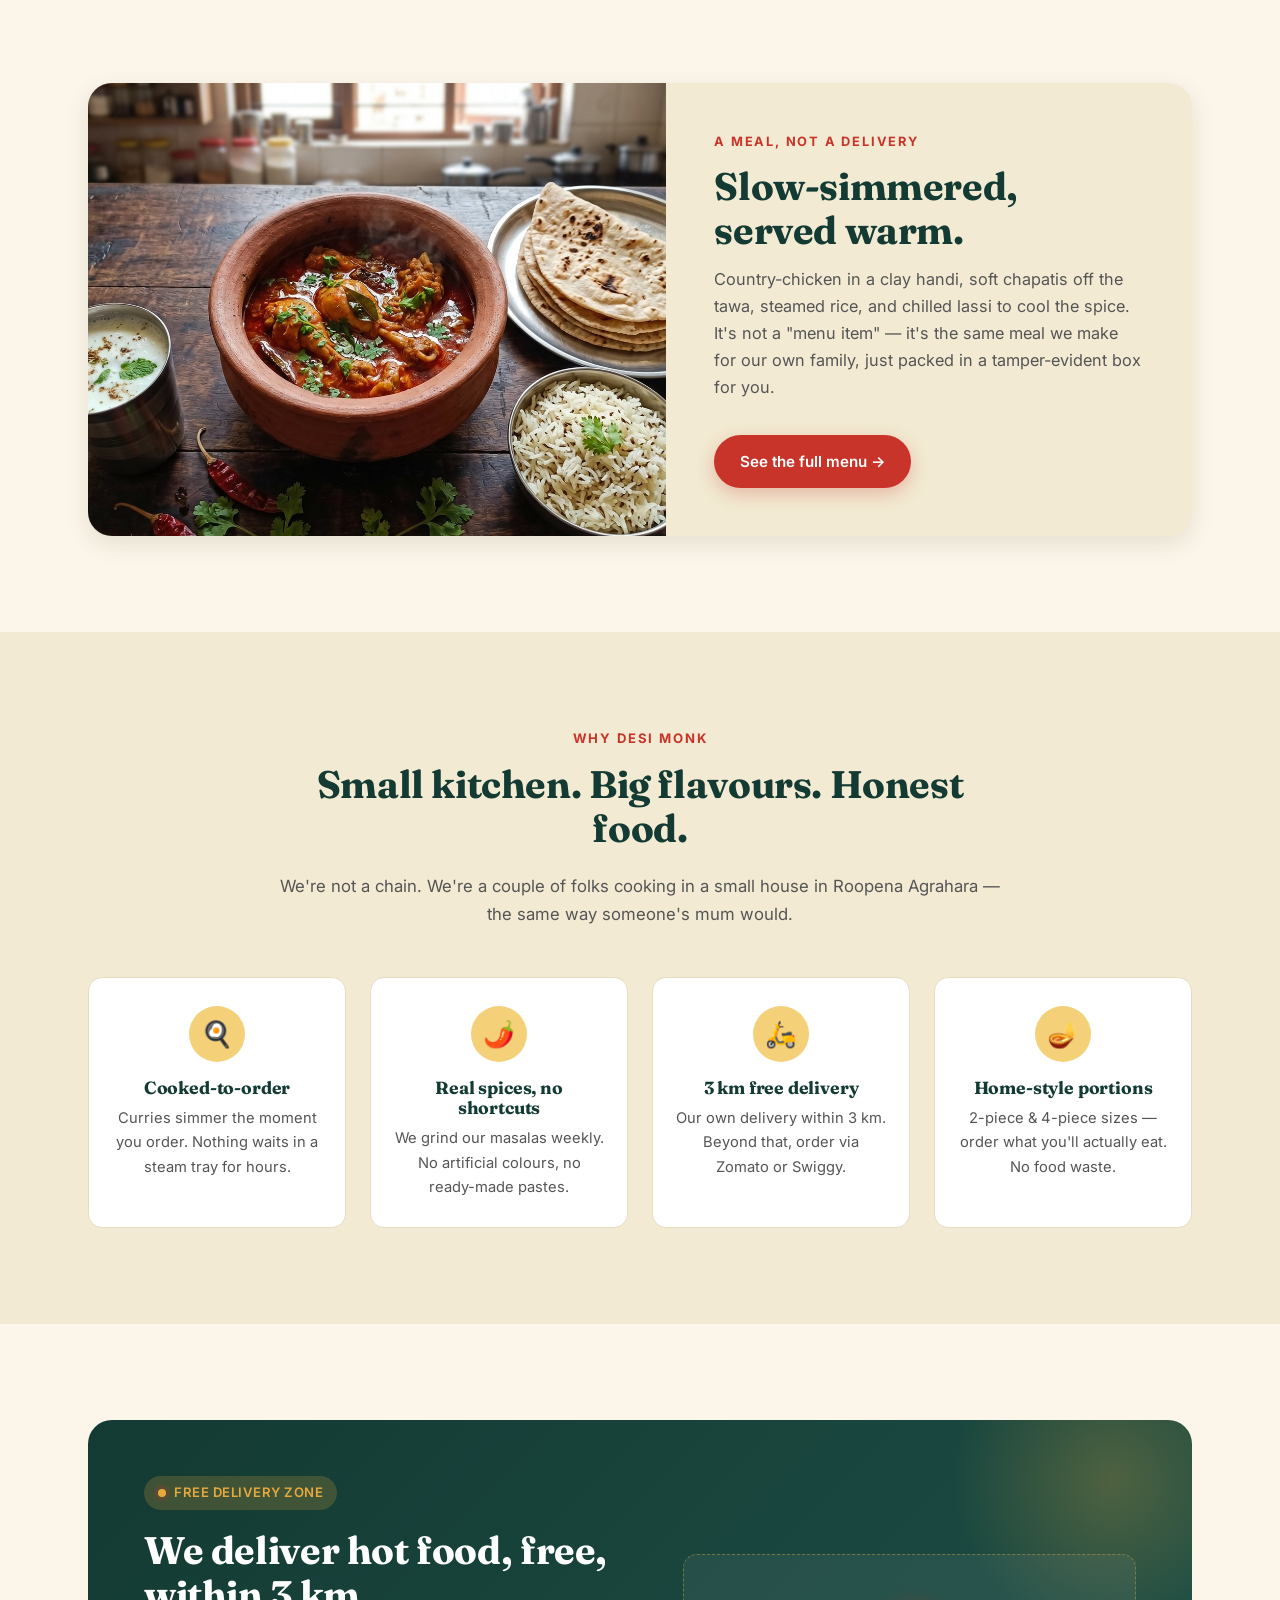
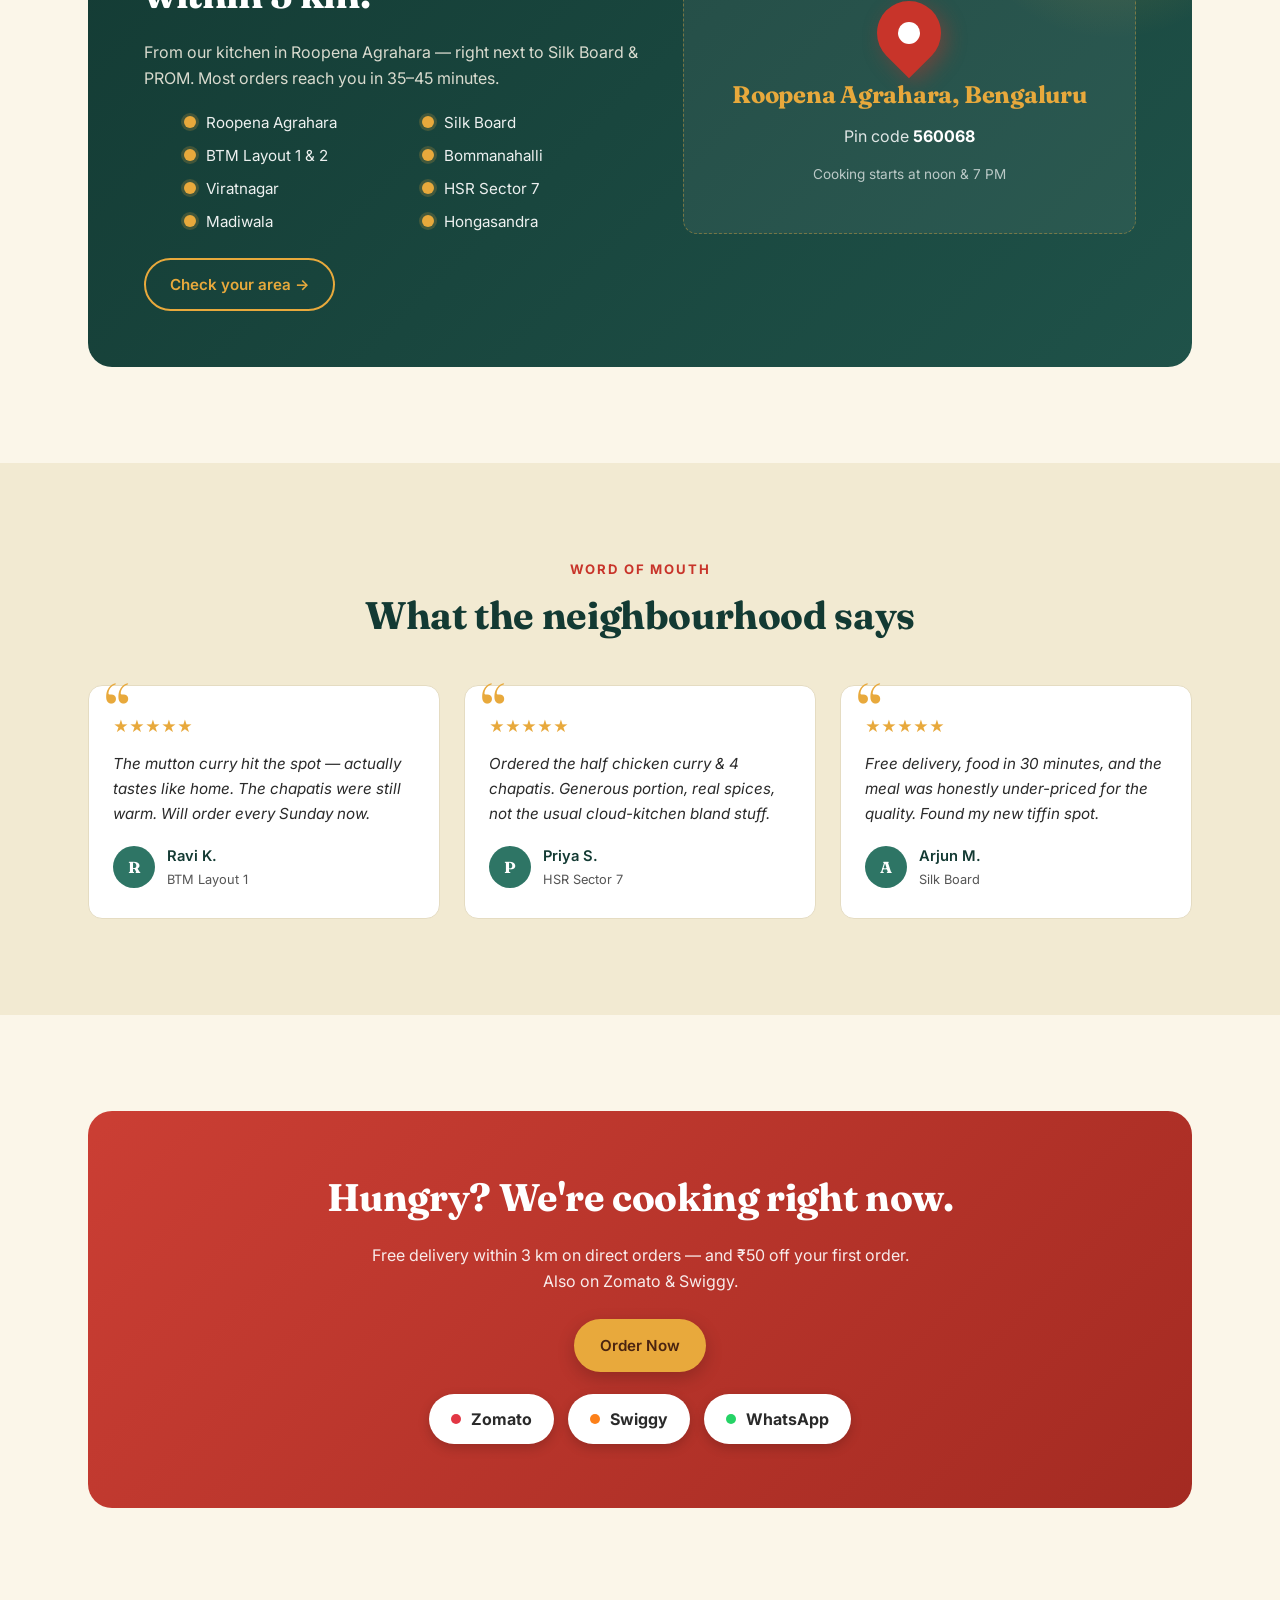
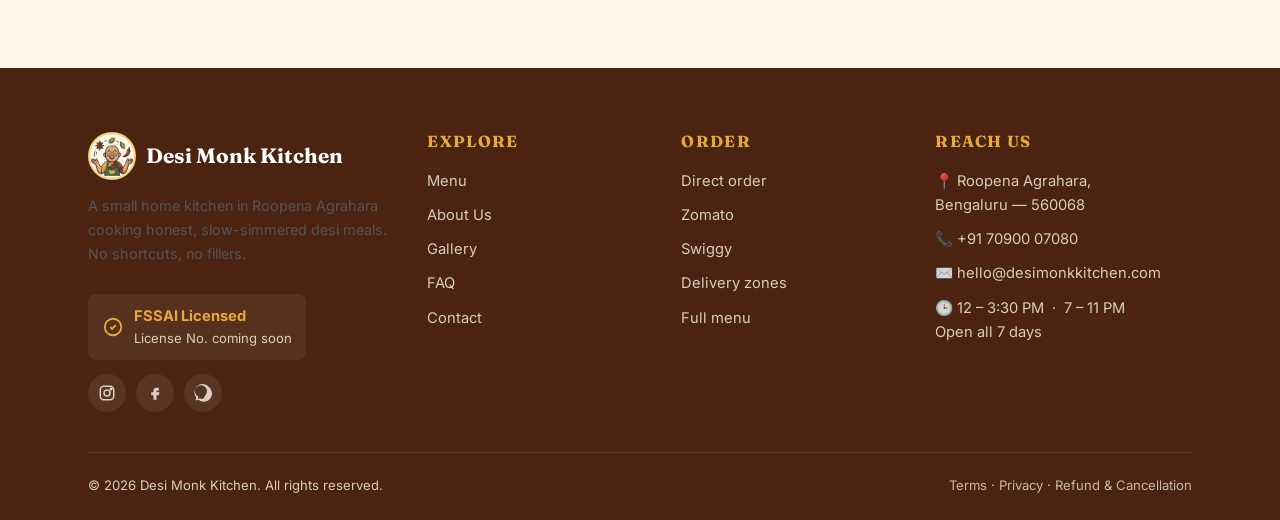
==== commit 089932a9: "Update public website to new 5-item menu and pricing (2pc/4pc, direct prices, drop combos and old it" ====
--- a/index.html
+++ b/index.html
@@ -4,7 +4,7 @@
 <meta charset="utf-8">
 <meta name="viewport" content="width=device-width, initial-scale=1">
 <title>Desi Monk Kitchen — Home-Style Chicken & Mutton Curry, Free Delivery in Roopena Agrahara, BTM, Silk Board</title>
-<meta name="description" content="Authentic home-style Indian curries cooked fresh in Roopena Agrahara. Chicken curry, mutton curry, soft chapati & meal combos at 50% off. FREE delivery within 3 km — Silk Board, BTM, Bommanahalli, HSR & Viratnagar.">
+<meta name="description" content="Authentic home-style Indian curries cooked fresh in Roopena Agrahara. Chicken curry, mutton curry, plain rice, soft chapati & fresh salad. FREE delivery within 3 km — Silk Board, BTM, Bommanahalli, HSR & Viratnagar.">
 <meta name="keywords" content="cloud kitchen Bangalore, home food Roopena Agrahara, chicken curry delivery BTM, mutton curry Silk Board, tiffin service Bommanahalli, Desi Monk Kitchen">
 <meta name="author" content="Desi Monk Kitchen">
 <meta name="robots" content="index, follow">
@@ -14,7 +14,7 @@
 <!-- Open Graph -->
 <meta property="og:type" content="restaurant.restaurant">
 <meta property="og:title" content="Desi Monk Kitchen — Home-Style Curries, Free Delivery Within 3 km">
-<meta property="og:description" content="Cooked fresh, served warm. Chicken & mutton curries with soft chapati from a small kitchen in Roopena Agrahara, Bangalore. 50% off launch offer.">
+<meta property="og:description" content="Cooked fresh, served warm. Chicken & mutton curries with soft chapati from a small kitchen in Roopena Agrahara, Bangalore. Free delivery within 3 km.">
 <meta property="og:image" content="https://desimonkkitchen.com/assets/images/brand/primary-logo-full.png">
 <meta property="og:url" content="https://desimonkkitchen.com/">
 <meta name="twitter:card" content="summary_large_image">
@@ -93,7 +93,7 @@
         Home-cooked <span class="accent">desi</span> meals,<br>
         <span class="underline-art">delivered warm</span> to your door.
       </h1>
-      <p class="lead">From a tiny kitchen in Roopena Agrahara — slow-simmered chicken &amp; mutton curries, hand-rolled chapatis, and meal combos that taste like Sunday lunch at home. <strong>50% off launch offer</strong>, free delivery within 3 km.</p>
+      <p class="lead">From a tiny kitchen in Roopena Agrahara — slow-simmered chicken &amp; mutton curries, hand-rolled chapatis, plain rice and fresh salad that taste like Sunday lunch at home. <strong>Free delivery within 3 km</strong>, ₹50 off your first direct order.</p>
 
       <div class="hero-cta">
         <a href="menu.html" class="btn btn-primary">View Today's Menu</a>
@@ -141,8 +141,9 @@
       <span class="video-corner bl"></span>
       <span class="video-corner br"></span>
       <div class="video-player" aria-label="Looping clips of our kitchen at work">
-        <video class="vp-clip vp-active" src="assets/video/kitchen-loop.mp4"   muted playsinline preload="auto" poster="assets/images/food/kitchen-interior.jpg"></video>
-        <video class="vp-clip"           src="assets/video/kitchen-loop-2.mp4" muted playsinline preload="auto"></video>
+        <video class="vp-clip vp-active" src="assets/video/kitchen-loop.mp4"   muted playsinline preload="auto"     poster="assets/images/food/kitchen-interior.jpg"></video>
+        <video class="vp-clip"           src="assets/video/kitchen-loop-2.mp4" muted playsinline preload="metadata"></video>
+        <video class="vp-clip"           src="assets/video/kitchen-loop-3.mp4" muted playsinline preload="metadata"></video>
       </div>
       <span class="video-stamp">Desi Monk · Roopena Agrahara</span>
     </div>
@@ -162,7 +163,7 @@
 
       <span class="wc l brown r3" data-rotate="माँ के हाथ का,घर का खाना,असली स्वाद">घर का स्वाद</span>
       <span class="wc xxl red r1">देसी <span class="accent">MEALS</span></span>
-      <span class="wc m red r2" data-rotate="Bone-In Mutton,Chicken Curry,Family Pack">All-in-1-Meal</span>
+      <span class="wc m red r2" data-rotate="Bone-In Mutton,Chicken Curry,Plain Rice">All-in-1-Meal</span>
 
       <span class="wc s red r3">चटपटा</span>
       <span class="wc s grey r4">Paneer</span>
@@ -171,15 +172,15 @@
       <span class="wc l grey r3">स्वादिष्ट</span>
 
       <span class="wc l grey r4">ರುಚಿಕರಮೈನ</span>
-      <span class="wc m red r1" data-rotate="Mutton Curry,Kadai Chicken,Butter Chicken,Rogan Josh">Chicken Curry</span>
-      <span class="wc l grey r2" data-rotate="Ghee Chapati,Jeera Rice,Boondi Raita">Dal Tadka</span>
+      <span class="wc m red r1" data-rotate="Mutton Curry,Plain Rice,Soft Chapati,Fresh Salad">Chicken Curry</span>
+      <span class="wc l grey r2" data-rotate="Soft Chapati,Fresh Salad,Plain Rice">Plain Rice</span>
       <span class="wc m red r3">Delicious</span>
 
       <span class="wc s teal r4">3 km Free Delivery</span>
       <span class="wc s saffron r1">गरमा गरम</span>
       <span class="wc s grey r2">ತಾಜಾ</span>
       <span class="wc s brown r3">Roopena Agrahara</span>
-      <span class="wc s red r4">50% Off</span>
+      <span class="wc s red r4">Free Delivery</span>
     </div>
   </div>
 </section>
@@ -198,7 +199,7 @@
       </div>
       <div class="item">
         <svg width="34" height="34" viewBox="0 0 24 24" fill="none" stroke="currentColor" stroke-width="2"><path d="M12 2v20M2 12h20"/></svg>
-        <div><strong>50% Off Launch</strong><span>On every dish, every order</span></div>
+        <div><strong>Free Delivery</strong><span>Within 3 km · min order ₹150</span></div>
       </div>
       <div class="item">
         <svg width="34" height="34" viewBox="0 0 24 24" fill="none" stroke="currentColor" stroke-width="2"><rect x="3" y="3" width="18" height="18" rx="3"/><path d="M9 11l2 2 4-4"/></svg>
@@ -229,9 +230,8 @@
           <h3>Desi Chicken Curry</h3>
           <p class="desc">Slow-cooked country chicken in onion-tomato masala, garam-spice oil floating on top. Comes with onion &amp; lemon.</p>
           <div class="sizes">
-            <div class="size"><div class="label">Quarter</div><div class="strike">₹240</div><div class="price">₹120</div></div>
-            <div class="size"><div class="label">Half</div><div class="strike">₹440</div><div class="price">₹220</div></div>
-            <div class="size"><div class="label">Full</div><div class="strike">₹800</div><div class="price">₹400</div></div>
+            <div class="size"><div class="label">2 pcs · serves 1</div><div class="price">₹150</div></div>
+            <div class="size"><div class="label">4 pcs · serves 2</div><div class="price">₹270</div></div>
           </div>
           <div class="order-row">
             <a class="btn btn-primary" href="order.html">Order</a>
@@ -251,9 +251,8 @@
           <h3>Mutton Curry (Bone-in)</h3>
           <p class="desc">Tender goat-mutton in a fiery, fragrant gravy with whole spices. Cooked low &amp; slow for 90 minutes.</p>
           <div class="sizes">
-            <div class="size"><div class="label">Quarter</div><div class="strike">₹360</div><div class="price">₹180</div></div>
-            <div class="size"><div class="label">Half</div><div class="strike">₹680</div><div class="price">₹340</div></div>
-            <div class="size"><div class="label">Full</div><div class="strike">₹1280</div><div class="price">₹640</div></div>
+            <div class="size"><div class="label">2 pcs · serves 1</div><div class="price">₹280</div></div>
+            <div class="size"><div class="label">4 pcs · serves 2</div><div class="price">₹520</div></div>
           </div>
           <div class="order-row">
             <a class="btn btn-primary" href="order.html">Order</a>
@@ -273,9 +272,8 @@
           <h3>Soft Ghee Chapati</h3>
           <p class="desc">Hand-rolled, tawa-cooked, brushed with desi ghee. Soft enough to fold around any curry.</p>
           <div class="sizes">
-            <div class="size"><div class="label">1 pc</div><div class="strike">₹30</div><div class="price">₹15</div></div>
-            <div class="size"><div class="label">4 pc</div><div class="strike">₹110</div><div class="price">₹55</div></div>
-            <div class="size"><div class="label">8 pc</div><div class="strike">₹200</div><div class="price">₹100</div></div>
+            <div class="size"><div class="label">1 pc</div><div class="price">₹9</div></div>
+            <div class="size"><div class="label">4 pc</div><div class="price">₹35</div></div>
           </div>
           <div class="order-row">
             <a class="btn btn-primary" href="order.html">Order</a>
@@ -285,7 +283,7 @@
       </article>
     </div>
 
-    <p style="text-align:center; margin-top: 36px;"><a href="menu.html" class="btn btn-secondary">See full menu &amp; meal combos →</a></p>
+    <p style="text-align:center; margin-top: 36px;"><a href="menu.html" class="btn btn-secondary">See full menu →</a></p>
   </div>
 </section>
 
@@ -299,7 +297,7 @@
       <div class="fb-text">
         <span class="eyebrow">A meal, not a delivery</span>
         <h2>Slow-simmered, served warm.</h2>
-        <p>Country-chicken in a clay handi, soft chapatis off the tawa, jeera rice with curry leaves, and chilled lassi to cool the spice. It's not a "menu item" — it's the same meal we make for our own family, just packed in a tamper-evident box for you.</p>
+        <p>Country-chicken in a clay handi, soft chapatis off the tawa, steamed rice, and chilled lassi to cool the spice. It's not a "menu item" — it's the same meal we make for our own family, just packed in a tamper-evident box for you.</p>
         <div style="margin-top: 18px;"><a href="menu.html" class="btn btn-primary">See the full menu →</a></div>
       </div>
     </div>
@@ -334,7 +332,7 @@
       <div class="why-card reveal">
         <div class="icon">🪔</div>
         <h3>Home-style portions</h3>
-        <p>Quarter, half &amp; full sizes — order what you'll actually eat. No food waste.</p>
+        <p>2-piece &amp; 4-piece sizes — order what you'll actually eat. No food waste.</p>
       </div>
     </div>
   </div>
@@ -398,7 +396,7 @@
       </div>
       <div class="testi reveal">
         <div class="stars">★★★★★</div>
-        <p>Free delivery, food in 30 minutes, and the meal combo was honestly under-priced for the quality. Found my new tiffin spot.</p>
+        <p>Free delivery, food in 30 minutes, and the meal was honestly under-priced for the quality. Found my new tiffin spot.</p>
         <div class="author">
           <div class="avatar">A</div>
           <div><div class="name">Arjun M.</div><div class="loc">Silk Board</div></div>
@@ -413,7 +411,7 @@
   <div class="container">
     <div class="cta-banner reveal">
       <h2>Hungry? We're cooking right now.</h2>
-      <p>50% off everything during launch. Order direct for free delivery, or grab us on Zomato &amp; Swiggy.</p>
+      <p>Free delivery within 3 km on direct orders — and ₹50 off your first order. Also on Zomato &amp; Swiggy.</p>
       <a href="order.html" class="btn btn-primary">Order Now</a>
       <div class="order-partners">
         <a class="partner-btn zomato" href="#"><span class="dot"></span> Zomato</a>
@@ -463,7 +461,7 @@
           <li><a href="#">Zomato</a></li>
           <li><a href="#">Swiggy</a></li>
           <li><a href="delivery.html">Delivery zones</a></li>
-          <li><a href="menu.html#combos">Meal combos</a></li>
+          <li><a href="menu.html">Full menu</a></li>
         </ul>
       </div>
 
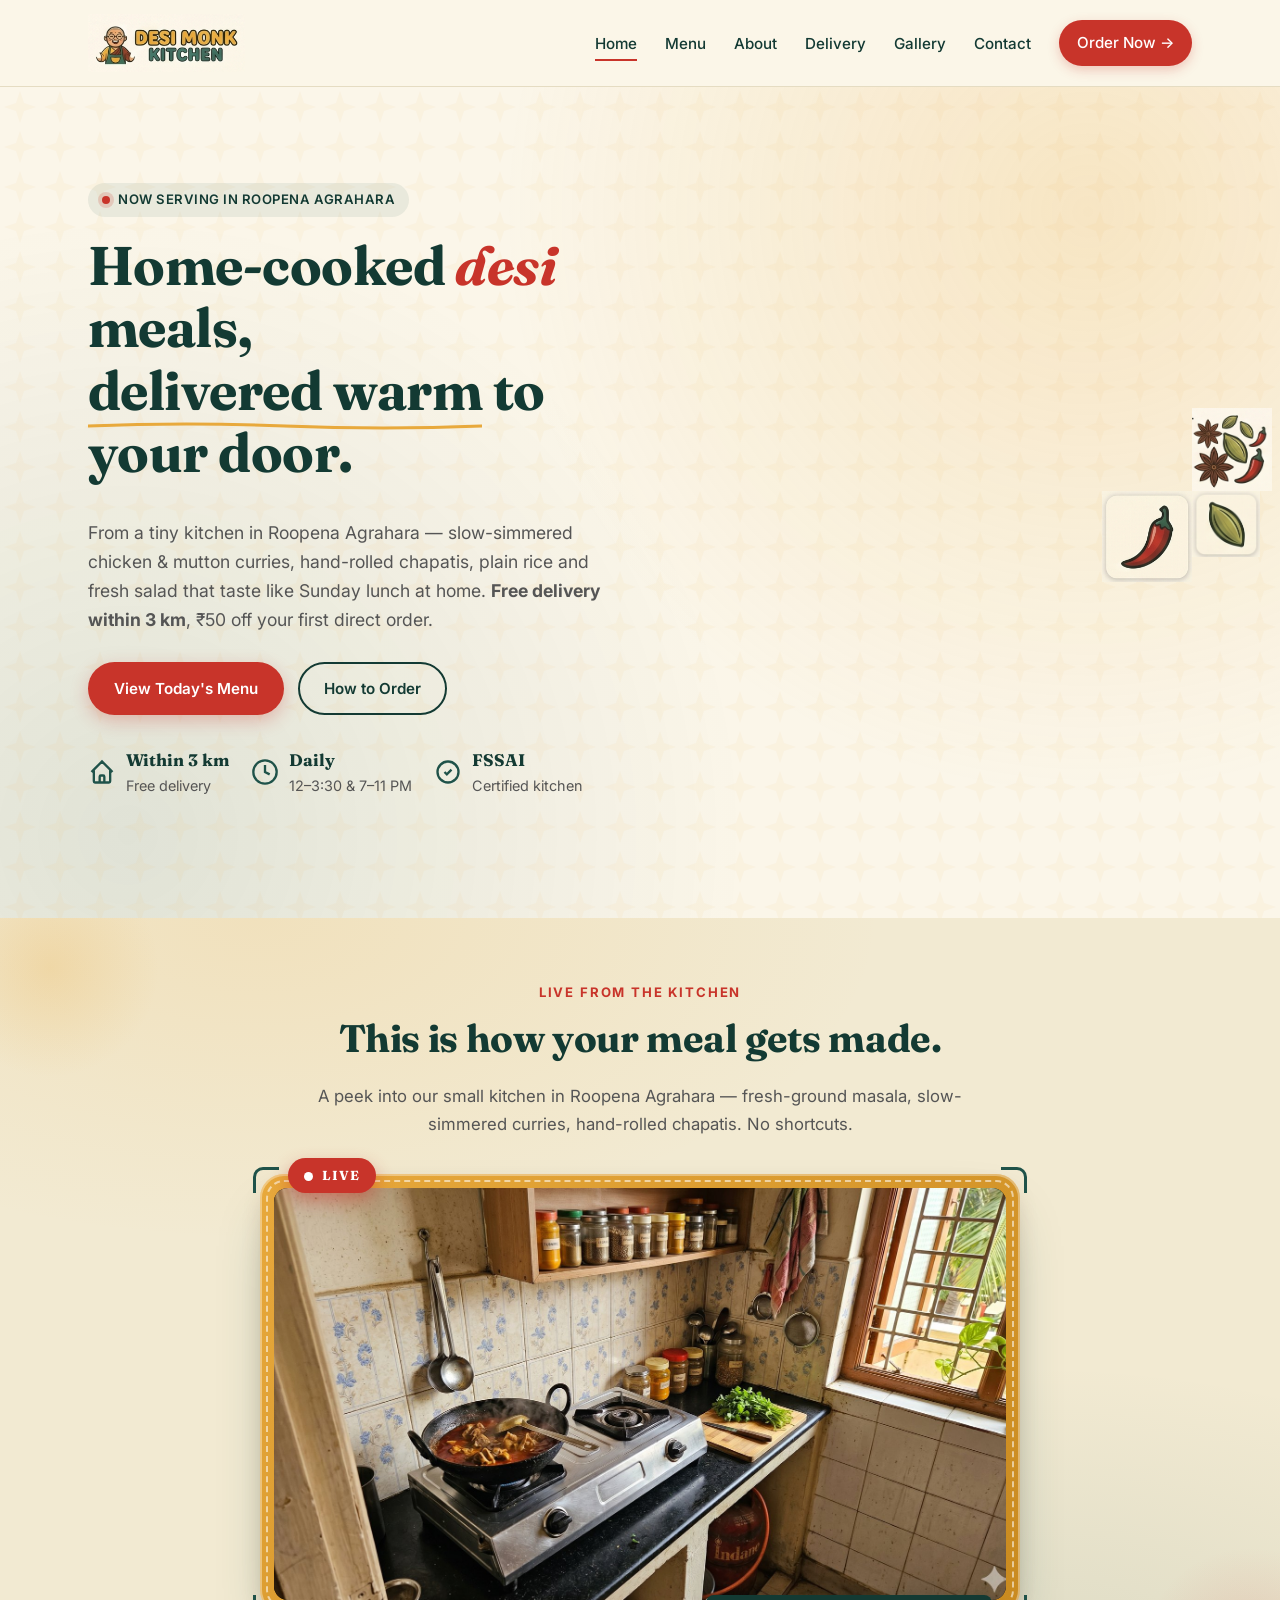
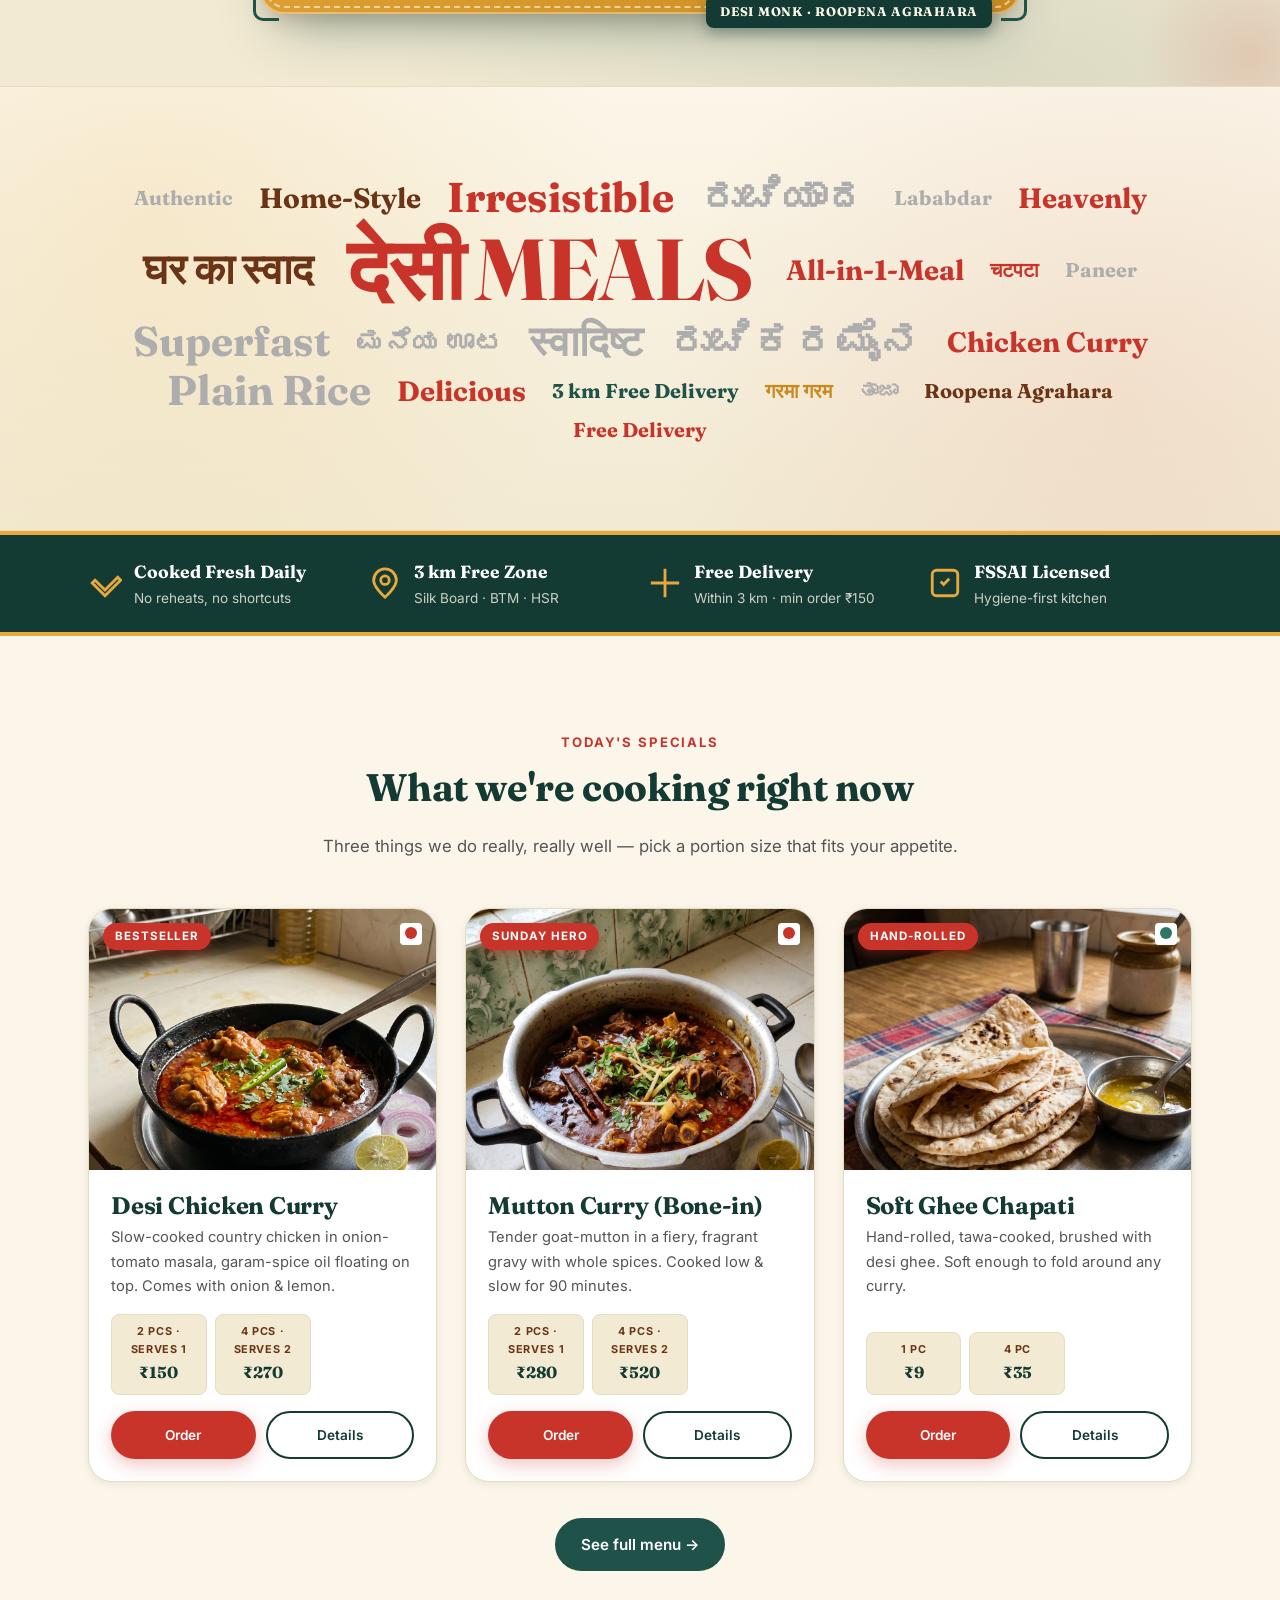
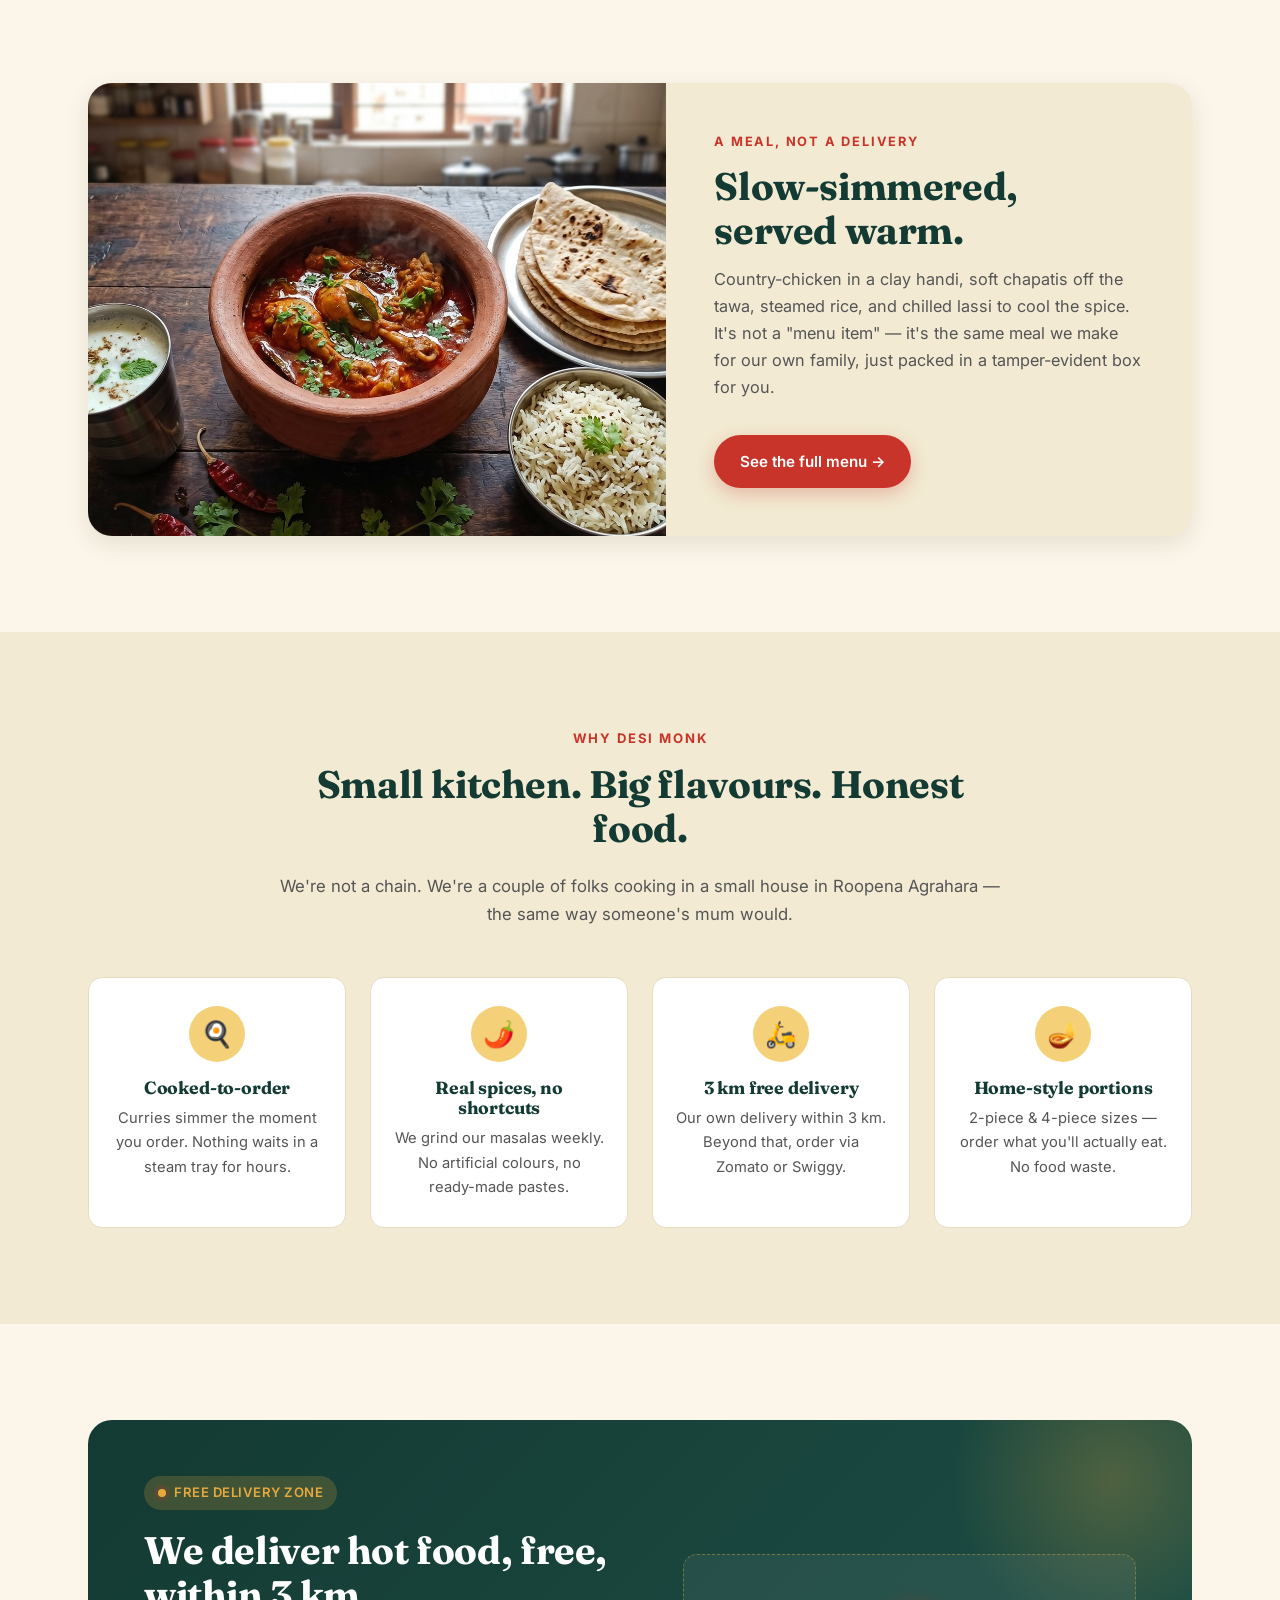
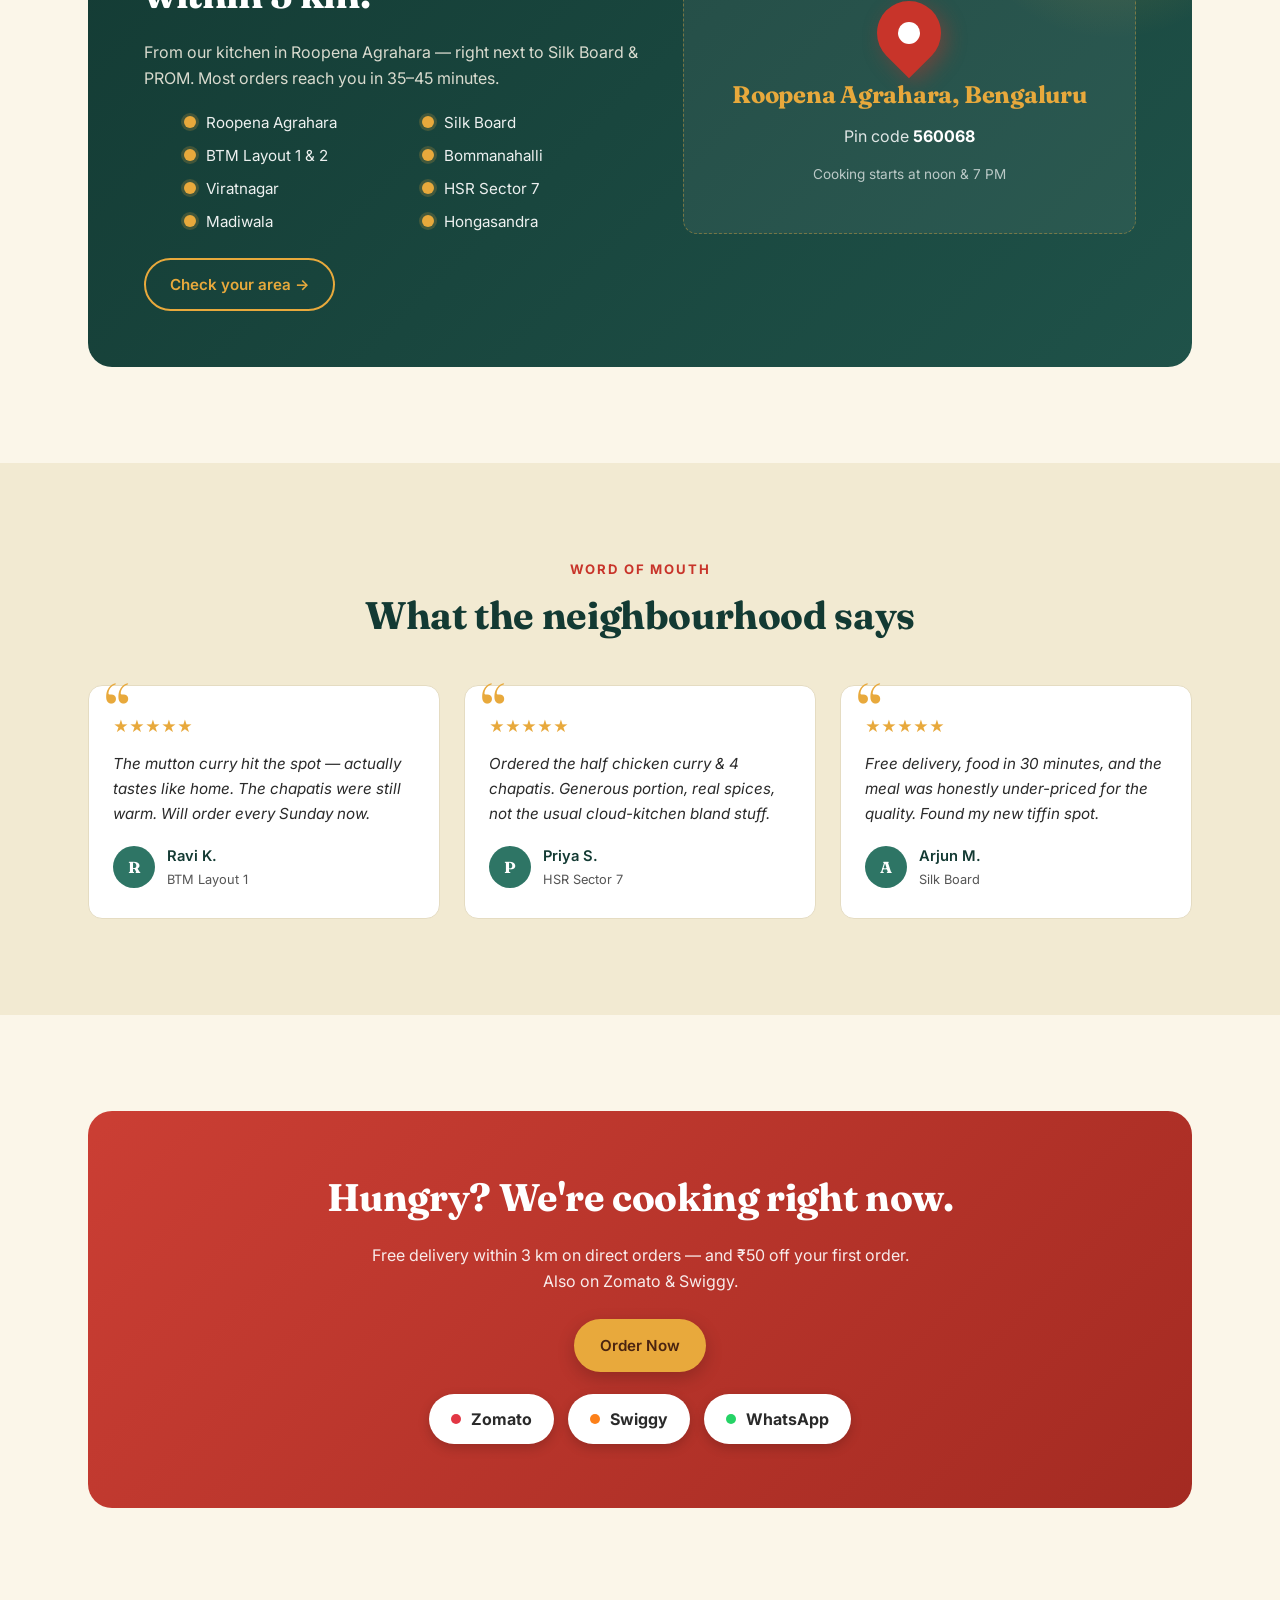
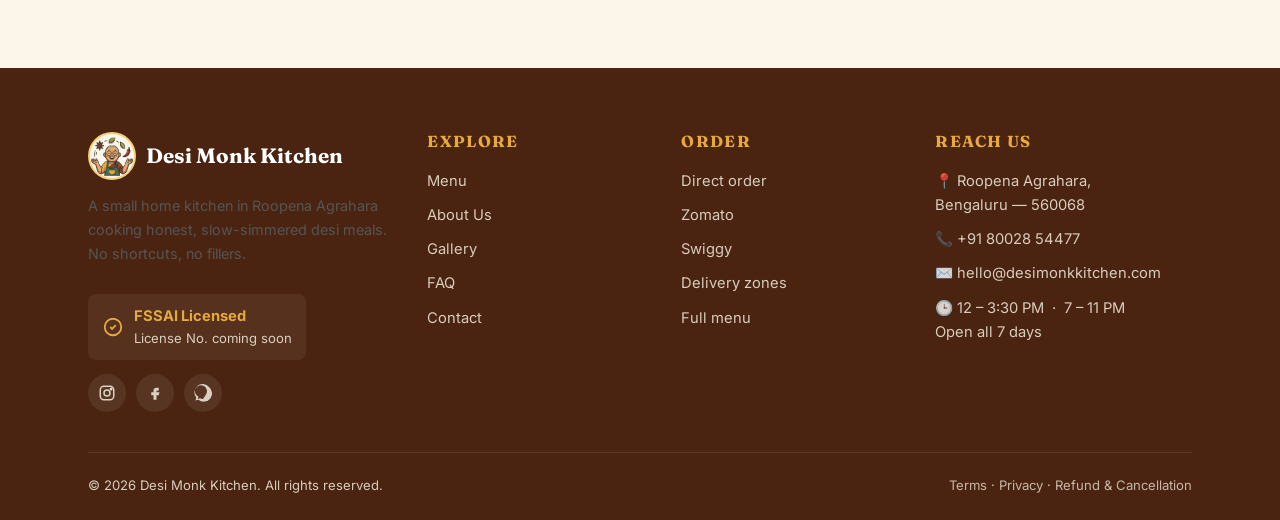
==== commit db469e96: "Update contact number to 8002854477 (phone + WhatsApp) across all pages" ====
--- a/index.html
+++ b/index.html
@@ -39,7 +39,7 @@
   "name": "Desi Monk Kitchen",
   "image": "https://desimonkkitchen.com/assets/images/brand/primary-logo-full.png",
   "url": "https://desimonkkitchen.com/",
-  "telephone": "+91 70900 07080",
+  "telephone": "+91 80028 54477",
   "priceRange": "₹₹",
   "servesCuisine": ["Indian", "Home-style", "North Indian", "South Indian"],
   "address": {
@@ -469,7 +469,7 @@
         <h4>Reach Us</h4>
         <ul>
           <li>📍 Roopena Agrahara,<br>Bengaluru — 560068</li>
-          <li>📞 <a href="tel:+917090007080">+91 70900 07080</a></li>
+          <li>📞 <a href="tel:+918002854477">+91 80028 54477</a></li>
           <li>✉️ <a href="mailto:hello@desimonkkitchen.com">hello@desimonkkitchen.com</a></li>
           <li>🕒 12 – 3:30 PM &nbsp;·&nbsp; 7 – 11 PM<br>Open all 7 days</li>
         </ul>
@@ -489,7 +489,7 @@
 
 <!-- Mobile sticky order bar -->
 <div class="sticky-order" role="region" aria-label="Quick order">
-  <a href="tel:+917090007080" class="btn btn-outline">📞 Call</a>
+  <a href="tel:+918002854477" class="btn btn-outline">📞 Call</a>
   <a href="order.html" class="btn btn-primary">Order Now →</a>
 </div>
 
